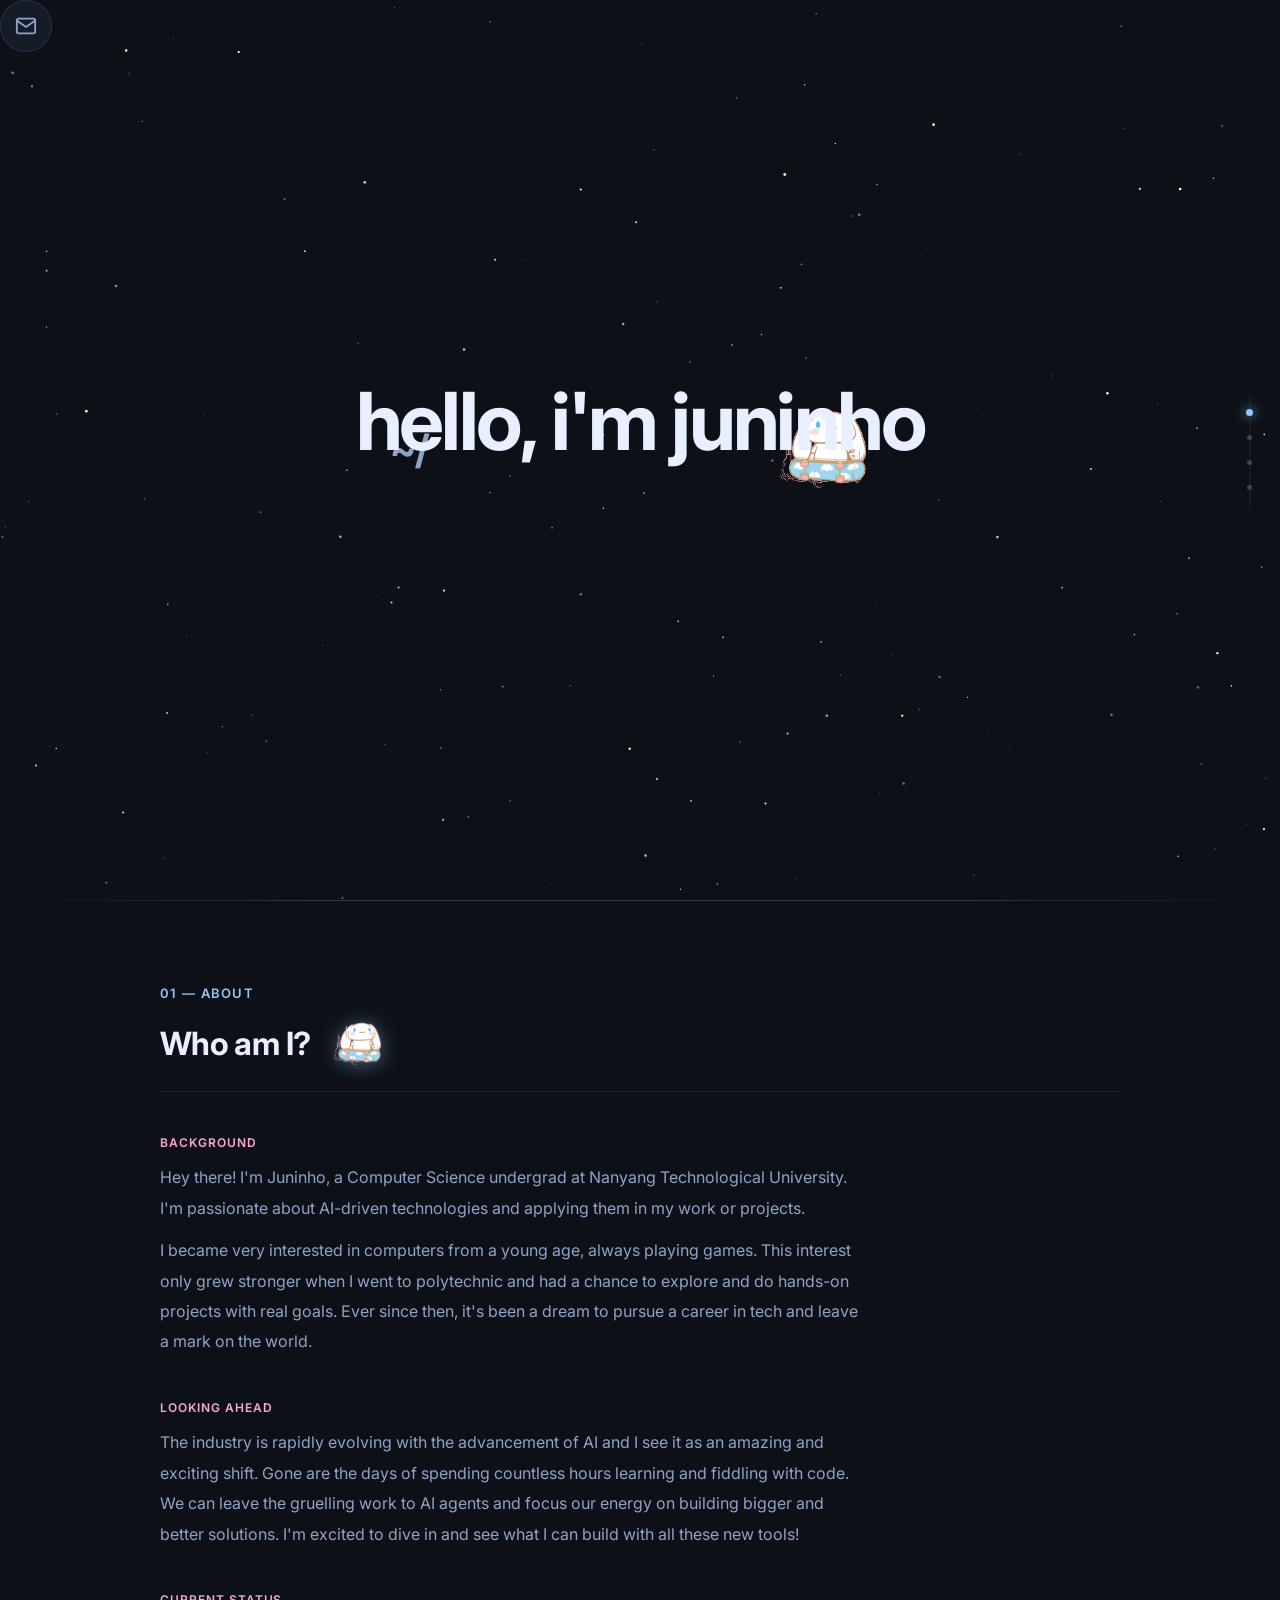
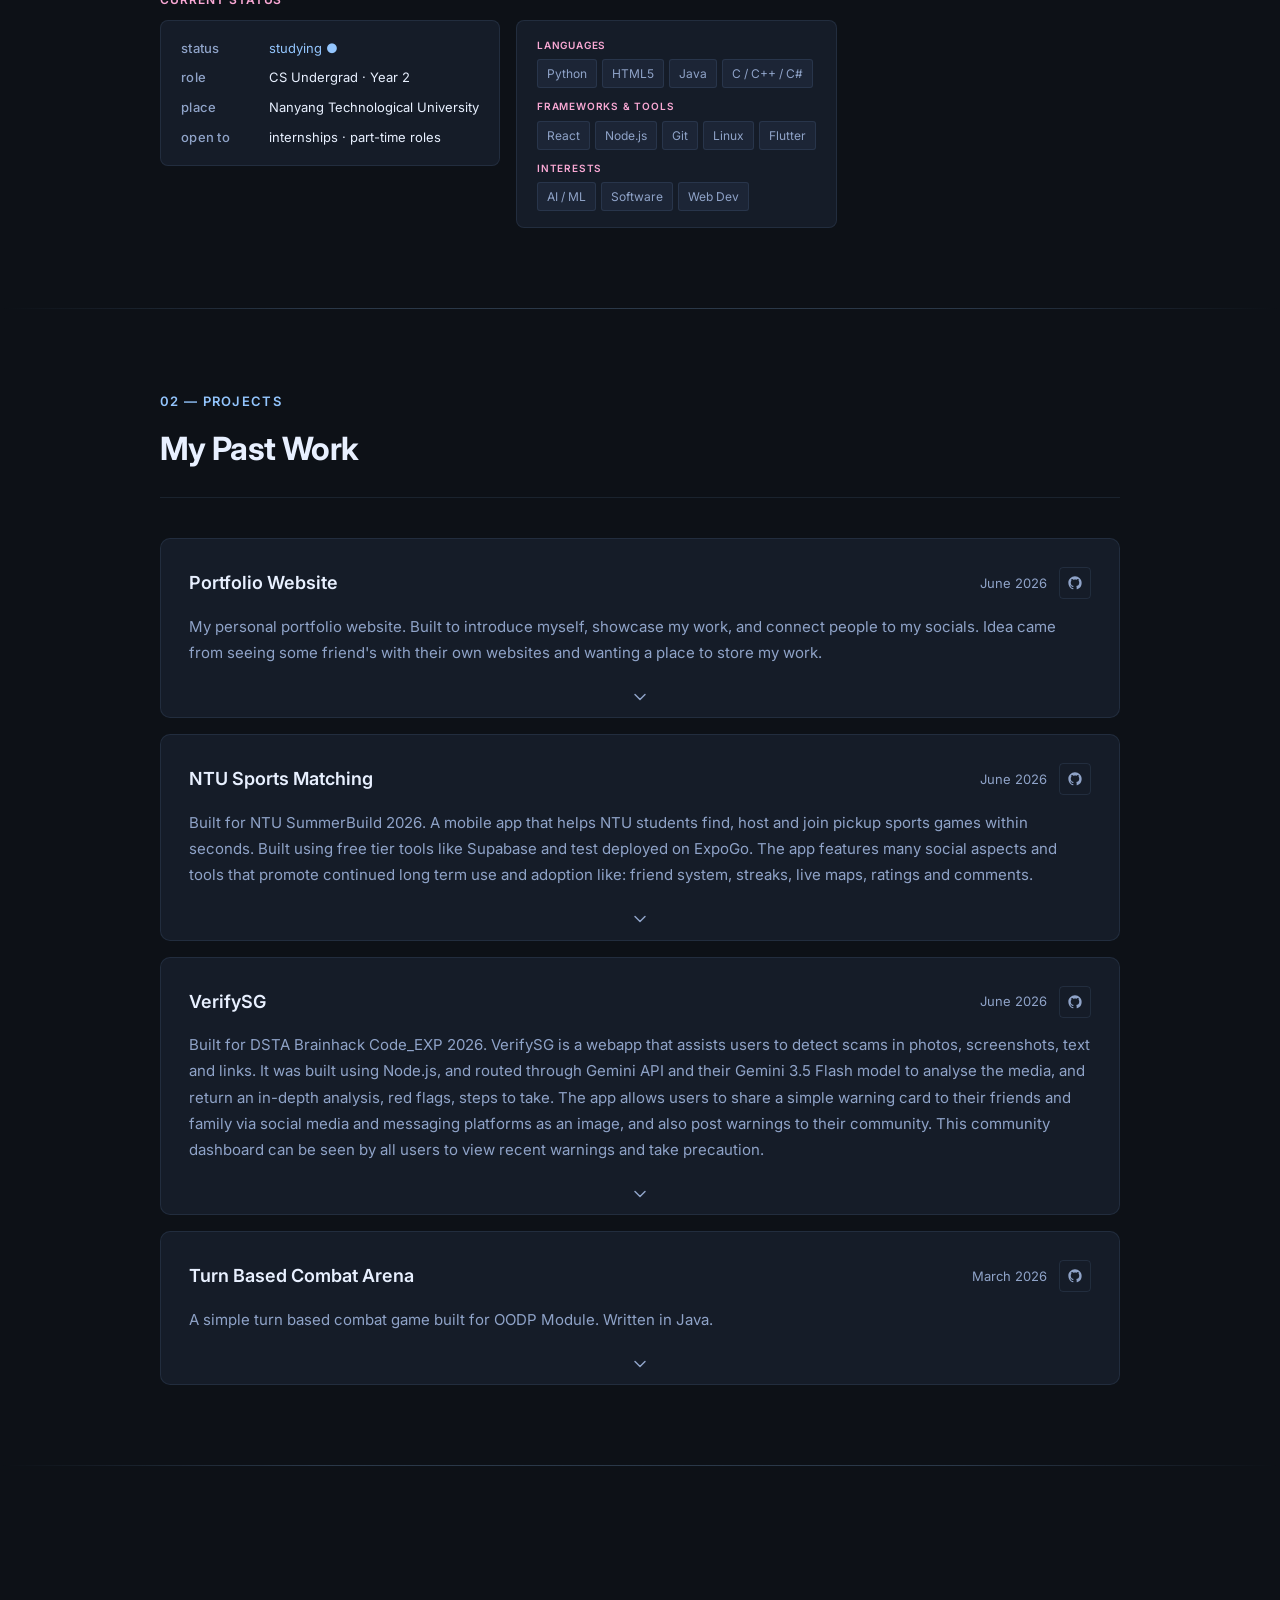
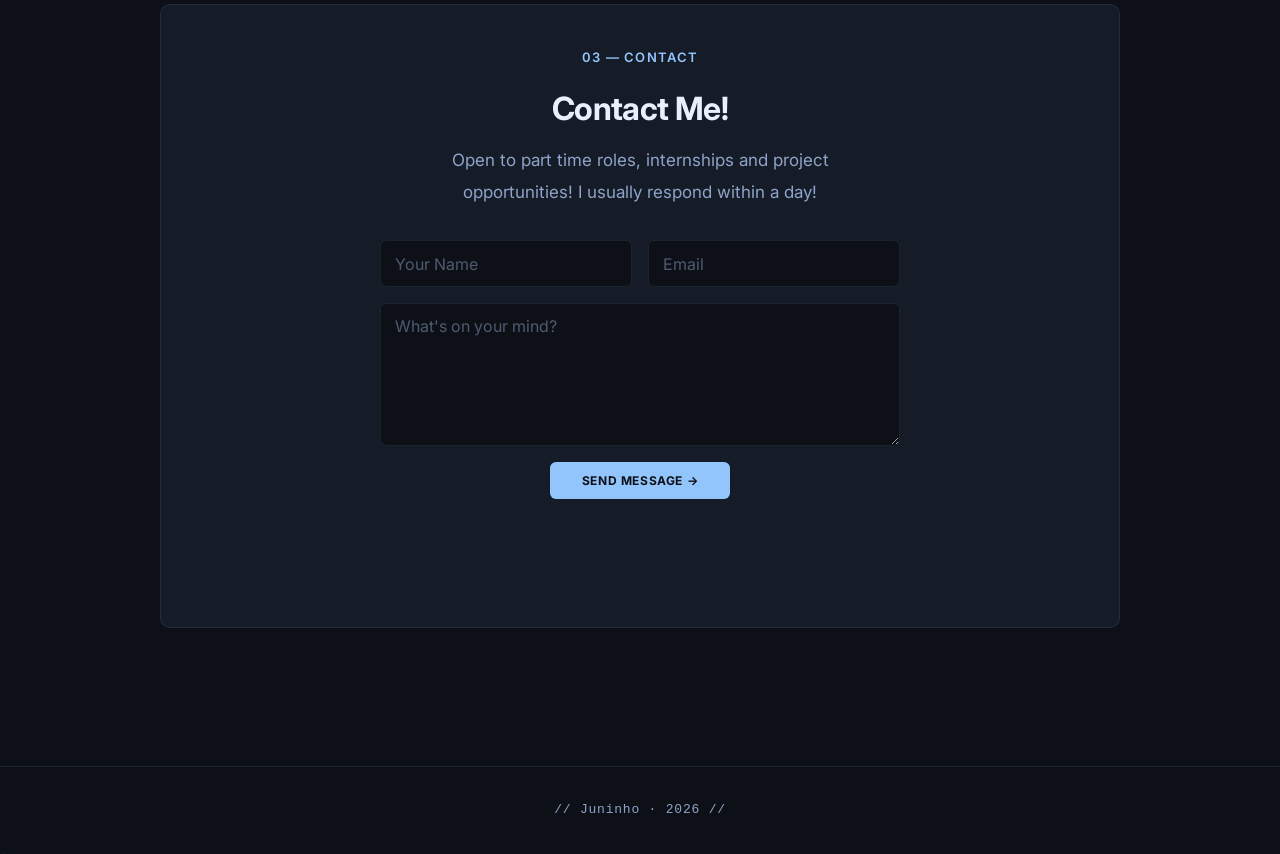
==== index.html @ 4f1ddd54 "Major theme change" ====
﻿<!DOCTYPE html>
<html lang="en">
<head>
<meta charset="UTF-8" />
<meta name="viewport" content="width=device-width, initial-scale=1.0"/>
<title>Joon's World</title>
<meta name="description" content="Hi, I'm Juninho — CS undergrad at NTU, passionate about AI and building things.">
<meta property="og:title" content="Joon's World">
<meta property="og:description" content="Hi, I'm Juninho — CS undergrad at NTU, passionate about AI and building things.">
<meta property="og:type" content="website">
<meta property="og:url" content="https://jooniee.dev">
<meta property="og:image" content="https://jooniee.dev/previewcard.png">
<meta name="twitter:card" content="summary">
<meta name="twitter:title" content="Joon's World">
<meta name="twitter:description" content="Hi, I'm Juninho — CS undergrad at NTU, passionate about AI and building things.">
<link rel="icon" type="image/png" href="cinnalogo.png">
<link rel="stylesheet" href="styles.css"/>
<style>
  html { scroll-behavior: smooth; }
  section[id] { scroll-margin-top: 80px; }

  /* ── INTRO ── */
  #intro-bg {
    position: fixed; inset: 0;
    background: var(--bg);
    z-index: 999;
    transition: opacity 0.4s ease;
    pointer-events: none;
  }

  #intro {
    position: fixed; inset: 0;
    z-index: 1000;
    display: flex; align-items: center; justify-content: center;
    pointer-events: none;
  }

  .intro-line {
    font-family: var(--sans);
    font-weight: 700;
    letter-spacing: -0.03em;
    line-height: 1.05;
    font-size: clamp(1.4rem, 4vw, 2.5rem);
    color: var(--text);
    display: flex; align-items: center; gap: 0.5em;
  }

  .intro-prompt { color: var(--muted); user-select: none; transition: opacity 0.18s ease; }
  #typed { display: inline-block; }

  .intro-cursor {
    display: inline-block;
    height: 2.8em;
    width: auto;
    vertical-align: middle;
    margin-left: 6px;
    transition: opacity 0.18s ease;
  }

  @keyframes blink { 50% { opacity: 0; } }

  .intro-skip {
    position: fixed; bottom: 2rem; right: 2rem;
    font-family: var(--mono); font-size: 13px;
    color: var(--muted); letter-spacing: 0.08em;
    cursor: pointer;
    border: 1px solid var(--border2);
    background: rgba(255,255,255,0.04);
    padding: 10px 20px;
    border-radius: 4px;
    transition: color 0.2s, border-color 0.2s, background 0.2s;
    z-index: 1001;
  }
  .intro-skip:hover {
    color: var(--text);
    border-color: var(--muted);
    background: rgba(255,255,255,0.08);
  }

  /* ── HOME HERO ── */
  .home-hero {
    height: 100vh;
    display: flex; flex-direction: column;
    align-items: center; justify-content: center;
    gap: 1.1rem; text-align: center; padding: 0 2rem;
    position: relative;
    overflow: hidden;
    isolation: isolate;
  }

  .home-hero h1 {
    font-size: clamp(2.5rem, 7vw, 5rem);
    font-weight: 700; letter-spacing: -0.03em;
    line-height: 1.05; color: var(--text); opacity: 0;
  }

  .hero-role {
    font-family: var(--mono);
    font-size: clamp(0.95rem, 2.5vw, 1.4rem);
    color: var(--muted); opacity: 0;
    transform: translateY(10px);
    display: flex; align-items: center;
  }

  .role-text { color: var(--accent2); }

  .role-cursor {
    display: inline-block;
    width: 2px; height: 1em;
    background: var(--accent2);
    vertical-align: middle; margin-left: 3px;
    animation: blink 0.75s step-end infinite;
  }

  .scroll-hint {
    position: absolute; bottom: 2.5rem; left: 50%;
    transform: translateX(-50%);
    display: flex; flex-direction: column; align-items: center; gap: 0.5rem;
    font-family: var(--mono); font-size: 12px;
    color: var(--text); letter-spacing: 0.12em; text-transform: uppercase;
    text-decoration: none; opacity: 0; transition: opacity 0.6s ease;
  }
  .scroll-hint.visible { opacity: 0.65; animation: hint-bob 2.4s ease-in-out infinite; }
  .scroll-hint svg { width: 22px; height: 22px; stroke: var(--accent); fill: none; stroke-width: 2; stroke-linecap: round; stroke-linejoin: round; }

  @keyframes hint-bob {
    0%, 100% { transform: translateX(-50%) translateY(0); }
    50%       { transform: translateX(-50%) translateY(6px); }
  }

  /* ── SHARED SECTION LAYOUT ── */
  .full-screen {
    min-height: 100vh;
    display: flex;
    align-items: center;
    justify-content: center;
  }

  /* nav: hidden until intro completes */
  nav { opacity: 0; transition: opacity 0.5s ease; }

  /* ── SECTION SEPARATOR ── */
  .section-sep {
    height: 1px;
    background: linear-gradient(90deg, transparent 0%, var(--border2) 25%, var(--border2) 75%, transparent 100%);
  }

  /* ── HERO BACKGROUND ── */
  #star-canvas {
    position: absolute;
    inset: 0;
    width: 100%;
    height: 100%;
    pointer-events: none;
    z-index: -1;
  }
  [data-theme="light"] #star-canvas { opacity: 0; }

  [data-theme="light"] .home-hero {
    background: linear-gradient(180deg, #9ec4ef 0%, #bedaf6 35%, #d6e8fb 65%, var(--bg) 100%);
  }

  .hero-clouds {
    position: absolute;
    inset: 0;
    overflow: hidden;
    pointer-events: none;
    z-index: -1;
    opacity: 0;
    transition: opacity 0.6s;
  }
  [data-theme="light"] .hero-clouds { opacity: 1; }

  .hero-cloud {
    position: absolute;
    height: auto;
    pointer-events: none;
    animation: cloud-drift linear infinite;
    filter: drop-shadow(0 4px 10px rgba(100,160,220,0.25));
  }

  .hero-cloud:nth-child(1) { width:230px; top:15%; left:-250px; animation-duration:34s; animation-delay:-12s; }
  .hero-cloud:nth-child(2) { width:340px; top:38%; left:-360px; animation-duration:28s; animation-delay:-8s; }
  .hero-cloud:nth-child(3) { width:200px; top:8%;  left:-220px; animation-duration:20s; animation-delay:-18s; }
  .hero-cloud:nth-child(4) { width:270px; top:55%; left:-290px; animation-duration:38s; animation-delay:-4s; }
  .hero-cloud:nth-child(5) { width:380px; top:70%; left:-400px; animation-duration:44s; animation-delay:-28s; }

  @keyframes cloud-drift {
    from { transform: translateX(0); }
    to   { transform: translateX(calc(100vw + 400px)); }
  }

  /* ── CINNAMOROLL STICKER ── */
  .cinna-sticker {
    width: 72px;
    height: auto;
    flex-shrink: 0;
    filter: drop-shadow(0 2px 10px rgba(147,197,253,0.45));
  }

  .main-section {
    width: 100%;
    max-width: 1040px;
    padding: 5rem 2.5rem;
  }

  .section-header {
    margin-bottom: 2.5rem;
    padding-bottom: 1rem;
    border-bottom: 1px solid var(--border);
  }
  .section-header h2 { font-size: 2rem; margin-bottom: 0.25rem; }

  /* ── SCROLL INDICATOR ── */
  .scroll-indicator {
    position: fixed;
    right: 1.75rem;
    top: 50%;
    transform: translateY(-50%);
    z-index: 50;
    display: flex;
    flex-direction: column;
    align-items: center;
    gap: 0;
  }

  .scroll-indicator-track {
    position: relative;
    display: flex;
    flex-direction: column;
    align-items: center;
    padding: 6px 0;
  }

  .scroll-indicator-track::before {
    content: '';
    position: absolute;
    left: 50%; top: 0; bottom: 0;
    width: 1px;
    background: rgba(255,255,255,0.08);
    transform: translateX(-50%);
  }

  .scroll-dot {
    width: 5px; height: 5px;
    border-radius: 50%;
    background: rgba(255,255,255,0.2);
    margin: 10px 0;
    position: relative; z-index: 1;
    transition: all 0.3s ease;
    text-decoration: none;
    display: block;
  }

  .scroll-dot.active {
    background: var(--accent);
    box-shadow: 0 0 8px var(--accent);
    transform: scale(1.4);
  }

  /* ── ABOUT ── */
  .about-rows { display: flex; flex-direction: column; gap: 2.5rem; }

  .col-label {
    font-family: var(--sans); font-size: 12px; font-weight: 600;
    color: var(--accent2); letter-spacing: 0.08em;
    text-transform: uppercase; margin-bottom: 0.6rem;
  }

  .about-row p {
    margin: 0 0 0.75rem;
    font-size: 16px; line-height: 1.9;
    color: var(--muted); max-width: 700px;
  }
  .about-row p:last-of-type { margin-bottom: 0; }

  .status-row-wrap {
    display: flex; flex-wrap: wrap; gap: 1rem;
    align-items: flex-start; margin-top: 0.25rem;
  }
  .status-box {
    display: inline-flex; flex-direction: column; gap: 0.45rem;
    background: var(--bg2); border: 1px solid var(--border);
    border-radius: 8px; padding: 1rem 1.25rem;
  }
  .status-item { display: flex; align-items: baseline; gap: 1rem; font-family: var(--sans); font-size: 13px; }
  .status-key  { color: var(--muted); letter-spacing: 0.02em; min-width: 72px; font-weight: 500; }
  .status-val  { color: var(--text); }
  .status-active { color: var(--accent); }
  .skills-box {
    display: flex; flex-direction: column; gap: 0.65rem;
    background: var(--bg2); border: 1px solid var(--border);
    border-radius: 8px; padding: 1rem 1.25rem;
  }
  .skills-box-title {
    font-family: var(--sans); font-size: 10px; font-weight: 600; color: var(--accent2);
    letter-spacing: 0.08em; text-transform: uppercase; margin-bottom: 0.3rem;
  }
  .skills-tags { display: flex; flex-wrap: wrap; gap: 5px; }
  .skill-tag {
    font-family: var(--sans); font-size: 12px; color: var(--muted);
    background: var(--bg3); border: 1px solid var(--border);
    border-radius: 3px; padding: 3px 9px;
  }

  /* ── PROJECTS ── */
  .proj-grid {
    display: flex;
    flex-direction: column;
    gap: 1rem;
  }

  .proj-card {
    background: var(--bg2);
    border: 1px solid var(--border);
    border-radius: 10px;
    padding: 1.75rem 1.75rem 0.25rem;
    display: flex;
    flex-direction: column;
    gap: 0.9rem;
    transition: border-color 0.2s;
    cursor: pointer;
  }
  .proj-card:hover { border-color: var(--border2); }

  .proj-header {
    display: flex;
    align-items: flex-start;
    justify-content: space-between;
    gap: 1rem;
  }

  .proj-name {
    font-size: 18px;
    font-weight: 600;
    color: var(--text);
    margin: 0;
  }

  .proj-meta-right {
    display: flex;
    flex-direction: row;
    align-items: center;
    gap: 12px;
    flex-shrink: 0;
  }

  .proj-date {
    font-family: var(--sans);
    font-size: 13px;
    color: var(--muted);
  }

  .proj-github {
    display: inline-flex;
    align-items: center;
    justify-content: center;
    color: var(--muted);
    text-decoration: none;
    border: 1px solid var(--border);
    padding: 7px;
    border-radius: 4px;
    transition: color 0.2s, border-color 0.2s;
  }
  .proj-github:hover { color: var(--text); border-color: var(--border2); }
  .proj-github svg { width: 16px; height: 16px; flex-shrink: 0; }

  .proj-desc {
    font-size: 15px;
    line-height: 1.75;
    color: var(--muted);
    margin: 0;
  }

  .proj-reflect-toggle {
    display: flex;
    align-items: center;
    justify-content: center;
    background: none;
    border: none;
    color: var(--muted);
    cursor: pointer;
    padding: 0.4rem 0;
    width: 100%;
    transition: color 0.2s;
  }
  .proj-reflect-toggle:hover { color: var(--text); }

  .proj-chevron {
    width: 20px; height: 20px;
    stroke: currentColor; fill: none;
    stroke-width: 1.75; stroke-linecap: round; stroke-linejoin: round;
    transition: transform 0.25s ease;
    flex-shrink: 0;
  }
  .proj-reflect-toggle[aria-expanded="true"] .proj-chevron { transform: rotate(180deg); }

  /* toggle + reflect live in one wrapper so no flex gap leaks below the button */
  .proj-more { display: flex; flex-direction: column; }

  .proj-reflect {
    max-height: 0;
    overflow: hidden;
    transition: max-height 0.4s ease, padding-top 0.4s ease;
    padding-top: 0;
    font-size: 14px;
    line-height: 1.8;
    color: var(--muted);
  }
  .proj-reflect.open {
    max-height: 600px;
    padding-top: 0.9rem;
    border-top: 1px solid var(--border);
  }
  .proj-reflect p { margin: 0 0 0.65rem; }
  .proj-reflect p:last-child { margin-bottom: 0; }

  /* ── REVEAL ── */
  .reveal { opacity: 0; transform: translateY(20px); transition: opacity 0.55s ease, transform 0.55s ease; }
  .reveal.in-view { opacity: 1; transform: translateY(0); }

  @media (max-width: 740px) {
    .about-columns { grid-template-columns: 1fr; }
    .main-section { padding: 2rem 1.25rem; }
    .scroll-indicator { display: none; }
  }

  /* ── SOCIAL BUBBLES ── */
  .social-bubble {
    position: fixed;
    left: 0; top: 0;
    width: 52px; height: 52px;
    border-radius: 50%;
    background: var(--bg2);
    border: 1px solid var(--border);
    display: flex;
    align-items: center;
    justify-content: center;
    color: var(--muted);
    text-decoration: none;
    z-index: 20;
    backdrop-filter: blur(6px);
    -webkit-backdrop-filter: blur(6px);
    transition: background 0.25s, border-color 0.25s, color 0.25s, box-shadow 0.25s;
    will-change: transform;
  }

  .social-bubble svg {
    width: 22px; height: 22px;
    pointer-events: none;
    flex-shrink: 0;
  }

  .social-bubble:hover {
    background: color-mix(in srgb, var(--accent) 12%, transparent);
    border-color: var(--accent);
    color: var(--accent);
    box-shadow: 0 0 20px color-mix(in srgb, var(--accent) 22%, transparent);
  }


  @media (max-width: 740px) { .social-bubble { width: 44px; height: 44px; } }

  /* ── CONTACT FORM ── */
  .contact-form {
    margin-top: 1.75rem;
    display: flex;
    flex-direction: column;
    gap: 1rem;
    text-align: left;
    width: 100%;
    max-width: 520px;
    margin-left: auto;
    margin-right: auto;
  }

  .form-row {
    display: grid;
    grid-template-columns: 1fr 1fr;
    gap: 1rem;
  }

  .form-group {
    display: flex;
    flex-direction: column;
    gap: 0.4rem;
  }

  .form-group label {
    font-family: var(--mono);
    font-size: 11px;
    color: var(--muted);
    letter-spacing: 0.1em;
    text-transform: uppercase;
  }

  .form-group input,
  .form-group textarea {
    background: var(--bg);
    border: 1px solid var(--border);
    border-radius: 6px;
    padding: 0.65rem 0.85rem;
    color: var(--text);
    font-family: var(--sans);
    font-size: 16px;
    line-height: 1.5;
    resize: vertical;
    transition: border-color 0.2s;
    outline: none;
    width: 100%;
  }

  .form-group input:focus,
  .form-group textarea:focus { border-color: var(--accent); }

  .form-group input.input-error,
  .form-group textarea.input-error { border-color: #f87171; }

  .form-error {
    display: none;
    color: #f87171;
    font-family: var(--mono);
    font-size: 11px;
    letter-spacing: 0.04em;
    margin-top: 0.3rem;
  }
  .form-error.visible { display: block; }

  .form-group input::placeholder,
  .form-group textarea::placeholder { color: var(--muted); opacity: 0.5; }

  .form-submit {
    align-self: center;
    font-family: var(--sans);
    font-size: 12px;
    font-weight: 600;
    letter-spacing: 0.05em;
    text-transform: uppercase;
    color: var(--bg);
    background: var(--accent);
    border: none;
    border-radius: 6px;
    padding: 0.7rem 2rem;
    cursor: pointer;
    font-weight: 700;
    transition: opacity 0.2s, box-shadow 0.2s;
  }
  .form-submit:hover {
    opacity: 0.88;
    box-shadow: 0 0 18px color-mix(in srgb, var(--accent) 30%, transparent);
  }

  @media (max-width: 640px) { .form-row { grid-template-columns: 1fr; } }

  /* extra bottom space for the snapped bubbles */
  #contact .contact-inner { padding-bottom: calc(2.5rem + 88px); }

  [data-theme="light"] #bg-canvas { opacity: 0.35; }
</style>
</head>
<body>

<canvas id="bg-canvas" style="position:fixed;inset:0;z-index:-1;pointer-events:none;"></canvas>

<!-- Floating social bubbles -->
<a class="social-bubble" href="https://github.com/juninhoycj-sudo" target="_blank" aria-label="GitHub">
  <svg viewBox="0 0 24 24" fill="currentColor">
    <path d="M12 2C6.477 2 2 6.484 2 12.017c0 4.425 2.865 8.18 6.839 9.504.5.092.682-.217.682-.483 0-.237-.008-.868-.013-1.703-2.782.605-3.369-1.343-3.369-1.343-.454-1.158-1.11-1.466-1.11-1.466-.908-.62.069-.608.069-.608 1.003.07 1.531 1.032 1.531 1.032.892 1.53 2.341 1.088 2.91.832.092-.647.35-1.088.636-1.338-2.22-.253-4.555-1.113-4.555-4.951 0-1.093.39-1.988 1.029-2.688-.103-.253-.446-1.272.098-2.65 0 0 .84-.27 2.75 1.026A9.564 9.564 0 0112 6.844c.85.004 1.705.115 2.504.337 1.909-1.296 2.747-1.027 2.747-1.027.546 1.379.202 2.398.1 2.651.64.7 1.028 1.595 1.028 2.688 0 3.848-2.339 4.695-4.566 4.943.359.309.678.92.678 1.855 0 1.338-.012 2.419-.012 2.747 0 .268.18.58.688.482A10.019 10.019 0 0022 12.017C22 6.484 17.522 2 12 2z"/>
  </svg>
</a>
<a class="social-bubble" href="https://linkedin.com/in/juninho-yeu" target="_blank" aria-label="LinkedIn">
  <svg viewBox="0 0 24 24" fill="currentColor">
    <path d="M20.447 20.452h-3.554v-5.569c0-1.328-.027-3.037-1.852-3.037-1.853 0-2.136 1.445-2.136 2.939v5.667H9.351V9h3.414v1.561h.046c.477-.9 1.637-1.85 3.37-1.85 3.601 0 4.267 2.37 4.267 5.455v6.286zM5.337 7.433c-1.144 0-2.063-.926-2.063-2.065 0-1.138.92-2.063 2.063-2.063 1.14 0 2.064.925 2.064 2.063 0 1.139-.925 2.065-2.064 2.065zm1.782 13.019H3.555V9h3.564v11.452zM22.225 0H1.771C.792 0 0 .774 0 1.729v20.542C0 23.227.792 24 1.771 24h20.451C23.2 24 24 23.227 24 22.271V1.729C24 .774 23.2 0 22.222 0h.003z"/>
  </svg>
</a>
<a class="social-bubble" href="mailto:juninhoycj@gmail.com" aria-label="Email">
  <svg viewBox="0 0 24 24" fill="none" stroke="currentColor" stroke-width="2" stroke-linecap="round" stroke-linejoin="round">
    <path d="M4 4h16c1.1 0 2 .9 2 2v12c0 1.1-.9 2-2 2H4c-1.1 0-2-.9-2-2V6c0-1.1.9-2 2-2z"/>
    <polyline points="22,6 12,13 2,6"/>
  </svg>
</a>

<div id="intro-bg"></div>
<div id="intro">
  <div class="intro-line">
    <span class="intro-prompt">~/</span>
    <span id="typed"></span><img class="intro-cursor" id="cursor" src="cinna1.gif" alt="">
  </div>
</div>
<button class="intro-skip" id="skip-btn">skip →</button>

<nav>
  <a class="nav-logo" href="#hero">jooniee.dev</a>
  <ul class="nav-links">
    <li><a href="#about">about</a></li>
    <li><a href="#projects">projects</a></li>
    <li><a href="#contact">contact</a></li>
    <li><a href="test.html">playground</a></li>
  </ul>
  <div class="nav-right">
    <button class="theme-toggle" id="theme-toggle" aria-label="Toggle theme">🌙</button>
    <button class="hamburger" id="hamburger" aria-label="Open menu">
      <span></span><span></span><span></span>
    </button>
  </div>
</nav>

<div class="mobile-menu" id="mobile-menu">
  <button class="mobile-close" id="mobile-close" aria-label="Close menu">✕</button>
  <nav class="mobile-nav">
    <a href="#about">about</a>
    <a href="#projects">projects</a>
    <a href="#contact">contact</a>
    <a href="test.html">playground</a>
  </nav>
</div>

<div class="scroll-indicator">
  <div class="scroll-indicator-track">
    <a href="#hero"     class="scroll-dot active" data-section="hero"></a>
    <a href="#about"    class="scroll-dot"         data-section="about"></a>
    <a href="#projects" class="scroll-dot"         data-section="projects"></a>
    <a href="#contact"  class="scroll-dot"         data-section="contact"></a>
  </div>
</div>

<!-- ── HOME HERO ── -->
<section class="home-hero" id="hero">
  <canvas id="star-canvas" aria-hidden="true"></canvas>
  <div class="hero-clouds" aria-hidden="true">
    <img class="hero-cloud" src="cloud-a.svg" alt="" draggable="false">
    <img class="hero-cloud" src="cloud-b.svg" alt="" draggable="false">
    <img class="hero-cloud" src="cloud-c.svg" alt="" draggable="false">
    <img class="hero-cloud" src="cloud-d.svg" alt="" draggable="false">
    <img class="hero-cloud" src="cloud-e.svg" alt="" draggable="false">
  </div>
  <h1 id="hero-name">hello, i'm juninho</h1>
  <div class="hero-role" id="hero-role">
    i'm a&nbsp;<span class="role-text" id="role"></span><span class="role-cursor"></span>
  </div>
  <a class="scroll-hint" id="scroll-hint" href="#about">
    <svg viewBox="0 0 24 24"><polyline points="6 9 12 15 18 9"/></svg>
    scroll
  </a>
</section>

<div class="section-sep" aria-hidden="true"></div>

<!-- ── ABOUT ── -->
<section class="full-screen" id="about">
<div class="main-section about-section">
  <div class="section-header reveal">
    <p class="section-label">01 — about</p>
    <div style="display:flex; align-items:center; gap:0.75rem;">
      <h2 style="margin-bottom:0">Who am I?</h2>
      <img class="cinna-sticker" src="cinna1.gif" alt="" aria-hidden="true">
    </div>
  </div>

  <div class="about-rows">

    <div class="about-row reveal" style="transition-delay:0.05s">
      <div class="col-label">Background</div>
      <p>
        Hey there! I'm Juninho, a Computer Science undergrad at Nanyang Technological University.
        I'm passionate about AI-driven technologies and applying them in my work or projects.
      </p>
      <p>
        I became very interested in computers from a young age, always playing games. This interest only grew stronger when I went to polytechnic
        and had a chance to explore and do hands-on projects with real goals. Ever since then, it's been a dream to pursue a career in tech and leave a mark on the world.
      </p>
    </div>

    <div class="about-row reveal" style="transition-delay:0.1s">
      <div class="col-label">Looking Ahead</div>
      <p>
        The industry is rapidly evolving with the advancement of AI and I see it as an amazing and exciting shift. Gone are the days of spending countless
        hours learning and fiddling with code. We can leave the gruelling work to AI agents and focus our energy on building bigger and better solutions.
        I'm excited to dive in and see what I can build with all these new tools!
      </p>
    </div>

    <div class="about-row reveal" style="transition-delay:0.15s">
      <div class="col-label">Current Status</div>
      <div class="status-row-wrap">
        <div class="status-box">
          <div class="status-item">
            <span class="status-key">status</span>
            <span class="status-val status-active">studying ●</span>
          </div>
          <div class="status-item">
            <span class="status-key">role</span>
            <span class="status-val">CS Undergrad · Year 2</span>
          </div>
          <div class="status-item">
            <span class="status-key">place</span>
            <span class="status-val">Nanyang Technological University</span>
          </div>
          <div class="status-item">
            <span class="status-key">open to</span>
            <span class="status-val">internships · part-time roles</span>
          </div>
        </div>
        <div class="skills-box">
          <div>
            <div class="skills-box-title">languages</div>
            <div class="skills-tags">
              <span class="skill-tag">Python</span>
              <span class="skill-tag">HTML5</span>
              <span class="skill-tag">Java</span>
              <span class="skill-tag">C / C++ / C#</span>
            </div>
          </div>
          <div>
            <div class="skills-box-title">frameworks & tools</div>
            <div class="skills-tags">
              <span class="skill-tag">React</span>
              <span class="skill-tag">Node.js</span>
              <span class="skill-tag">Git</span>
              <span class="skill-tag">Linux</span>
              <span class="skill-tag">Flutter</span>
            </div>
          </div>
          <div>
            <div class="skills-box-title">interests</div>
            <div class="skills-tags">
              <span class="skill-tag">AI / ML</span>
              <span class="skill-tag">Software</span>
              <span class="skill-tag">Web Dev</span>
            </div>
          </div>
        </div>
      </div>
    </div>

  </div>
</div>
</section>

<div class="section-sep" aria-hidden="true"></div>

<!-- ── PROJECTS ── -->
<section class="full-screen" id="projects">
<div class="main-section">
  <div class="section-header reveal">
    <p class="section-label">02 — projects</p>
    <h2>My Past Work</h2>
  </div>

  <div class="proj-grid">
    <div class="proj-card reveal" style="transition-delay:0.05s">
      <div class="proj-header">
        <h3 class="proj-name">Portfolio Website</h3>
        <div class="proj-meta-right">
          <span class="proj-date">June 2026</span>
          <a class="proj-github" href="https://github.com/juninhoycj-sudo/Portfolio-Website" target="_blank">
            <svg viewBox="0 0 24 24" fill="currentColor"><path d="M12 2C6.477 2 2 6.484 2 12.017c0 4.425 2.865 8.18 6.839 9.504.5.092.682-.217.682-.483 0-.237-.008-.868-.013-1.703-2.782.605-3.369-1.343-3.369-1.343-.454-1.158-1.11-1.466-1.11-1.466-.908-.62.069-.608.069-.608 1.003.07 1.531 1.032 1.531 1.032.892 1.53 2.341 1.088 2.91.832.092-.647.35-1.088.636-1.338-2.22-.253-4.555-1.113-4.555-4.951 0-1.093.39-1.988 1.029-2.688-.103-.253-.446-1.272.098-2.65 0 0 .84-.27 2.75 1.026A9.564 9.564 0 0112 6.844c.85.004 1.705.115 2.504.337 1.909-1.296 2.747-1.027 2.747-1.027.546 1.379.202 2.398.1 2.651.64.7 1.028 1.595 1.028 2.688 0 3.848-2.339 4.695-4.566 4.943.359.309.678.92.678 1.855 0 1.338-.012 2.419-.012 2.747 0 .268.18.58.688.482A10.019 10.019 0 0022 12.017C22 6.484 17.522 2 12 2z"/></svg>
          </a>
        </div>
      </div>
      <p class="proj-desc">
        My personal portfolio website. Built to introduce myself, showcase my work, and connect people to my socials. Idea came from seeing some friend's with their own websites and wanting a place to store my work.

      </p>
      <div class="proj-more">
        <button class="proj-reflect-toggle" aria-expanded="false">
          <svg class="proj-chevron" viewBox="0 0 24 24"><polyline points="6 9 12 15 18 9"/></svg>
        </button>
        <div class="proj-reflect">
          <p>
            After experiencing two hackathons, I really wanted a place to store my projects, showcase myself and some personality. I applied some GenAI techniques I learnt from the hackathons to slowly build this site.
            I took alot of inspiration from others though but I hope you all can feel my personal touches! It was a great learning experience and refresher as I have built websites before in Polytechnic but definitely not on this scale.
            Going through every edit, prompting the AI and learning through inspection and testing. The playground section of my code is 100% handwritten and yeah... you can see how much difference in the amount of work you can do in a day
            vs GenAI. More to come on this website so stay tuned!
          </p>
        </div>
      </div>
    </div>


    <div class="proj-card reveal" style="transition-delay:0.05s">
      <div class="proj-header">
        <h3 class="proj-name">NTU Sports Matching</h3>
        <div class="proj-meta-right">
          <span class="proj-date">June 2026</span>
          <a class="proj-github" href="https://github.com/tensixn/SummerBuild" target="_blank">
            <svg viewBox="0 0 24 24" fill="currentColor"><path d="M12 2C6.477 2 2 6.484 2 12.017c0 4.425 2.865 8.18 6.839 9.504.5.092.682-.217.682-.483 0-.237-.008-.868-.013-1.703-2.782.605-3.369-1.343-3.369-1.343-.454-1.158-1.11-1.466-1.11-1.466-.908-.62.069-.608.069-.608 1.003.07 1.531 1.032 1.531 1.032.892 1.53 2.341 1.088 2.91.832.092-.647.35-1.088.636-1.338-2.22-.253-4.555-1.113-4.555-4.951 0-1.093.39-1.988 1.029-2.688-.103-.253-.446-1.272.098-2.65 0 0 .84-.27 2.75 1.026A9.564 9.564 0 0112 6.844c.85.004 1.705.115 2.504.337 1.909-1.296 2.747-1.027 2.747-1.027.546 1.379.202 2.398.1 2.651.64.7 1.028 1.595 1.028 2.688 0 3.848-2.339 4.695-4.566 4.943.359.309.678.92.678 1.855 0 1.338-.012 2.419-.012 2.747 0 .268.18.58.688.482A10.019 10.019 0 0022 12.017C22 6.484 17.522 2 12 2z"/></svg>
          </a>
        </div>
      </div>
      <p class="proj-desc">
        Built for NTU SummerBuild 2026. A mobile app that helps NTU students find, host and join pickup sports games within seconds. Built using free tier tools like Supabase and test deployed on ExpoGo.
        The app features many social aspects and tools that promote continued long term use and adoption like: friend system, streaks, live maps, ratings and comments.
      </p>
      <div class="proj-more">
        <button class="proj-reflect-toggle" aria-expanded="false">
          <svg class="proj-chevron" viewBox="0 0 24 24"><polyline points="6 9 12 15 18 9"/></svg>
        </button>
        <div class="proj-reflect">
          <p>
            This was my second hackathon, atlhough a week apart from my first, it was a great learning experience. I reinforced my understanding that hackathons are not all about great ideas and execution
            but also about having a great presentation pitch, a compelling story and clear explanations. We built too much and tried to make it too polished and functional instead of building a more novel
            and unique solution, which in hindsight was the whole purpose of hackathons... Great ideas.
          </p>
          <p>
            In future, I should be looking into spending more time on the ideation phase and crafting up an idea that is flexible and unique before diving into the build. We should have also maybe looked into using the AI model from
            the partnering company REKA AI, or even integrating AI in our build.
          </p>
          <p>
            Although we didn't win any awards, we were proud of our project as it addressed a reccuring problem in our student lives.
          </p>
        </div>
      </div>
    </div>

    <div class="proj-card reveal" style="transition-delay:0.1s">
      <div class="proj-header">
        <h3 class="proj-name">VerifySG</h3>
        <div class="proj-meta-right">
          <span class="proj-date">June 2026</span>
          <a class="proj-github" href="https://github.com/juninhoycj-sudo/VerifySG" target="_blank">
            <svg viewBox="0 0 24 24" fill="currentColor"><path d="M12 2C6.477 2 2 6.484 2 12.017c0 4.425 2.865 8.18 6.839 9.504.5.092.682-.217.682-.483 0-.237-.008-.868-.013-1.703-2.782.605-3.369-1.343-3.369-1.343-.454-1.158-1.11-1.466-1.11-1.466-.908-.62.069-.608.069-.608 1.003.07 1.531 1.032 1.531 1.032.892 1.53 2.341 1.088 2.91.832.092-.647.35-1.088.636-1.338-2.22-.253-4.555-1.113-4.555-4.951 0-1.093.39-1.988 1.029-2.688-.103-.253-.446-1.272.098-2.65 0 0 .84-.27 2.75 1.026A9.564 9.564 0 0112 6.844c.85.004 1.705.115 2.504.337 1.909-1.296 2.747-1.027 2.747-1.027.546 1.379.202 2.398.1 2.651.64.7 1.028 1.595 1.028 2.688 0 3.848-2.339 4.695-4.566 4.943.359.309.678.92.678 1.855 0 1.338-.012 2.419-.012 2.747 0 .268.18.58.688.482A10.019 10.019 0 0022 12.017C22 6.484 17.522 2 12 2z"/></svg>
          </a>
        </div>
      </div>
      <p class="proj-desc">
        Built for DSTA Brainhack Code_EXP 2026. VerifySG is a webapp that assists users to detect scams in photos, screenshots, text and links. It was built
        using Node.js, and routed through Gemini API and their Gemini 3.5 Flash model to analyse the media, and return an in-depth analysis, red flags, steps to take.
        The app allows users to share a simple warning card to their friends and family via social media and messaging platforms as an image, and also post warnings to
        their community. This community dashboard can be seen by all users to view recent warnings and take precaution.
      </p>
      <div class="proj-more">
        <button class="proj-reflect-toggle" aria-expanded="false">
          <svg class="proj-chevron" viewBox="0 0 24 24"><polyline points="6 9 12 15 18 9"/></svg>
        </button>
        <div class="proj-reflect">
          <p>
            This was my first hackathon experience, we made it through qualifiers and placed top 25 as finalists, and although it isn't a traditional overnight hackathon, it was an extremely great experience. 
            Our team was highly inexperienced and rusty, having not done much since graduating from polytechnic and we took this as an opportunity to refresh and learn. Aaaaand we realised we were out of our depth. HAHAHAHAHA.
          </p>
          <p>
            There were a lot of learning points, first was coming up with a unique solution that addresses the topics set by the organisers. With very specific target demographics and issues, it was hard to come up
            with very novel ideas, and this led me to realise that I don't just need to have great technical ability, but also think more about problems and ideas on the daily. Having a more inquisitve outlook on my
            surroundings and jotting them down will be key to coming up with newer ideas in future.
          </p>
          <p>
            Second was the role of AI in today's field. Agentic AI has leveled the field and is revolutionary. Builds that would take weeks or months can be completed in days. Everyone can build apps and websites, but
            the key is in the human aspects of your build. The UI design, user experience, the idea and problem it solves, these are all key things that AI cannot replicate. Sure it is easy to just tell Claude to make
            me an app, but there is also skill in prompt engineering, slowly building a website from scratch with a vision in mind, sets you apart from the hundreds and thousands of generated websites popping up everyday
            by students.
          </p>
          <p>
            Lastly is the art of presentation. I can't just have a great idea, I need to sell it. Every team I saw and interacted with had a compelling story, great visuals and well rehearsed lines. It made me truly believe
            in their product and its impact. Whereas our team sort of winged the presentation, kinda just diving into the app and showing it to the judges. We didn't really see the importance of the presentation and it showed.
            The judges were disengaged and questioned the effectiveness of our solution and the target demographic it will serve. I think it will be beneficial to learn more from my peers in school about their presentation techniques
            and tools they use to draw interest.
          </p>
        </div>
      </div>
    </div>

    <div class="proj-card reveal" style="transition-delay:0.15s">
      <div class="proj-header">
        <h3 class="proj-name">Turn Based Combat Arena</h3>
        <div class="proj-meta-right">
          <span class="proj-date">March 2026</span>
          <a class="proj-github" href="https://github.com/wangsengg/SC2002_FDAE_Group6_Turn-Based-Combat-Arena" target="_blank">
            <svg viewBox="0 0 24 24" fill="currentColor"><path d="M12 2C6.477 2 2 6.484 2 12.017c0 4.425 2.865 8.18 6.839 9.504.5.092.682-.217.682-.483 0-.237-.008-.868-.013-1.703-2.782.605-3.369-1.343-3.369-1.343-.454-1.158-1.11-1.466-1.11-1.466-.908-.62.069-.608.069-.608 1.003.07 1.531 1.032 1.531 1.032.892 1.53 2.341 1.088 2.91.832.092-.647.35-1.088.636-1.338-2.22-.253-4.555-1.113-4.555-4.951 0-1.093.39-1.988 1.029-2.688-.103-.253-.446-1.272.098-2.65 0 0 .84-.27 2.75 1.026A9.564 9.564 0 0112 6.844c.85.004 1.705.115 2.504.337 1.909-1.296 2.747-1.027 2.747-1.027.546 1.379.202 2.398.1 2.651.64.7 1.028 1.595 1.028 2.688 0 3.848-2.339 4.695-4.566 4.943.359.309.678.92.678 1.855 0 1.338-.012 2.419-.012 2.747 0 .268.18.58.688.482A10.019 10.019 0 0022 12.017C22 6.484 17.522 2 12 2z"/></svg>
          </a>
        </div>
      </div>
      <p class="proj-desc">A simple turn based combat game built for OODP Module. Written in Java.</p>
      <div class="proj-more">
        <button class="proj-reflect-toggle" aria-expanded="false">
          <svg class="proj-chevron" viewBox="0 0 24 24"><polyline points="6 9 12 15 18 9"/></svg>
        </button>
        <div class="proj-reflect">
          <p>
            First Github documented project in NTU, it was definitely a learning curve, documenting, committing and logging code onto Github. It wasn't particularly difficult or challenging, large thanks to
            GenAI tools to build a great skeleton, and us filling out the code content along the way.
          </p>
        </div>
      </div>
    </div>

  </div>
</div>
</section>

<div class="section-sep" aria-hidden="true"></div>

<!-- ── CONTACT ── -->
<section class="full-screen" id="contact">
<div class="main-section">
  <div class="reveal">
    <div class="contact-inner">
      <p class="section-label" style="margin-bottom:0.75rem">03 — contact</p>
      <h2>Contact Me!</h2>
      <p>Open to part time roles, internships and project opportunities! I usually respond within a day!</p>

      <form class="contact-form" action="https://api.web3forms.com/submit" method="POST" novalidate>
        <input type="hidden" name="access_key" value="faa990af-2602-42e0-88a7-a183fe294e7b">
        <input type="hidden" name="subject" value="New message from jooniee.dev">
        <input type="checkbox" name="botcheck" style="display:none">
        <div class="form-row">
          <div class="form-group">
            <input type="text" name="name" placeholder="Your Name">
            <span class="form-error" data-field="name"></span>
          </div>
          <div class="form-group">
            <input type="email" name="email" placeholder="Email">
            <span class="form-error" data-field="email"></span>
          </div>
        </div>
        <div class="form-group">
          <textarea name="message" rows="5" placeholder="What's on your mind?"></textarea>
          <span class="form-error" data-field="message"></span>
        </div>
        <button type="submit" class="form-submit">Send Message →</button>
      </form>
    </div>
  </div>
</div>
</section>

<footer>// Juninho · 2026 //</footer>

<button class="back-top" id="back-top" aria-label="Back to top">
  <svg viewBox="0 0 24 24"><polyline points="18 15 12 9 6 15"/></svg>
</button>

<script>
/* ── Theme toggle ── */
(function () {
  const root    = document.documentElement;
  const btn     = document.getElementById('theme-toggle');
  const saved   = localStorage.getItem('theme') || 'dark';
  root.setAttribute('data-theme', saved);
  btn.textContent = saved === 'dark' ? '🌙' : '☀️';

  btn.addEventListener('click', () => {
    const next = root.getAttribute('data-theme') === 'dark' ? 'light' : 'dark';
    root.setAttribute('data-theme', next);
    localStorage.setItem('theme', next);
    btn.textContent = next === 'dark' ? '🌙' : '☀️';
  });
})();
</script>

<script>
(function () {
  history.scrollRestoration = 'manual';
  window.scrollTo(0, 0);
  document.documentElement.style.overflow = 'hidden';

  const phrase     = "hello, i'm juninho";
  const typed      = document.getElementById('typed');
  const cursor     = document.getElementById('cursor');
  const prompt     = document.querySelector('.intro-prompt');
  const introBg    = document.getElementById('intro-bg');
  const intro      = document.getElementById('intro');
  const skipBtn    = document.getElementById('skip-btn');
  const heroName   = document.getElementById('hero-name');
  const heroRole   = document.getElementById('hero-role');
  const roleEl     = document.getElementById('role');
  const roleCursor = document.querySelector('.role-cursor');
  const scrollHint = document.getElementById('scroll-hint');

  const roles = [
    "software engineer",
    "avid gamer",
    "full stack developer",
    "mahjong addict",
    "hungry boy",
    "heavy snoozer",
  ];

  const roleColors = ['#4ade80','#22d3ee','#f472b6','#fb923c','#a78bfa','#facc15'];

  let rIdx = 0, cIdx = 0, deleting = false;

  function typeRole() {
    const word = roles[rIdx];
    if (!deleting) {
      roleEl.textContent = word.slice(0, ++cIdx);
      if (cIdx === word.length) {
        deleting = true;
        setTimeout(typeRole, 2800);
        return;
      }
    } else {
      roleEl.textContent = word.slice(0, --cIdx);
      if (cIdx === 0) {
        deleting = false;
        rIdx = (rIdx + 1) % roles.length;
        const nextColor = roleColors[Math.floor(Math.random() * roleColors.length)];
        roleEl.style.color = nextColor;
        roleCursor.style.background = nextColor;
        setTimeout(typeRole, 380);
        return;
      }
    }
    setTimeout(typeRole, deleting ? 40 : 70 + Math.random() * 30);
  }

  function revealRole() {
    heroRole.style.transition = 'opacity 0.5s ease, transform 0.5s ease';
    heroRole.style.opacity    = '1';
    heroRole.style.transform  = 'translateY(0)';
    const initColor = roleColors[Math.floor(Math.random() * roleColors.length)];
    roleEl.style.color = initColor;
    roleCursor.style.background = initColor;
    setTimeout(typeRole, 200);
    setTimeout(() => scrollHint.classList.add('visible'), 1200);
  }

  function dismiss() {
    skipBtn.remove();
    cursor.style.opacity = '0';
    prompt.style.opacity = '0';

    setTimeout(() => {
      const fromRect = typed.getBoundingClientRect();
      const toRect   = heroName.getBoundingClientRect();

      const dx    = (toRect.left + toRect.width  / 2) - (fromRect.left + fromRect.width  / 2);
      const dy    = (toRect.top  + toRect.height / 2) - (fromRect.top  + fromRect.height / 2);
      const scale = toRect.height / fromRect.height;

      introBg.style.opacity       = '0';
      typed.style.transition      = 'transform 0.4s cubic-bezier(0.4, 0, 0.2, 1)';
      typed.style.transformOrigin = '50% 50%';
      typed.style.transform       = `translate(${dx}px, ${dy}px) scale(${scale})`;

      setTimeout(() => {
        heroName.style.opacity = '1';
        requestAnimationFrame(() => {
          introBg.remove();
          intro.remove();
          document.documentElement.style.overflow = '';
          document.querySelector('nav').style.opacity = '1';
          setTimeout(revealRole, 80);
        });
      }, 420);
    }, 100);
  }

  function skipAll() {
    skipBtn.remove();
    introBg.remove();
    intro.remove();
    document.documentElement.style.overflow = '';
    document.querySelector('nav').style.opacity = '1';
    heroName.style.opacity   = '1';
    heroRole.style.opacity   = '1';
    heroRole.style.transform = 'translateY(0)';
    typeRole();
    setTimeout(() => scrollHint.classList.add('visible'), 1200);
  }

  skipBtn.addEventListener('click', skipAll);

  let i = 0;
  function type() {
    if (i < phrase.length) {
      typed.textContent += phrase[i++];
      setTimeout(type, 35 + Math.random() * 30);
    } else {
      setTimeout(dismiss, 500);
    }
  }

  setTimeout(type, 200);

  /* ── Scroll reveal ── */
  const observer = new IntersectionObserver(entries => {
    entries.forEach(entry => {
      if (entry.isIntersecting) {
        entry.target.classList.add('in-view');
        observer.unobserve(entry.target);
      }
    });
  }, { threshold: 0.12 });

  document.querySelectorAll('.reveal').forEach(el => observer.observe(el));

  /* ── Scroll indicator ── */
  const dots = document.querySelectorAll('.scroll-dot');
  const sectionObserver = new IntersectionObserver(entries => {
    entries.forEach(entry => {
      if (entry.isIntersecting) {
        dots.forEach(d => d.classList.remove('active'));
        const dot = document.querySelector(`.scroll-dot[data-section="${entry.target.id}"]`);
        if (dot) dot.classList.add('active');
      }
    });
  }, { threshold: 0.5 });

  ['hero', 'about', 'projects', 'contact'].forEach(id => {
    const el = document.getElementById(id);
    if (el) sectionObserver.observe(el);
  });

  /* ── Hamburger menu ── */
  const hamburger  = document.getElementById('hamburger');
  const mobileMenu = document.getElementById('mobile-menu');
  const mobileClose = document.getElementById('mobile-close');

  function openMenu() {
    mobileMenu.classList.add('open');
    hamburger.classList.add('open');
    document.documentElement.style.overflow = 'hidden';
  }

  function closeMenu() {
    mobileMenu.classList.remove('open');
    hamburger.classList.remove('open');
    document.documentElement.style.overflow = '';
  }

  hamburger.addEventListener('click', openMenu);
  mobileClose.addEventListener('click', closeMenu);
  document.querySelectorAll('.mobile-nav a').forEach(a => a.addEventListener('click', closeMenu));
})();
</script>
<script src="transitions.js"></script>
<script>
/* ── Contact form — custom validation + async submit ── */
(function () {
  const form = document.querySelector('.contact-form');
  if (!form) return;
  const btn = form.querySelector('.form-submit');

  function showError(name, msg) {
    const input = form.querySelector(`[name="${name}"]`);
    const span  = form.querySelector(`.form-error[data-field="${name}"]`);
    if (input) input.classList.add('input-error');
    if (span)  { span.textContent = msg; span.classList.add('visible'); }
  }

  function clearError(name) {
    const input = form.querySelector(`[name="${name}"]`);
    const span  = form.querySelector(`.form-error[data-field="${name}"]`);
    if (input) input.classList.remove('input-error');
    if (span)  { span.textContent = ''; span.classList.remove('visible'); }
  }

  // Clear error as soon as the user starts typing
  form.querySelectorAll('input, textarea').forEach(el => {
    el.addEventListener('input', () => clearError(el.name));
  });

  form.addEventListener('submit', async function (e) {
    e.preventDefault();

    // Validate
    const name    = form.querySelector('[name="name"]');
    const email   = form.querySelector('[name="email"]');
    const message = form.querySelector('[name="message"]');
    let valid = true;

    clearError('name'); clearError('email'); clearError('message');

    if (!name.value.trim())    { showError('name', 'Name is required'); valid = false; }
    if (!email.value.trim())   { showError('email', 'Email is required'); valid = false; }
    else if (!/^[^\s@]+@[^\s@]+\.[^\s@]+$/.test(email.value)) {
      showError('email', 'Enter a valid email'); valid = false;
    }
    if (!message.value.trim()) { showError('message', 'Message is required'); valid = false; }

    if (!valid) return;

    const original = btn.textContent;
    btn.textContent = 'Sending…;
    btn.disabled = true;

    try {
      const res  = await fetch('https://api.web3forms.com/submit', {
        method: 'POST',
        body: new FormData(form),
      });
      const data = await res.json();

      if (data.success) {
        btn.textContent = 'yay! message sent!';
        form.reset();
        setTimeout(() => { btn.textContent = original; btn.disabled = false; }, 3500);
      } else {
        btn.textContent = 'Failed — try again';
        btn.disabled = false;
      }
    } catch {
      btn.textContent = 'Failed — try again';
      btn.disabled = false;
    }
  });
})();

/* ── Back to top ── */
(function () {
  const btn = document.getElementById('back-top');
  window.addEventListener('scroll', () => {
    btn.classList.toggle('visible', window.scrollY > window.innerHeight * 0.5);
  }, { passive: true });
  btn.addEventListener('click', () => window.scrollTo({ top: 0, behavior: 'smooth' }));
})();
</script>
<script>
document.querySelectorAll('.proj-card').forEach(card => {
  const toggle = card.querySelector('.proj-reflect-toggle');
  const panel  = card.querySelector('.proj-reflect');

  function flipCard() {
    const expanded = toggle.getAttribute('aria-expanded') === 'true';
    toggle.setAttribute('aria-expanded', String(!expanded));
    panel.classList.toggle('open', !expanded);
  }

  card.addEventListener('click', flipCard);
  card.querySelectorAll('.proj-github').forEach(link => {
    link.addEventListener('click', e => e.stopPropagation());
  });
});
</script>
<script>
(function () {
  const SIZE  = 52;
  const SPEED = 0.55;
  const bubbles = document.querySelectorAll('.social-bubble');

  const starts = [
    { x: 0.12, y: 0.25, angle: 0.8 },
    { x: 0.78, y: 0.55, angle: 2.5 },
    { x: 0.45, y: 0.75, angle: 4.2 },
  ];

  const states = Array.from(bubbles).map((bubble, i) => {
    const sp = starts[i];
    const ix = sp.x * (window.innerWidth  - SIZE);
    const iy = sp.y * (window.innerHeight - SIZE);
    const s = {
      x: ix, y: iy,
      vx: Math.cos(sp.angle) * SPEED,
      vy: Math.sin(sp.angle) * SPEED,
      phase: i * 2.1,
      paused: false,
      targetX: ix, targetY: iy,
    };
    bubble.addEventListener('mouseenter', () => s.paused = true);
    bubble.addEventListener('mouseleave', () => s.paused = false);
    bubble.style.transform = `translate(${s.x}px,${s.y}px)`;
    return s;
  });

  let mode = 'floating';

  function getDockPositions() {
    const mid    = window.innerHeight / 2;
    const mobile = window.innerWidth <= 740;
    // On mobile, tuck fully off the left edge so they don't block content
    const x = mobile ? -(SIZE + 4) : 20;
    return [
      { x, y: mid - 62 },
      { x, y: mid      },
      { x, y: mid + 62 },
    ];
  }

  // Bubble order: [0]=GitHub  [1]=LinkedIn  [2]=Email
  // Snap into the extended bottom padding zone of the contact-inner box
  function getSnapPositions() {
    const inner = document.querySelector('.contact-inner');
    if (!inner) return getDockPositions();
    const r   = inner.getBoundingClientRect();
    const cx  = r.left + r.width  / 2;
    const y   = r.bottom - SIZE - 36;
    const gap = SIZE + 16;
    return [
      { x: cx - gap - SIZE / 2, y },
      { x: cx        - SIZE / 2, y },
      { x: cx + gap  - SIZE / 2, y },
    ];
  }

  function applyTargets(positions) {
    positions.forEach((pos, i) => {
      states[i].targetX = pos.x;
      states[i].targetY = pos.y;
    });
  }

  function setMode(newMode) {
    if (newMode === mode) return;
    mode = newMode;
    if (newMode === 'docked') {
      applyTargets(getDockPositions());
    } else if (newMode === 'snapped') {
      applyTargets(getSnapPositions());
    } else {
      // Resuming float — sync targets to current position and give fresh velocities
      states.forEach(s => {
        s.targetX = s.x;
        s.targetY = s.y;
        const angle = Math.random() * Math.PI * 2;
        s.vx = Math.cos(angle) * SPEED;
        s.vy = Math.sin(angle) * SPEED;
      });
    }
  }

  function updateMode() {
    const sy         = window.scrollY;
    const H          = window.innerHeight;
    const contactEl  = document.getElementById('contact');
    const contactTop = contactEl ? contactEl.offsetTop : Infinity;

    let next;
    if (sy < H * 0.5)                    next = 'floating';
    else if (sy >= contactTop - H * 0.35) next = 'snapped';
    else                                   next = 'docked';
    setMode(next);
  }

  window.addEventListener('scroll', updateMode, { passive: true });

  (function tick() {
    const t = Date.now() * 0.001;
    const W = window.innerWidth, H = window.innerHeight;

    // Recompute snap targets every frame so bubbles track the box as it scrolls
    if (mode === 'snapped') applyTargets(getSnapPositions());

    states.forEach((s, i) => {
      if (mode === 'floating' && !s.paused) {
        const wobble = 1 + Math.sin(t * 0.4 + s.phase) * 0.18;
        s.x += s.vx * wobble;
        s.y += s.vy * wobble;

        if (s.x <= 0)        { s.x = 0;        s.vx =  Math.abs(s.vx); }
        if (s.x >= W - SIZE) { s.x = W - SIZE; s.vx = -Math.abs(s.vx); }
        if (s.y <= 0)        { s.y = 0;        s.vy =  Math.abs(s.vy); }
        if (s.y >= H - SIZE) { s.y = H - SIZE; s.vy = -Math.abs(s.vy); }

        s.targetX = s.x;
        s.targetY = s.y;
        bubbles[i].style.transform = `translate(${s.x}px,${s.y}px)`;
      } else {
        s.x += (s.targetX - s.x) * 0.065;
        s.y += (s.targetY - s.y) * 0.065;
        bubbles[i].style.transform = `translate(${s.x}px,${s.y}px)`;
      }
    });

    requestAnimationFrame(tick);
  })();
})();
</script>
<script>
(function () {
  const canvas = document.getElementById('bg-canvas');
  const ctx    = canvas.getContext('2d');

  function resize() {
    canvas.width  = window.innerWidth;
    canvas.height = window.innerHeight;
  }
  resize();
  window.addEventListener('resize', resize);

  const COLORS = ['#93c5fd','#f9a8d4','#c4b5fd','#7dd3fc','#fda4af'];
  const mouse  = { x: -9999, y: -9999 };
  window.addEventListener('mousemove', e => { mouse.x = e.clientX; mouse.y = e.clientY; });

  const orbs = Array.from({ length: 15 }, () => {
    const baseR = 35 + Math.random() * 55;
    return {
      x: Math.random() * window.innerWidth,
      y: Math.random() * window.innerHeight,
      vx: (Math.random() - 0.5) * 0.35,
      vy: (Math.random() - 0.5) * 0.35,
      baseR, r: baseR,
      color: COLORS[Math.floor(Math.random() * COLORS.length)],
      baseOpacity: 0.055 + Math.random() * 0.07,
      opacity:     0.055 + Math.random() * 0.07,
      phase: Math.random() * Math.PI * 2,
    };
  });

  window.addEventListener('scroll', () => {
    canvas.style.opacity = Math.max(0, 1 - window.scrollY / window.innerHeight);
  });

  function draw() {
    requestAnimationFrame(draw);
    ctx.clearRect(0, 0, canvas.width, canvas.height);
    if (document.documentElement.getAttribute('data-theme') !== 'light') return;
    const t = Date.now() * 0.001;

    for (const orb of orbs) {
      orb.x += orb.vx;
      orb.y += orb.vy;

      if (orb.x < -orb.baseR)                 orb.x = canvas.width  + orb.baseR;
      if (orb.x >  canvas.width  + orb.baseR) orb.x = -orb.baseR;
      if (orb.y < -orb.baseR)                 orb.y = canvas.height + orb.baseR;
      if (orb.y >  canvas.height + orb.baseR) orb.y = -orb.baseR;

      const prox = Math.max(0, 1 - Math.hypot(mouse.x - orb.x, mouse.y - orb.y) / 160);

      const targetR       = orb.baseR * (1 + prox * 1.6 + Math.sin(t + orb.phase) * 0.04);
      const targetOpacity = orb.baseOpacity * (1 + Math.sin(t * 0.7 + orb.phase) * 0.2) + prox * 0.28;

      orb.r       += (targetR       - orb.r)       * 0.06;
      orb.opacity += (targetOpacity - orb.opacity) * 0.06;

      const r = orb.r;
      ctx.save();
      ctx.globalAlpha = orb.opacity * 0.75;
      ctx.shadowBlur  = 55;
      ctx.shadowColor = orb.color;
      ctx.fillStyle   = orb.color;
      // cloud shape: 3 overlapping puffs
      [[orb.x, orb.y - r*0.18, r*0.58],
       [orb.x - r*0.38, orb.y + r*0.14, r*0.48],
       [orb.x + r*0.38, orb.y + r*0.14, r*0.46]
      ].forEach(([cx, cy, cr]) => {
        ctx.beginPath();
        ctx.arc(cx, cy, cr, 0, Math.PI * 2);
        ctx.fill();
      });
      ctx.restore();
    }
  }

  draw();
})();

/* ── STAR CANVAS ── */
(function () {
  const canvas = document.getElementById('star-canvas');
  if (!canvas) return;
  const ctx = canvas.getContext('2d');
  let stars = [];
  let shooters = [];
  let lastSpawn = Date.now();
  let nextSpawn = 3000 + Math.random() * 4000;

  function resize() {
    canvas.width  = canvas.offsetWidth;
    canvas.height = canvas.offsetHeight;
    stars = Array.from({ length: 220 }, () => ({
      x:  Math.random() * canvas.width,
      y:  Math.random() * canvas.height,
      r:  Math.random() * 1.3 + 0.15,
      a:  Math.random(),
      da: (Math.random() * 0.007 + 0.002) * (Math.random() > 0.5 ? 1 : -1),
    }));
  }

  function spawnShooter() {
    const angle = Math.PI / 4 + (Math.random() - 0.5) * 0.45;
    const speed = 10 + Math.random() * 9;
    const dx = Math.cos(angle), dy = Math.sin(angle);
    shooters.push({
      x:     Math.random() * canvas.width  * 0.7,
      y:     Math.random() * canvas.height * 0.45,
      vx:    dx * speed,
      vy:    dy * speed,
      dx, dy,
      alpha: 1.0,
      tail:  80 + Math.random() * 60,
    });
  }

  function draw() {
    requestAnimationFrame(draw);
    ctx.clearRect(0, 0, canvas.width, canvas.height);
    if (document.documentElement.getAttribute('data-theme') === 'light') return;

    stars.forEach(s => {
      s.a += s.da;
      if (s.a >= 1 || s.a <= 0.05) s.da *= -1;
      ctx.beginPath();
      ctx.arc(s.x, s.y, s.r, 0, Math.PI * 2);
      ctx.fillStyle = `rgba(255,255,255,${s.a.toFixed(3)})`;
      ctx.fill();
    });

    const now = Date.now();
    if (now - lastSpawn > nextSpawn) {
      lastSpawn = now;
      nextSpawn = 3000 + Math.random() * 5000;
      spawnShooter();
    }

    ctx.save();
    ctx.lineWidth = 1.5;
    shooters = shooters.filter(s => s.alpha > 0);
    shooters.forEach(s => {
      s.x += s.vx;
      s.y += s.vy;
      s.alpha -= 0.016;
      if (s.alpha <= 0) return;
      const tx = s.x - s.dx * s.tail;
      const ty = s.y - s.dy * s.tail;
      const grad = ctx.createLinearGradient(tx, ty, s.x, s.y);
      grad.addColorStop(0, 'rgba(255,255,255,0)');
      grad.addColorStop(1, `rgba(255,255,255,${Math.min(s.alpha, 0.9).toFixed(3)})`);
      ctx.beginPath();
      ctx.moveTo(tx, ty);
      ctx.lineTo(s.x, s.y);
      ctx.strokeStyle = grad;
      ctx.stroke();
    });
    ctx.restore();
  }

  resize();
  draw();
  window.addEventListener('resize', resize);
})();
</script>
</body>
</html>
---- styles.css ----
@import url('https://fonts.googleapis.com/css2?family=Inter:wght@400;500;600;700&display=swap');

*, *::before, *::after { box-sizing: border-box; margin: 0; padding: 0; }

/* ── DARK (default) ── */
:root {
  --bg:      #0d1117;
  --bg2:     #151c28;
  --bg3:     #1c2536;
  --border:  rgba(147,197,253,0.1);
  --border2: rgba(147,197,253,0.22);
  --text:    #e8f0ff;
  --muted:   #8fa3c8;
  --accent:  #93c5fd;
  --accent2: #f9a8d4;
  --mono: 'JetBrains Mono', 'Fira Mono', 'Courier New', monospace;
  --sans: 'Inter', -apple-system, BlinkMacSystemFont, 'Segoe UI', sans-serif;
}

/* ── LIGHT ── */
[data-theme="light"] {
  --bg:      #f0f5ff;
  --bg2:     #ddeaff;
  --bg3:     #c6d8ff;
  --border:  rgba(59,130,246,0.28);
  --border2: rgba(59,130,246,0.5);
  --text:    #0d1f38;
  --muted:   #2e4a6e;
  --accent:  #1d4ed8;
  --accent2: #be185d;
}

body {
  background: var(--bg);
  color: var(--text);
  font-family: var(--sans);
  font-size: 17px;
  line-height: 1.75;
  min-height: 100vh;
  transition: background 0.3s ease, color 0.3s ease, opacity 0.25s ease;
}

body.leaving {
  opacity: 0;
  pointer-events: none;
}

/* NAV */
nav {
  position: fixed;
  top: 0; left: 0; right: 0;
  z-index: 100;
  background: color-mix(in srgb, var(--bg) 85%, transparent);
  backdrop-filter: blur(12px);
  border-bottom: 1px solid var(--border);
  display: grid;
  grid-template-columns: 1fr auto 1fr;
  align-items: center;
  justify-content: space-between;
  padding: 0 2.5rem;
  height: 68px;
}

.nav-logo {
  font-family: var(--sans);
  font-weight: 700;
  font-size: 16px;
  color: var(--accent);
  letter-spacing: 0.04em;
  text-decoration: none;
}

.nav-links {
  display: flex;
  gap: 2rem;
  list-style: none;
}

.nav-links a {
  font-family: var(--sans);
  font-size: 14px;
  color: var(--muted);
  text-decoration: none;
  letter-spacing: 0.06em;
  text-transform: uppercase;
  transition: color 0.2s, transform 0.2s, text-shadow 0.2s;
  display: inline-block;
}

.nav-links a:hover,
.nav-links a.active { color: var(--text); }

.nav-links a:hover {
  transform: scale(1.1);
  text-shadow: 0 0 12px rgba(232, 234, 240, 0.5);
}


/* BUTTONS */
.btn {
  display: inline-flex;
  align-items: center;
  gap: 8px;
  font-family: var(--sans);
  font-size: 12px;
  font-weight: 600;
  letter-spacing: 0.05em;
  text-transform: uppercase;
  padding: 10px 22px;
  border-radius: 4px;
  text-decoration: none;
  cursor: pointer;
  transition: all 0.2s;
  border: none;
}
.btn-primary { background: var(--accent); color: var(--bg); font-weight: 700; }
.btn-primary:hover { opacity: 0.88; transform: scale(1.06); box-shadow: 0 0 22px color-mix(in srgb, var(--accent) 45%, transparent); }
.btn-secondary { background: transparent; color: var(--text); border: 1px solid var(--border2); }
.btn-secondary:hover { border-color: var(--muted); transform: scale(1.06); box-shadow: 0 0 22px rgba(255, 255, 255, 0.08); }

/* CONTENT PAGES */
.page-content {
  max-width: 860px;
  margin: 0 auto;
  padding: calc(68px + 4rem) 2rem 5rem;
  animation: page-enter 0.45s cubic-bezier(0.4, 0, 0.2, 1) both;
  animation-delay: 0.05s;
}

.section-label {
  font-family: var(--sans);
  font-size: 13px;
  font-weight: 600;
  color: var(--accent);
  letter-spacing: 0.1em;
  text-transform: uppercase;
  margin-bottom: 0.5rem;
}

h2 { font-size: 2rem; font-weight: 700; letter-spacing: -0.02em; margin-bottom: 1.2rem; color: var(--text); }
p { color: var(--muted); line-height: 1.85; margin-bottom: 1rem; }

.tags { display: flex; flex-wrap: wrap; gap: 6px; }
.tag { background: var(--bg3); border: 1px solid var(--border); color: var(--muted); font-family: var(--sans); font-size: 13px; padding: 4px 12px; border-radius: 3px; }

.divider { border: none; border-top: 1px solid var(--border); margin: 3.5rem 0; }

footer { text-align: center; padding: 2rem; font-family: var(--mono); font-size: 13px; color: var(--muted); border-top: 1px solid var(--border); letter-spacing: 0.06em; }

/* ABOUT */
.about-grid { display: grid; grid-template-columns: 1fr 1fr; gap: 3rem; align-items: start; margin-bottom: 3rem; }

.stat-grid {
  display: grid; grid-template-columns: 1fr 1fr; gap: 1px;
  background: var(--border); border: 1px solid var(--border); border-radius: 8px; overflow: hidden;
}
.stat { background: var(--bg2); padding: 1.2rem; }
.stat-num { font-size: 1.8rem; font-weight: 700; color: var(--accent); font-family: var(--mono); letter-spacing: -0.03em; line-height: 1; }
.stat-label { font-size: 12px; color: var(--muted); margin-top: 4px; }

/* SKILLS */
.skills-grid { display: grid; grid-template-columns: repeat(auto-fit, minmax(200px, 1fr)); gap: 1rem; }
.skill-group { background: var(--bg2); border: 1px solid var(--border); border-radius: 8px; padding: 1.2rem; }
.skill-group-title { font-family: var(--sans); font-size: 12px; font-weight: 600; color: var(--accent2); letter-spacing: 0.08em; text-transform: uppercase; margin-bottom: 0.75rem; }

/* TERMINAL */
.terminal {
  background: var(--bg2); border: 1px solid var(--border); border-radius: 8px;
  padding: 1.25rem 1.5rem; font-family: var(--sans); font-size: 13px; margin-top: 3rem; max-width: 520px;
}
.terminal-bar { display: flex; gap: 6px; margin-bottom: 1rem; }
.dot { width: 10px; height: 10px; border-radius: 50%; }
.dot-r { background: #ff5f57; }
.dot-y { background: #febc2e; }
.dot-g { background: #28c840; }
.terminal-line { color: var(--muted); }
.terminal-line .prompt { color: var(--accent); }
.terminal-line .cmd { color: var(--text); }
.terminal-line .out { color: var(--accent2); }
.terminal-line.gap { margin-top: 0.5rem; }

/* PROJECTS */
.project-list { display: flex; flex-direction: column; gap: 1px; background: var(--border); border: 1px solid var(--border); border-radius: 10px; overflow: hidden; }
.project-card { background: var(--bg2); padding: 1.5rem 1.75rem; display: grid; grid-template-columns: 1fr auto; gap: 1rem; align-items: start; transition: background 0.15s; text-decoration: none; }
.project-card:hover { background: var(--bg3); }
.project-name { font-size: 17px; font-weight: 600; color: var(--text); margin-bottom: 4px; }
.project-desc { font-size: 15px; color: var(--muted); margin: 0; line-height: 1.65; }
.project-meta { display: flex; flex-direction: column; align-items: flex-end; gap: 8px; }
.lang-dot { display: inline-block; width: 8px; height: 8px; border-radius: 50%; margin-right: 5px; }
.project-lang { font-family: var(--mono); font-size: 11px; color: var(--muted); white-space: nowrap; }
.project-arrow { color: var(--border2); font-size: 18px; transition: color 0.15s, transform 0.15s; }
.project-card:hover .project-arrow { color: var(--accent); transform: translateX(3px); }

/* CONTACT */
.contact-inner { background: var(--bg2); border: 1px solid var(--border); border-radius: 10px; padding: 2.5rem; text-align: center; }
.contact-inner h2 { margin-bottom: 0.5rem; }
.contact-inner p { max-width: 420px; margin: 0 auto 2rem; }
.contact-links { display: flex; justify-content: center; gap: 1rem; flex-wrap: wrap; }
.contact-link { display: inline-flex; align-items: center; gap: 8px; font-family: var(--mono); font-size: 12px; color: var(--muted); text-decoration: none; border: 1px solid var(--border); padding: 9px 18px; border-radius: 4px; letter-spacing: 0.06em; text-transform: uppercase; transition: all 0.2s; }
.contact-link:hover { color: var(--text); border-color: var(--border2); }

/* HAMBURGER */
.hamburger {
  display: none;
  flex-direction: column;
  justify-content: center;
  gap: 5px;
  background: none;
  border: none;
  cursor: pointer;
  padding: 4px;
  z-index: 101;
}

.hamburger span {
  display: block;
  width: 22px;
  height: 1.5px;
  background: var(--text);
  border-radius: 2px;
  transition: all 0.25s ease;
}

.hamburger.open span:nth-child(1) { transform: translateY(6.5px) rotate(45deg); }
.hamburger.open span:nth-child(2) { opacity: 0; }
.hamburger.open span:nth-child(3) { transform: translateY(-6.5px) rotate(-45deg); }

/* MOBILE MENU */
.mobile-menu {
  position: fixed;
  inset: 0;
  background: var(--bg);
  z-index: 200;
  display: flex;
  flex-direction: column;
  align-items: center;
  justify-content: center;
  opacity: 0;
  pointer-events: none;
  transition: opacity 0.3s ease;
}

.mobile-menu.open {
  opacity: 1;
  pointer-events: all;
}

.mobile-nav {
  display: flex;
  flex-direction: column;
  align-items: center;
  gap: 2.5rem;
}

.mobile-nav a {
  font-family: var(--sans);
  font-size: 1.8rem;
  font-weight: 700;
  color: var(--muted);
  text-decoration: none;
  letter-spacing: -0.02em;
  transition: color 0.2s;
}

.mobile-nav a:hover { color: var(--text); }

.mobile-close {
  position: absolute;
  top: 1.4rem; right: 1.5rem;
  background: none; border: none;
  color: var(--muted); font-size: 1.4rem;
  cursor: pointer; line-height: 1;
  transition: color 0.2s;
}
.mobile-close:hover { color: var(--text); }

/* THEME TOGGLE */
.nav-right {
  display: flex;
  align-items: center;
  justify-content: flex-end;
  gap: 0.6rem;
}

.theme-toggle {
  background: none;
  border: 1px solid var(--border);
  border-radius: 50%;
  width: 34px; height: 34px;
  display: flex;
  align-items: center;
  justify-content: center;
  cursor: pointer;
  font-size: 15px;
  color: var(--muted);
  transition: border-color 0.2s, color 0.2s;
  line-height: 1;
}
.theme-toggle:hover { border-color: var(--accent); color: var(--accent); }

@media (max-width: 640px) {
  nav { padding: 0 1rem; }
  .nav-links { display: none; }
  .hamburger { display: flex; }
  .about-grid { grid-template-columns: 1fr; }
}

/* ── BACK TO TOP ── */
.back-top {
  position: fixed;
  bottom: 2rem;
  right: 2rem;
  width: 42px; height: 42px;
  border-radius: 50%;
  background: var(--bg2);
  border: 1px solid var(--border);
  color: var(--muted);
  display: flex;
  align-items: center;
  justify-content: center;
  cursor: pointer;
  opacity: 0;
  transform: translateY(8px);
  transition: opacity 0.3s, transform 0.3s, color 0.2s, border-color 0.2s, box-shadow 0.2s;
  z-index: 40;
  pointer-events: none;
}
.back-top.visible {
  opacity: 1;
  transform: translateY(0);
  pointer-events: auto;
}
.back-top:hover {
  color: var(--accent);
  border-color: var(--accent);
  box-shadow: 0 0 14px color-mix(in srgb, var(--accent) 25%, transparent);
}
.back-top svg { width: 18px; height: 18px; stroke: currentColor; fill: none; stroke-width: 2; stroke-linecap: round; stroke-linejoin: round; }

/* CUSTOM CURSOR */
@media (pointer: fine) {
  * { cursor: none !important; }

  .cursor-cat {
    position: fixed;
    width: 28px;
    height: 28px;
    pointer-events: none;
    z-index: 9999;
    transform-origin: top left;
    transition: transform 0.1s;
  }

  .cursor-cat img {
    width: 100%;
    height: 100%;
    object-fit: contain;
    display: block;
  }

  .cursor-cat.expanded {
    transform: scale(1.25);
  }
}

/* PAGE TRANSITIONS */
@keyframes page-enter {
  from { opacity: 0; transform: translateY(22px); }
  to   { opacity: 1; transform: translateY(0); }
}
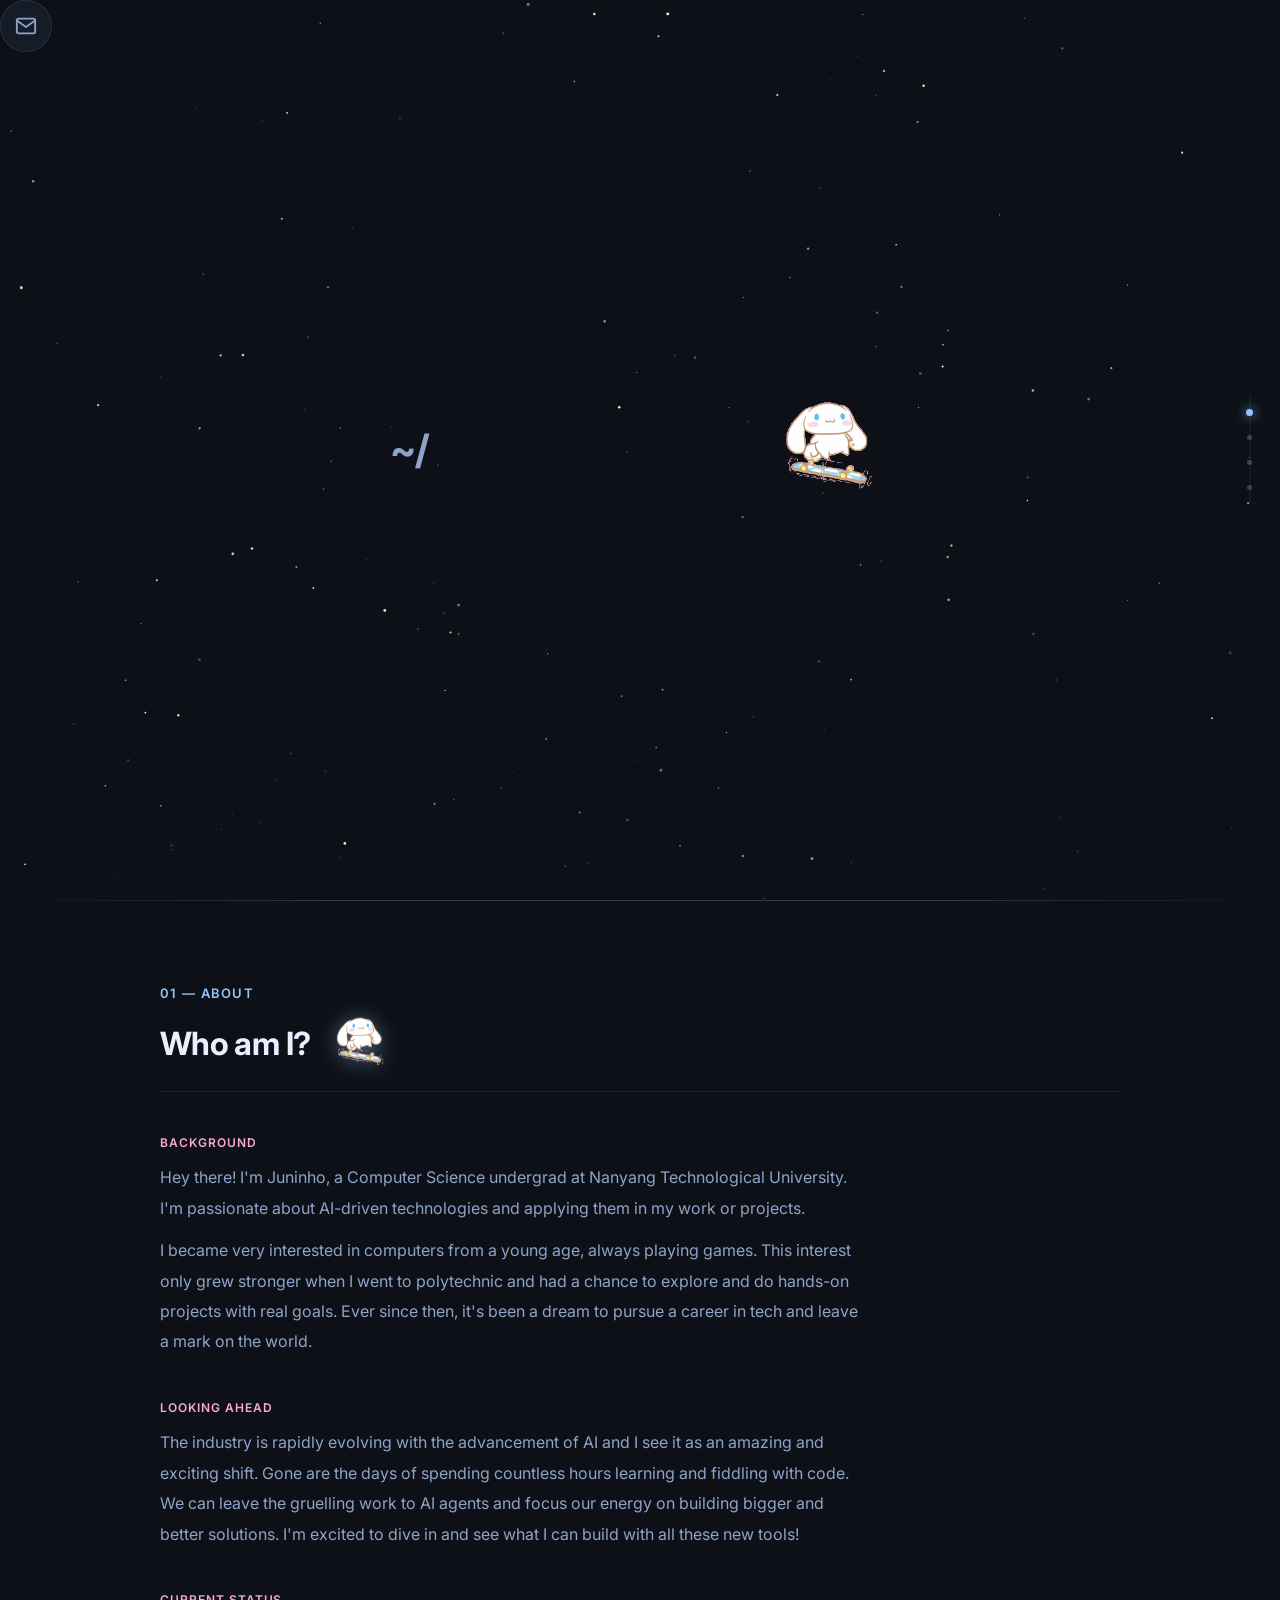
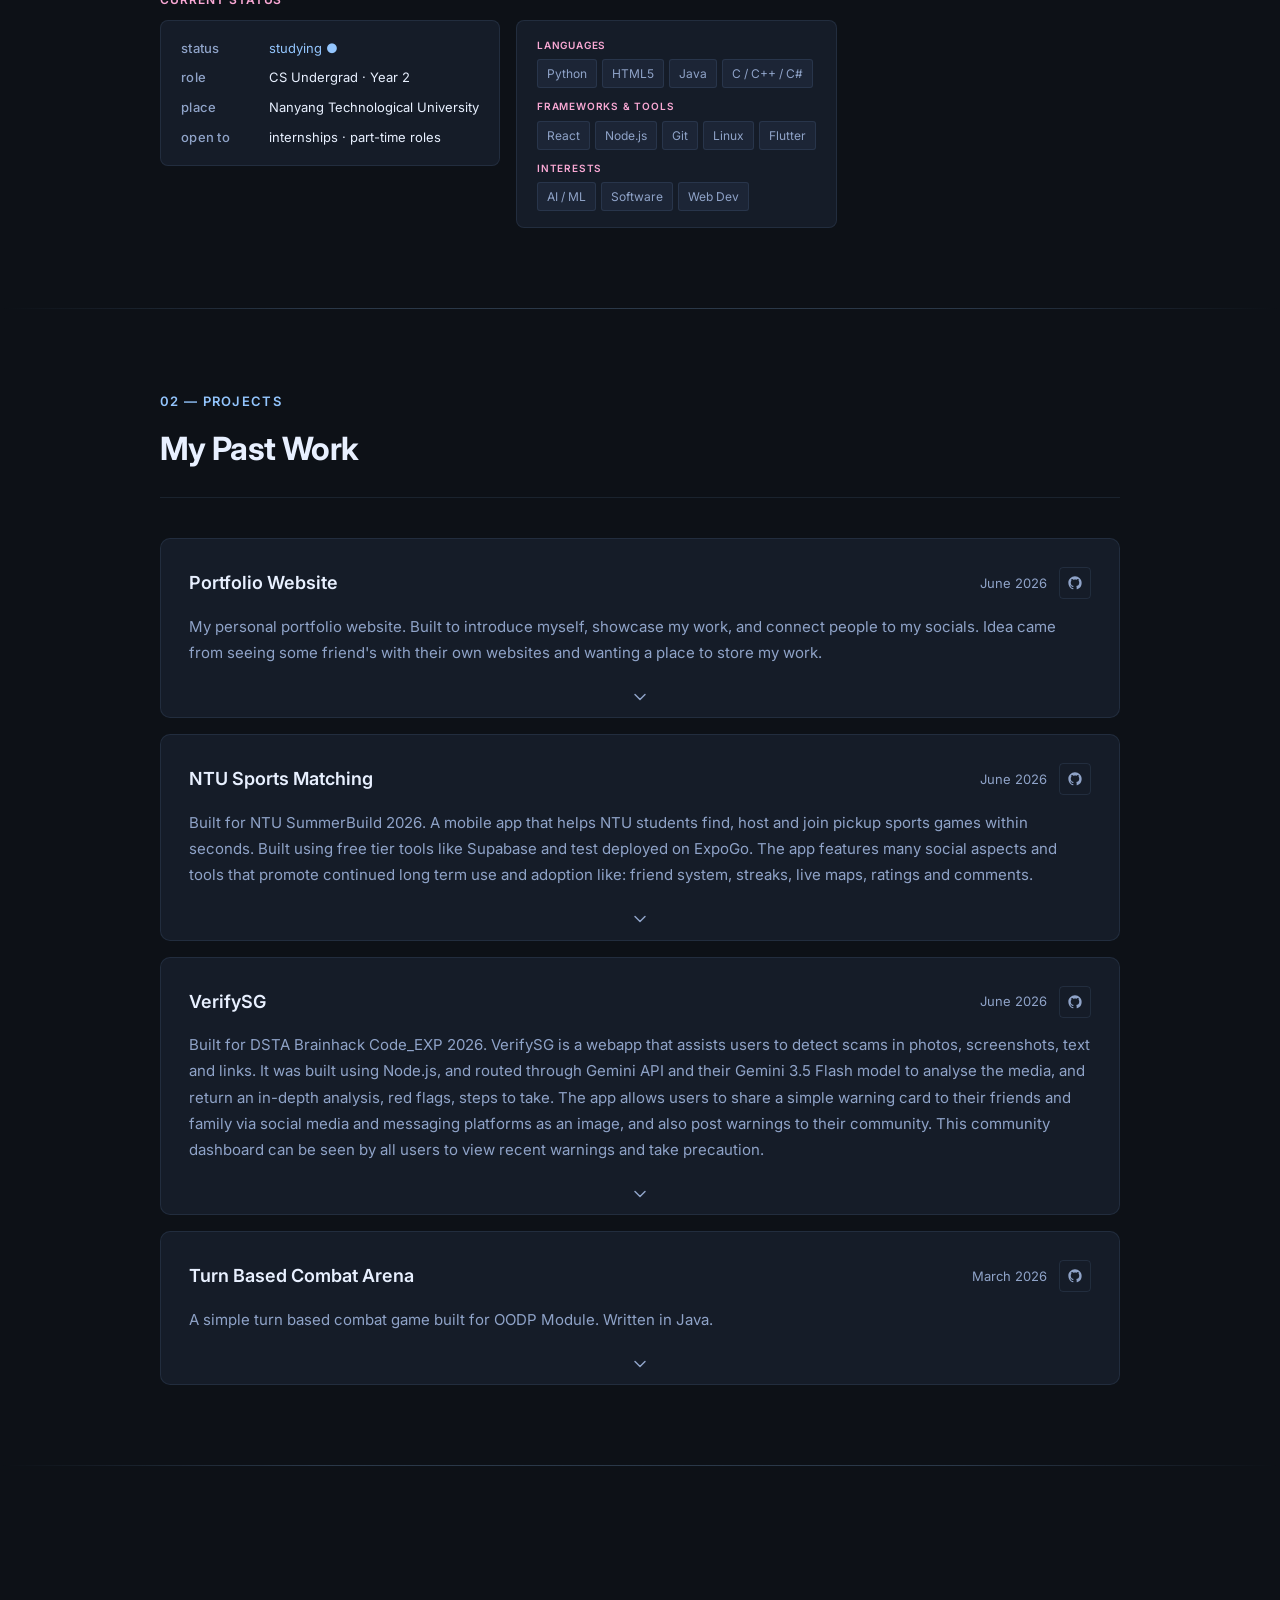
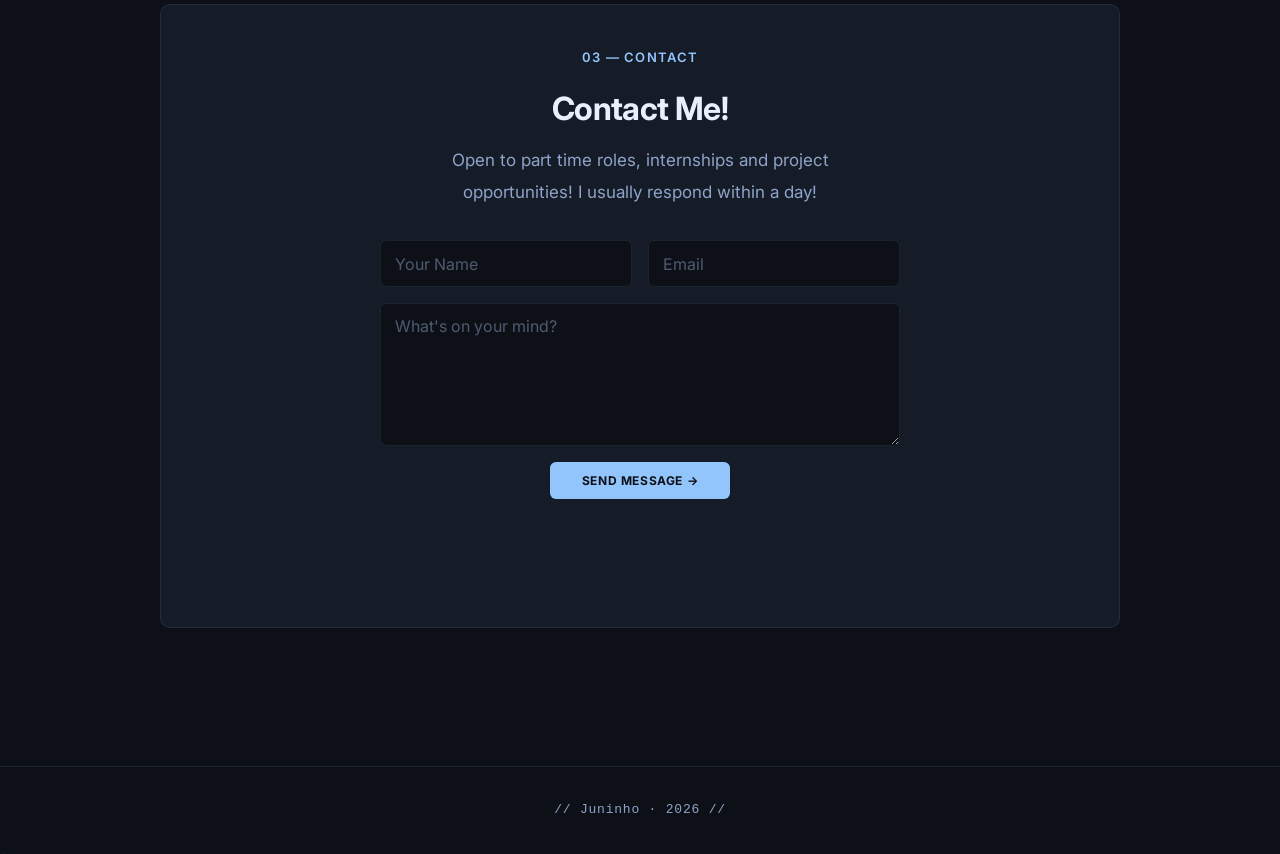
==== commit dfc254db: "minor font change" ====
--- a/index.html
+++ b/index.html
@@ -116,8 +116,8 @@
     position: absolute; bottom: 2.5rem; left: 50%;
     transform: translateX(-50%);
     display: flex; flex-direction: column; align-items: center; gap: 0.5rem;
-    font-family: var(--mono); font-size: 12px;
-    color: var(--text); letter-spacing: 0.12em; text-transform: uppercase;
+    font-family: var(--sans); font-size: 12px;
+    color: var(--text); letter-spacing: 0.08em; text-transform: uppercase;
     text-decoration: none; opacity: 0; transition: opacity 0.6s ease;
   }
   .scroll-hint.visible { opacity: 0.65; animation: hint-bob 2.4s ease-in-out infinite; }
@@ -598,7 +598,7 @@
     <li><a href="test.html">playground</a></li>
   </ul>
   <div class="nav-right">
-    <button class="theme-toggle" id="theme-toggle" aria-label="Toggle theme">🌙</button>
+    <button class="theme-toggle" id="theme-toggle" aria-label="Toggle theme"></button>
     <button class="hamburger" id="hamburger" aria-label="Open menu">
       <span></span><span></span><span></span>
     </button>
@@ -932,17 +932,20 @@
 <script>
 /* ── Theme toggle ── */
 (function () {
-  const root    = document.documentElement;
-  const btn     = document.getElementById('theme-toggle');
-  const saved   = localStorage.getItem('theme') || 'dark';
+  const MOON = '<svg viewBox="0 0 24 24" fill="none" stroke="currentColor" stroke-width="2" stroke-linecap="round" stroke-linejoin="round"><path d="M21 12.79A9 9 0 1 1 11.21 3 7 7 0 0 0 21 12.79z"/></svg>';
+  const SUN  = '<svg viewBox="0 0 24 24" fill="none" stroke="currentColor" stroke-width="2" stroke-linecap="round" stroke-linejoin="round"><circle cx="12" cy="12" r="5"/><line x1="12" y1="1" x2="12" y2="3"/><line x1="12" y1="21" x2="12" y2="23"/><line x1="4.22" y1="4.22" x2="5.64" y2="5.64"/><line x1="18.36" y1="18.36" x2="19.78" y2="19.78"/><line x1="1" y1="12" x2="3" y2="12"/><line x1="21" y1="12" x2="23" y2="12"/><line x1="4.22" y1="19.78" x2="5.64" y2="18.36"/><line x1="18.36" y1="5.64" x2="19.78" y2="4.22"/></svg>';
+
+  const root = document.documentElement;
+  const btn  = document.getElementById('theme-toggle');
+  const saved = localStorage.getItem('theme') || 'dark';
   root.setAttribute('data-theme', saved);
-  btn.textContent = saved === 'dark' ? '🌙' : '☀️';
+  btn.innerHTML = saved === 'dark' ? MOON : SUN;
 
   btn.addEventListener('click', () => {
     const next = root.getAttribute('data-theme') === 'dark' ? 'light' : 'dark';
     root.setAttribute('data-theme', next);
     localStorage.setItem('theme', next);
-    btn.textContent = next === 'dark' ? '🌙' : '☀️';
+    btn.innerHTML = next === 'dark' ? MOON : SUN;
   });
 })();
 </script>
--- a/styles.css
+++ b/styles.css
@@ -291,15 +291,14 @@
   align-items: center;
   justify-content: center;
   cursor: pointer;
-  font-size: 15px;
   color: var(--muted);
   transition: border-color 0.2s, color 0.2s;
-  line-height: 1;
-}
+}
+.theme-toggle svg { width: 15px; height: 15px; display: block; }
 .theme-toggle:hover { border-color: var(--accent); color: var(--accent); }
 
 @media (max-width: 640px) {
-  nav { padding: 0 1rem; }
+  nav { padding: 0 1rem; display: flex; justify-content: space-between; align-items: center; }
   .nav-links { display: none; }
   .hamburger { display: flex; }
   .about-grid { grid-template-columns: 1fr; }
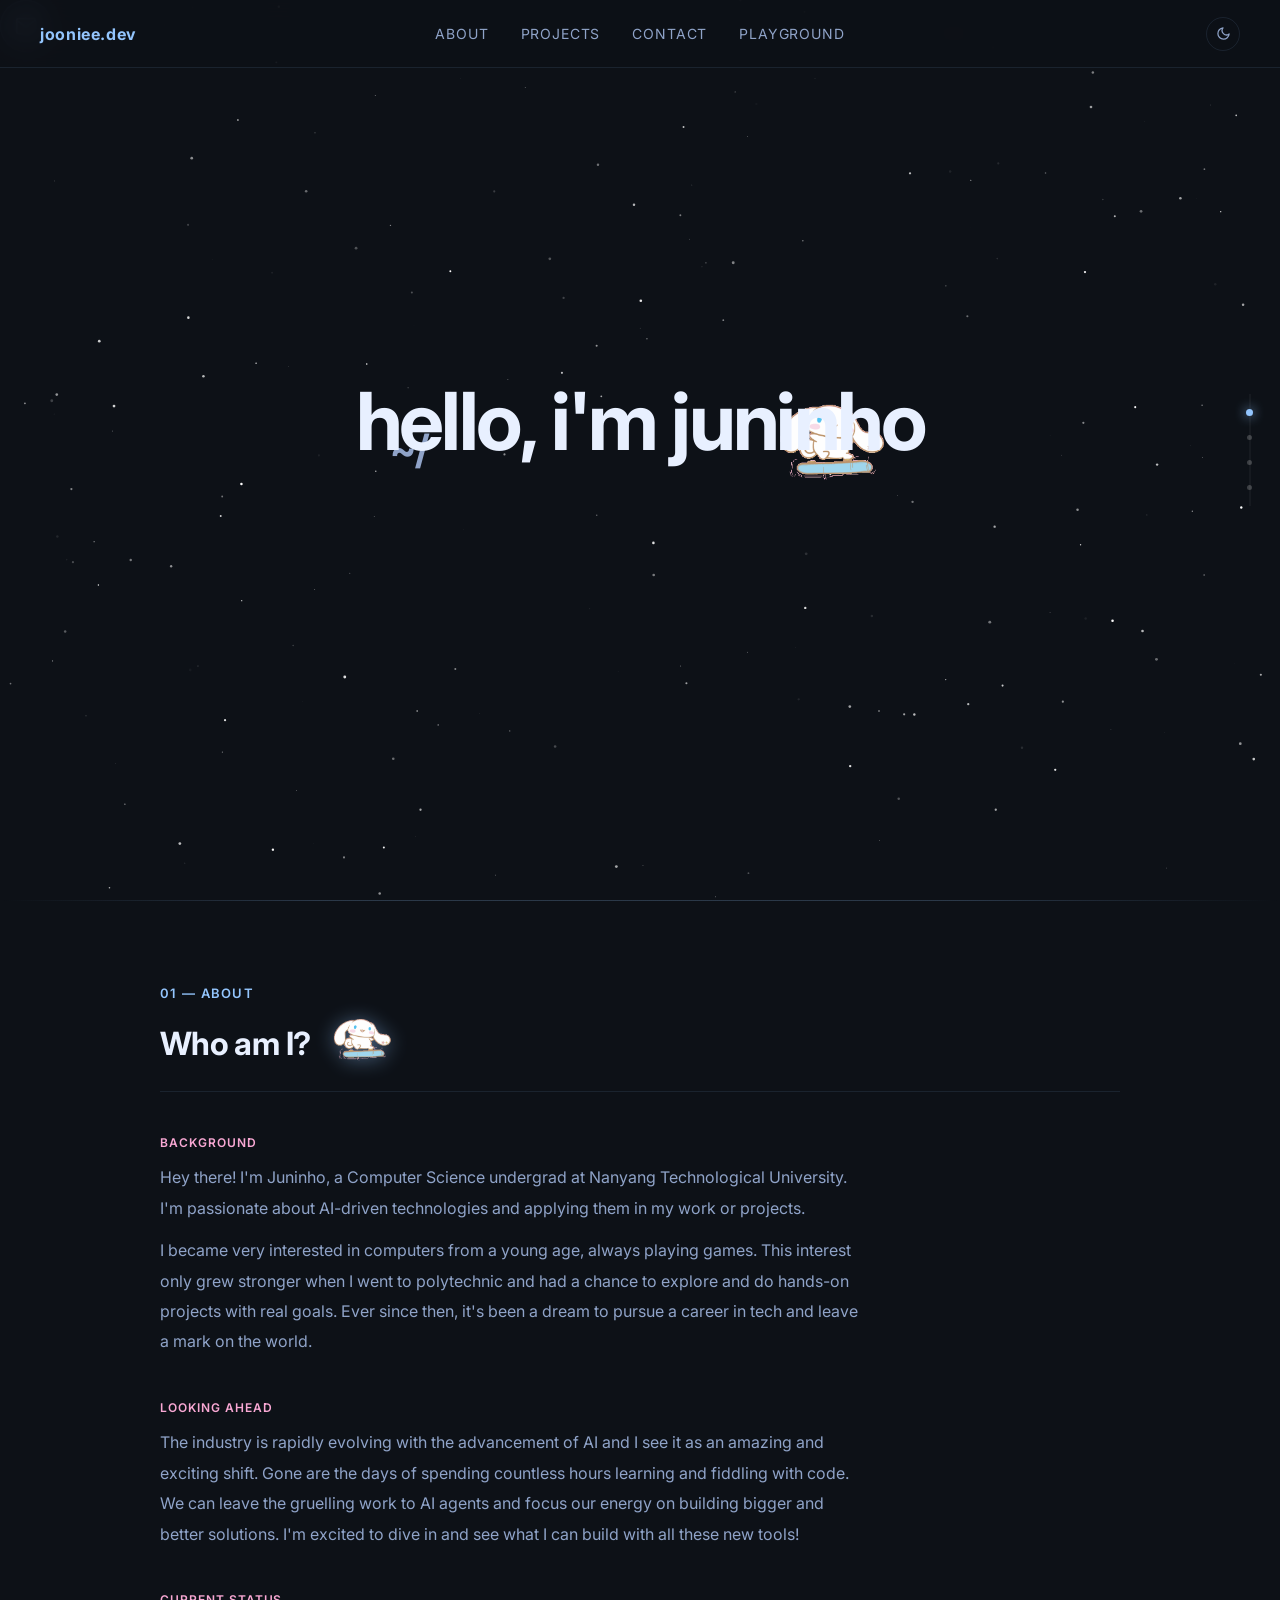
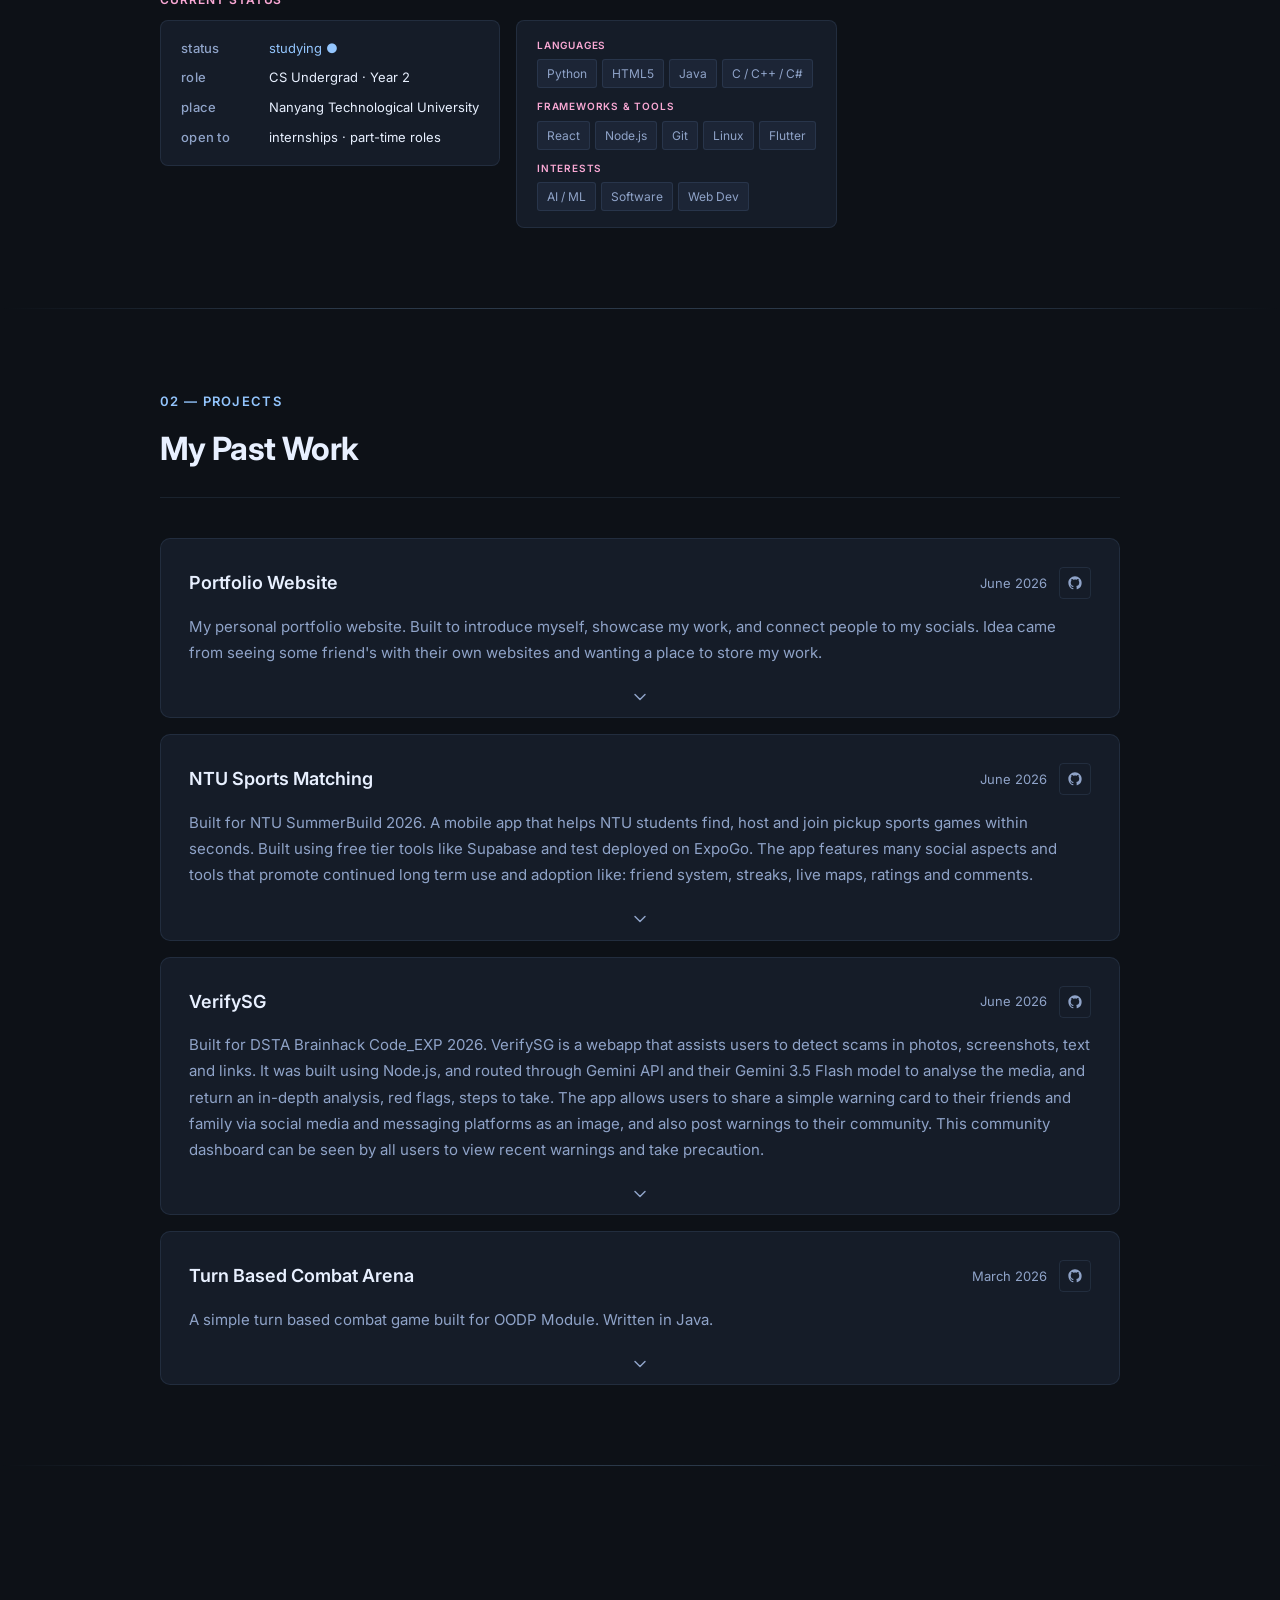
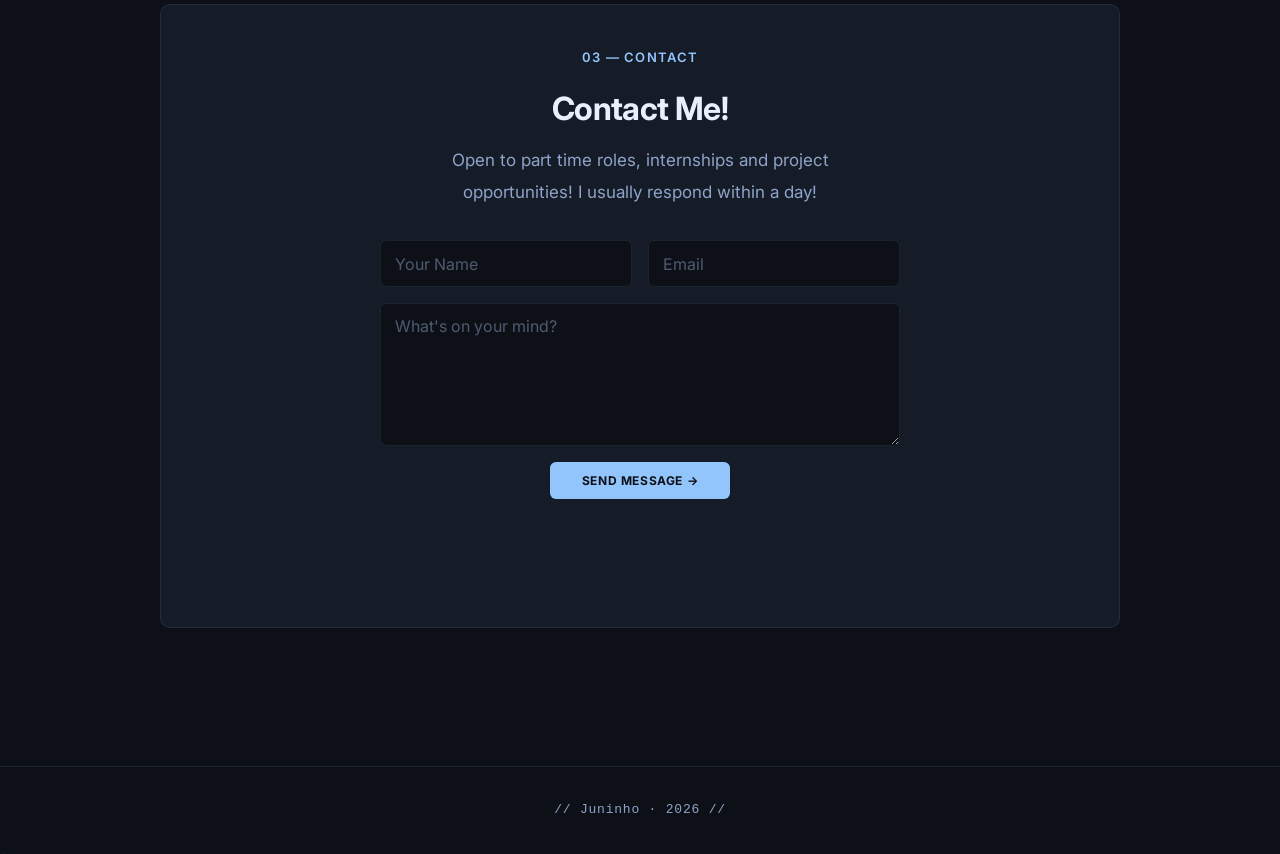
==== commit 631a5d87: "mobile nav bar bug fix" ====
--- a/index.html
+++ b/index.html
@@ -4,16 +4,16 @@
 <meta charset="UTF-8" />
 <meta name="viewport" content="width=device-width, initial-scale=1.0"/>
 <title>Joon's World</title>
-<meta name="description" content="Hi, I'm Juninho — CS undergrad at NTU, passionate about AI and building things.">
+<meta name="description" content="Hi, I'm Juninho, a CS undergrad at NTU, passionate about AI and building things.">
 <meta property="og:title" content="Joon's World">
-<meta property="og:description" content="Hi, I'm Juninho — CS undergrad at NTU, passionate about AI and building things.">
+<meta property="og:description" content="Hi, I'm Juninho, a CS undergrad at NTU, passionate about AI and building things.">
 <meta property="og:type" content="website">
 <meta property="og:url" content="https://jooniee.dev">
-<meta property="og:image" content="https://jooniee.dev/previewcard.png">
+<meta property="og:image" content="https://jooniee.dev/assets/previewcard.png">
 <meta name="twitter:card" content="summary">
 <meta name="twitter:title" content="Joon's World">
-<meta name="twitter:description" content="Hi, I'm Juninho — CS undergrad at NTU, passionate about AI and building things.">
-<link rel="icon" type="image/png" href="cinnalogo.png">
+<meta name="twitter:description" content="Hi, I'm Juninho, a CS undergrad at NTU, passionate about AI and building things.">
+<link rel="icon" type="image/png" href="assets/cinnalogo.png">
 <link rel="stylesheet" href="styles.css"/>
 <style>
   html { scroll-behavior: smooth; }
@@ -25,7 +25,6 @@
     background: var(--bg);
     z-index: 999;
     transition: opacity 0.4s ease;
-    pointer-events: none;
   }
 
   #intro {
@@ -136,8 +135,6 @@
     justify-content: center;
   }
 
-  /* nav: hidden until intro completes */
-  nav { opacity: 0; transition: opacity 0.5s ease; }
 
   /* ── SECTION SEPARATOR ── */
   .section-sep {
@@ -584,7 +581,7 @@
 <div id="intro">
   <div class="intro-line">
     <span class="intro-prompt">~/</span>
-    <span id="typed"></span><img class="intro-cursor" id="cursor" src="cinna1.gif" alt="">
+    <span id="typed"></span><img class="intro-cursor" id="cursor" src="assets/cinna1.gif" alt="">
   </div>
 </div>
 <button class="intro-skip" id="skip-btn">skip →</button>
@@ -628,11 +625,11 @@
 <section class="home-hero" id="hero">
   <canvas id="star-canvas" aria-hidden="true"></canvas>
   <div class="hero-clouds" aria-hidden="true">
-    <img class="hero-cloud" src="cloud-a.svg" alt="" draggable="false">
-    <img class="hero-cloud" src="cloud-b.svg" alt="" draggable="false">
-    <img class="hero-cloud" src="cloud-c.svg" alt="" draggable="false">
-    <img class="hero-cloud" src="cloud-d.svg" alt="" draggable="false">
-    <img class="hero-cloud" src="cloud-e.svg" alt="" draggable="false">
+    <img class="hero-cloud" src="assets/cloud-a.svg" alt="" draggable="false">
+    <img class="hero-cloud" src="assets/cloud-b.svg" alt="" draggable="false">
+    <img class="hero-cloud" src="assets/cloud-c.svg" alt="" draggable="false">
+    <img class="hero-cloud" src="assets/cloud-d.svg" alt="" draggable="false">
+    <img class="hero-cloud" src="assets/cloud-e.svg" alt="" draggable="false">
   </div>
   <h1 id="hero-name">hello, i'm juninho</h1>
   <div class="hero-role" id="hero-role">
@@ -653,7 +650,7 @@
     <p class="section-label">01 — about</p>
     <div style="display:flex; align-items:center; gap:0.75rem;">
       <h2 style="margin-bottom:0">Who am I?</h2>
-      <img class="cinna-sticker" src="cinna1.gif" alt="" aria-hidden="true">
+      <img class="cinna-sticker" src="assets/cinna1.gif" alt="" aria-hidden="true">
     </div>
   </div>
 
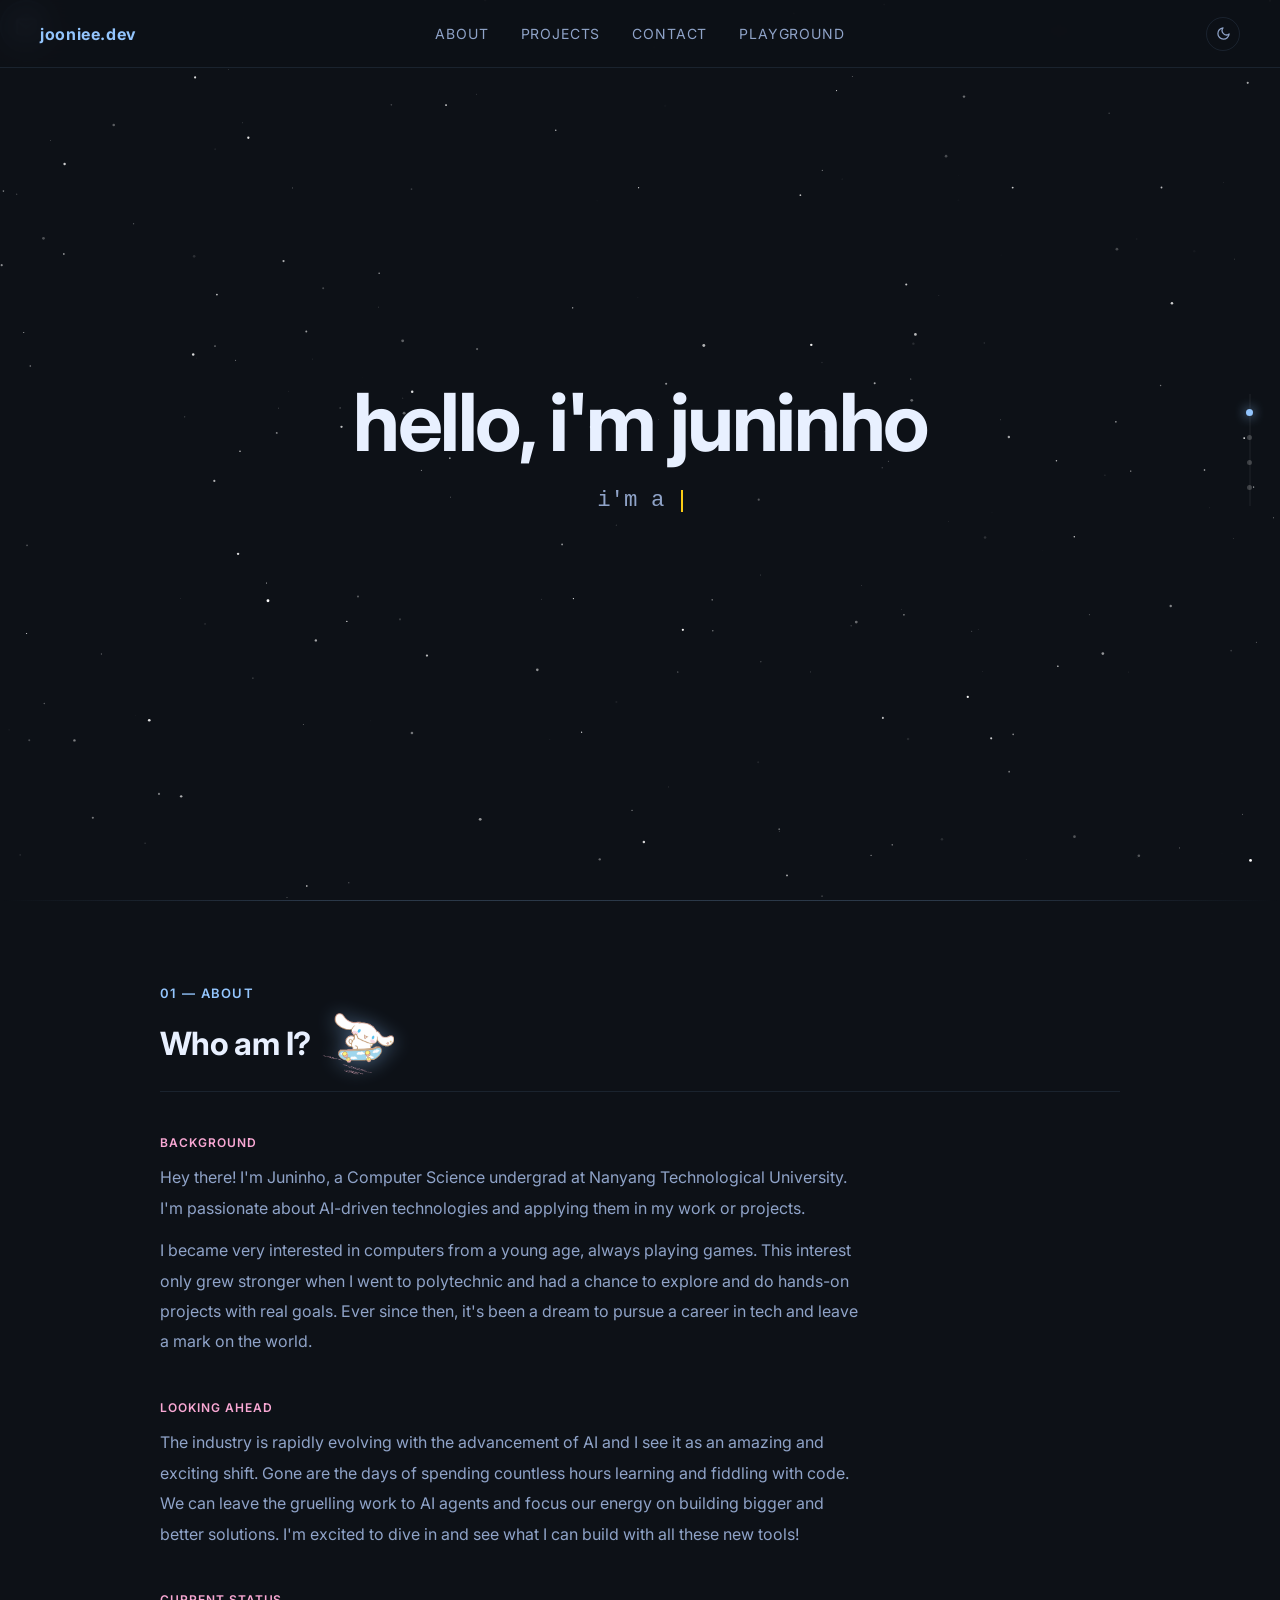
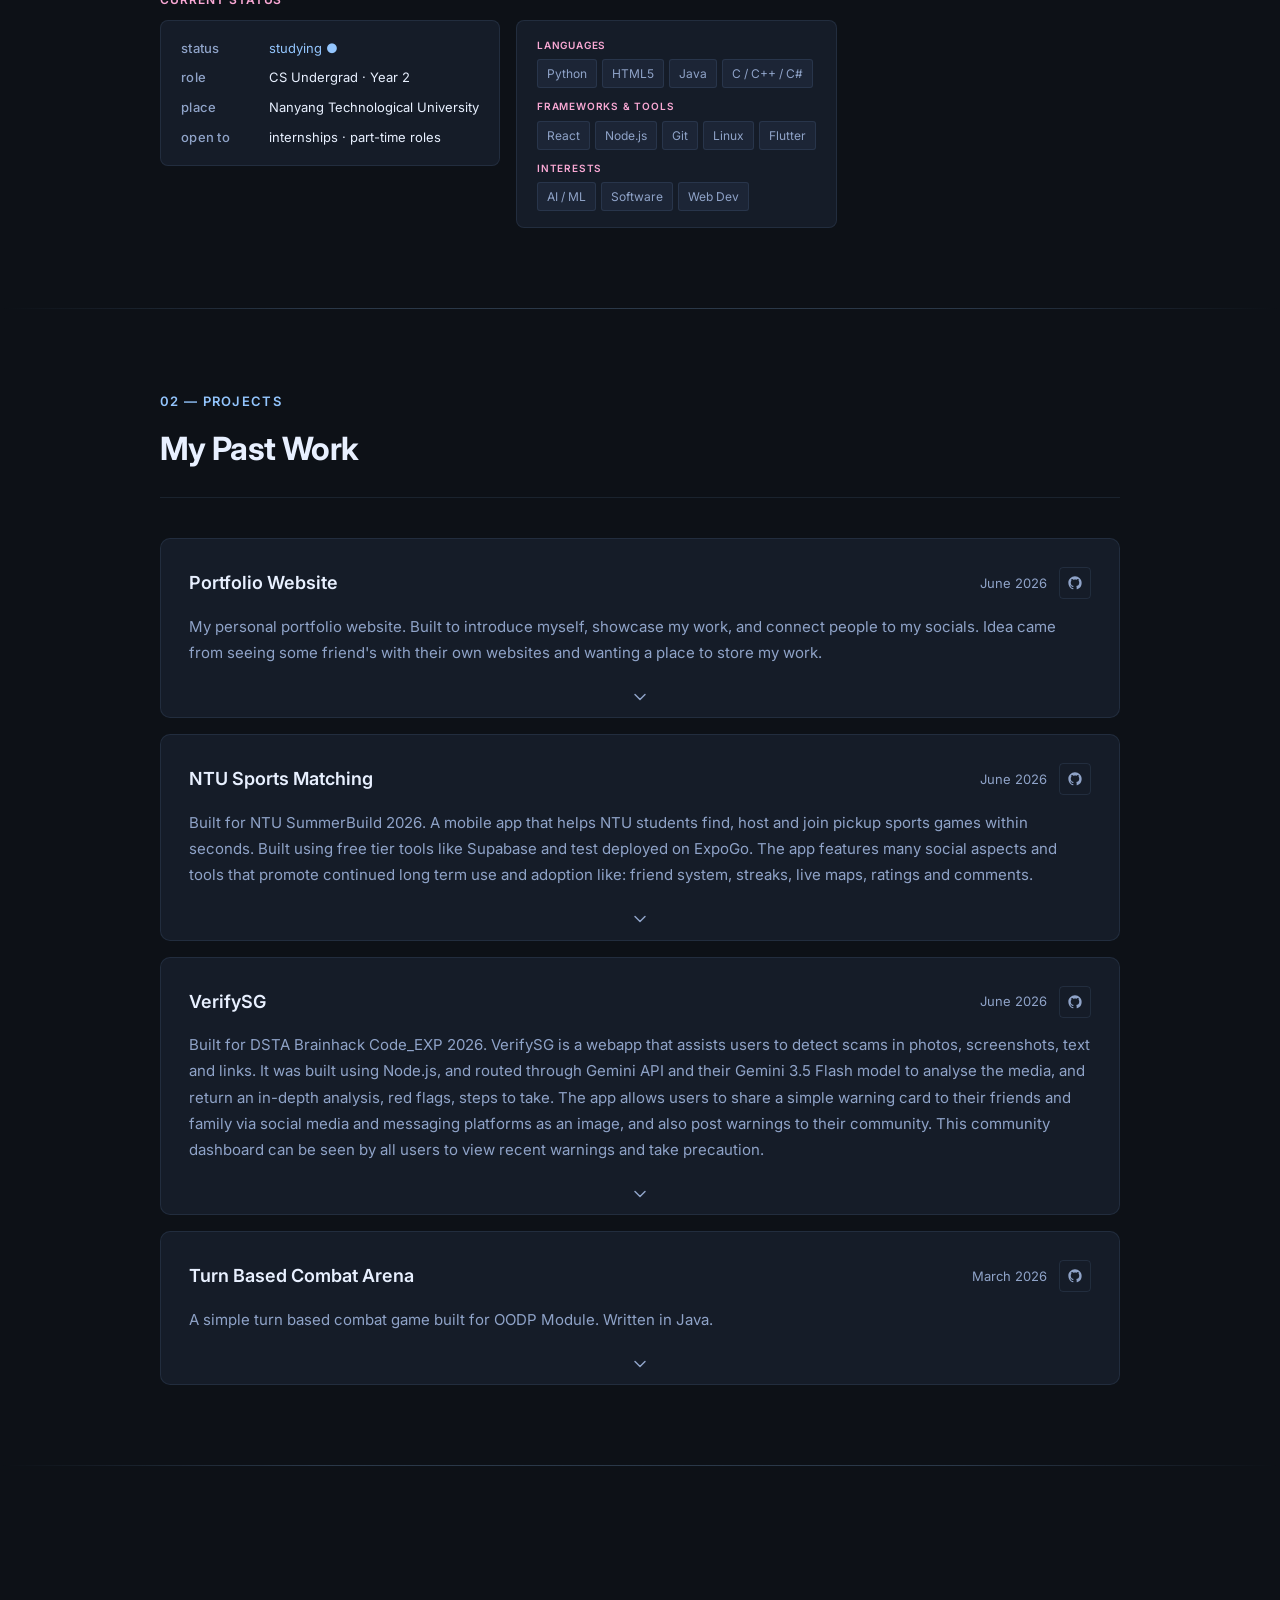
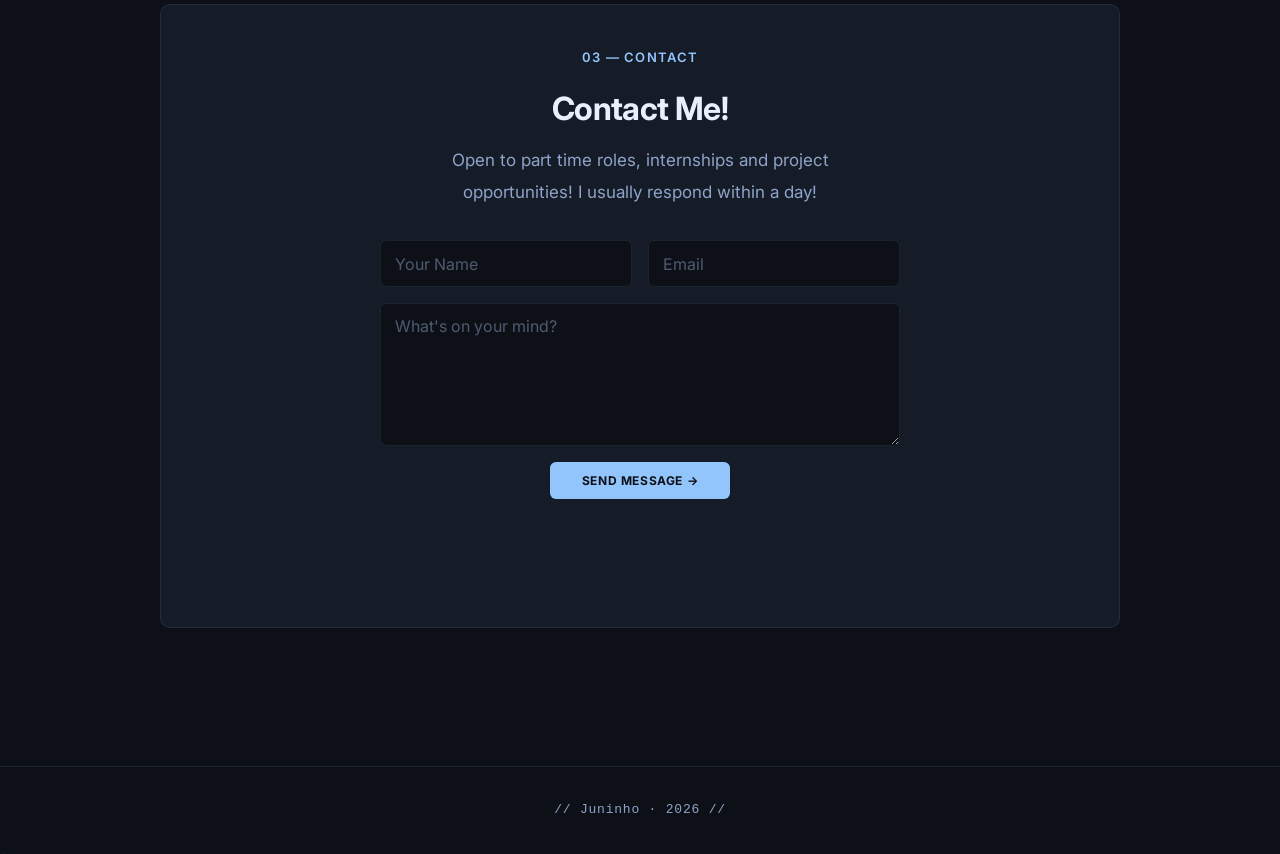
==== commit 7ed2844f: "mobile nav bar bug fix" ====
--- a/index.html
+++ b/index.html
@@ -1102,6 +1102,7 @@
   });
 
   /* ── Hamburger menu ── */
+  const navEl      = document.querySelector('nav');
   const hamburger  = document.getElementById('hamburger');
   const mobileMenu = document.getElementById('mobile-menu');
   const mobileClose = document.getElementById('mobile-close');
@@ -1109,16 +1110,18 @@
   function openMenu() {
     mobileMenu.classList.add('open');
     hamburger.classList.add('open');
+    navEl.classList.add('menu-open');
     document.documentElement.style.overflow = 'hidden';
   }
 
   function closeMenu() {
     mobileMenu.classList.remove('open');
     hamburger.classList.remove('open');
+    navEl.classList.remove('menu-open');
     document.documentElement.style.overflow = '';
   }
 
-  hamburger.addEventListener('click', openMenu);
+  hamburger.addEventListener('click', () => mobileMenu.classList.contains('open') ? closeMenu() : openMenu());
   mobileClose.addEventListener('click', closeMenu);
   document.querySelectorAll('.mobile-nav a').forEach(a => a.addEventListener('click', closeMenu));
 })();
--- a/styles.css
+++ b/styles.css
@@ -60,6 +60,7 @@
   padding: 0 2.5rem;
   height: 68px;
 }
+nav.menu-open { z-index: 201; }
 
 .nav-logo {
   font-family: var(--sans);
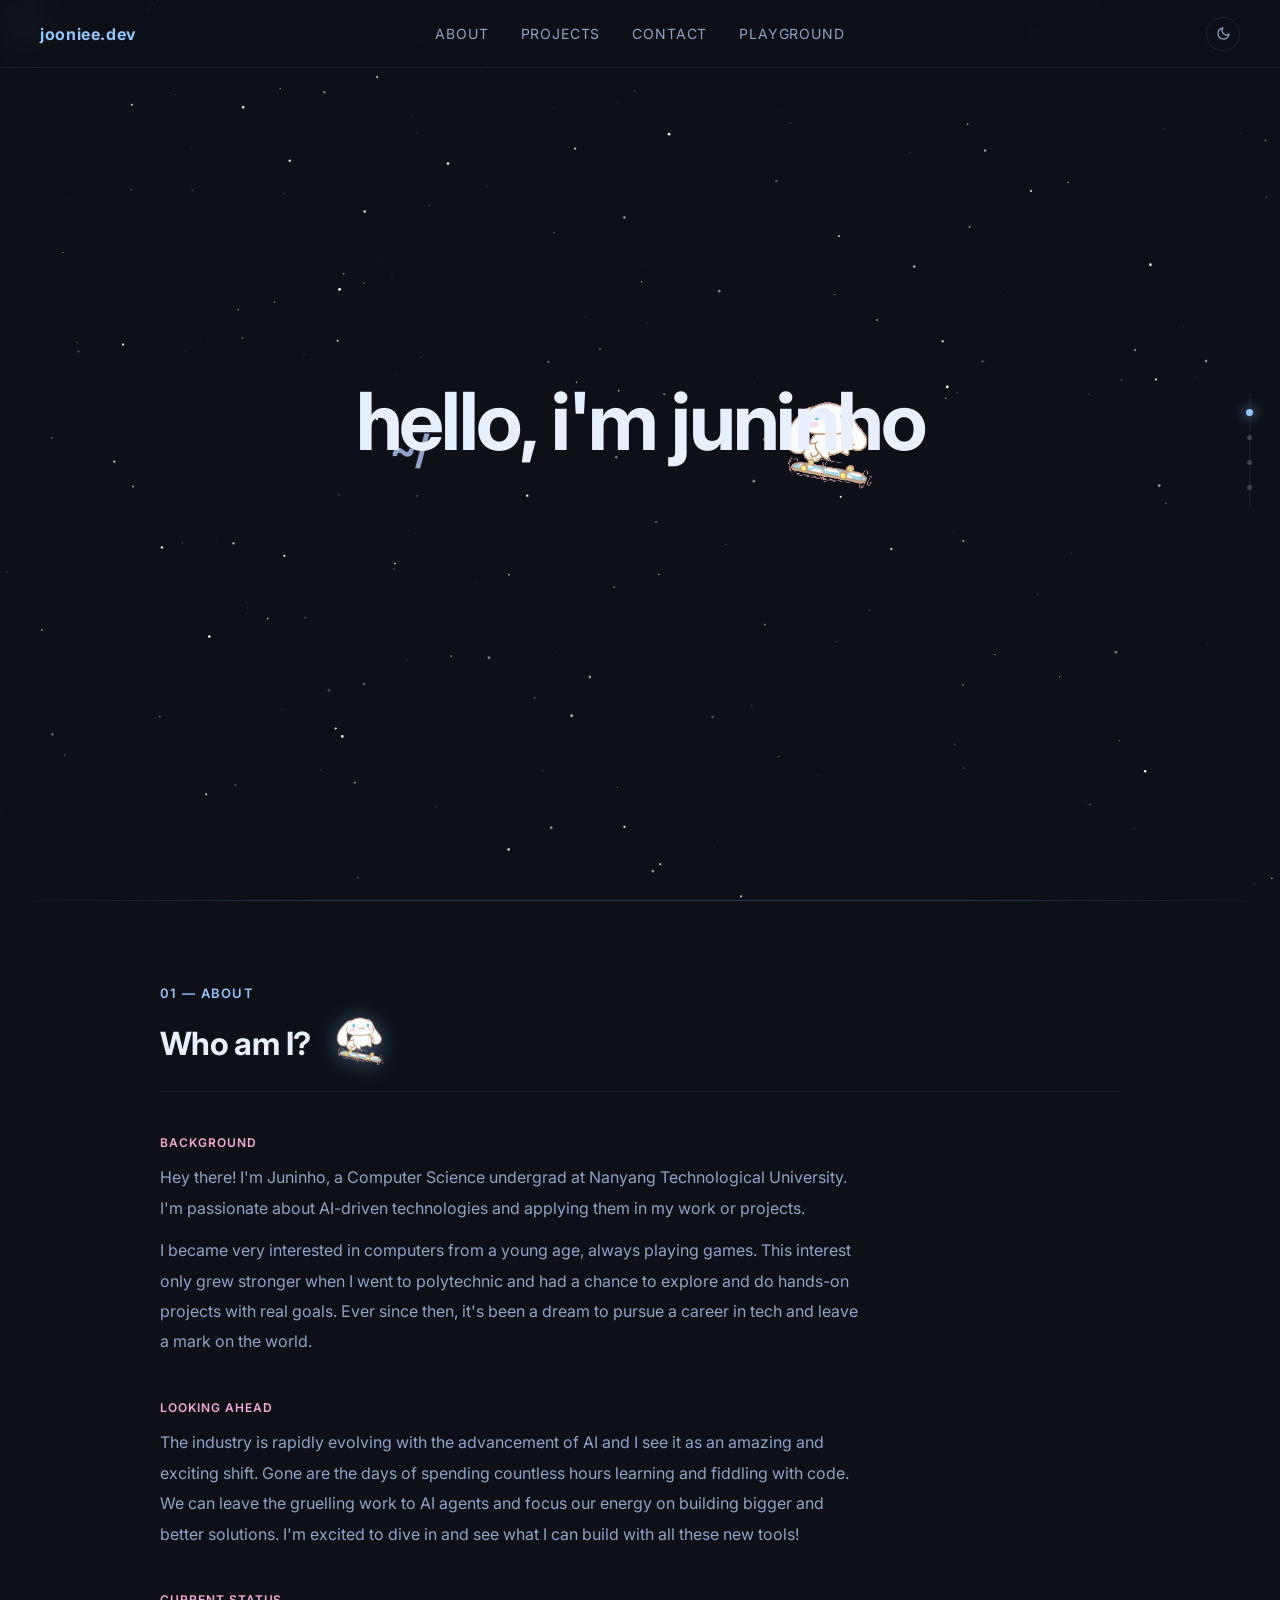
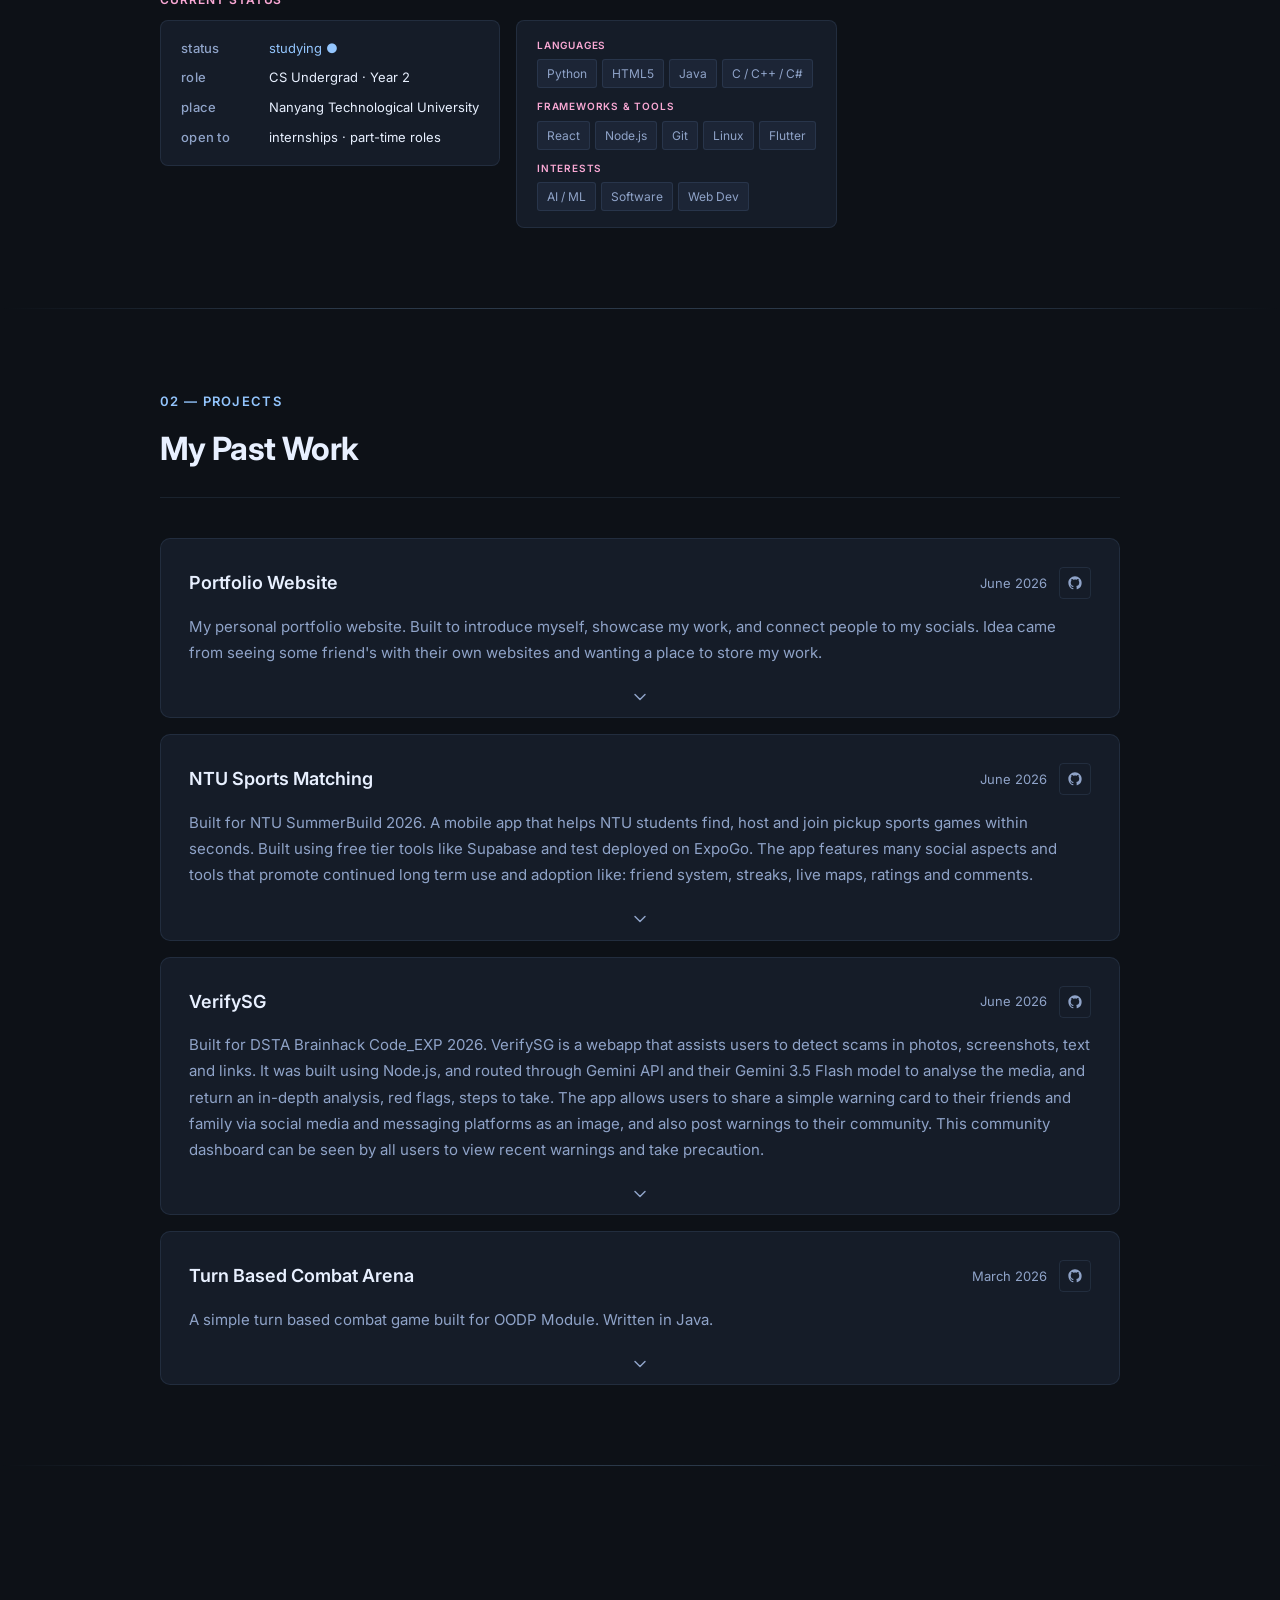
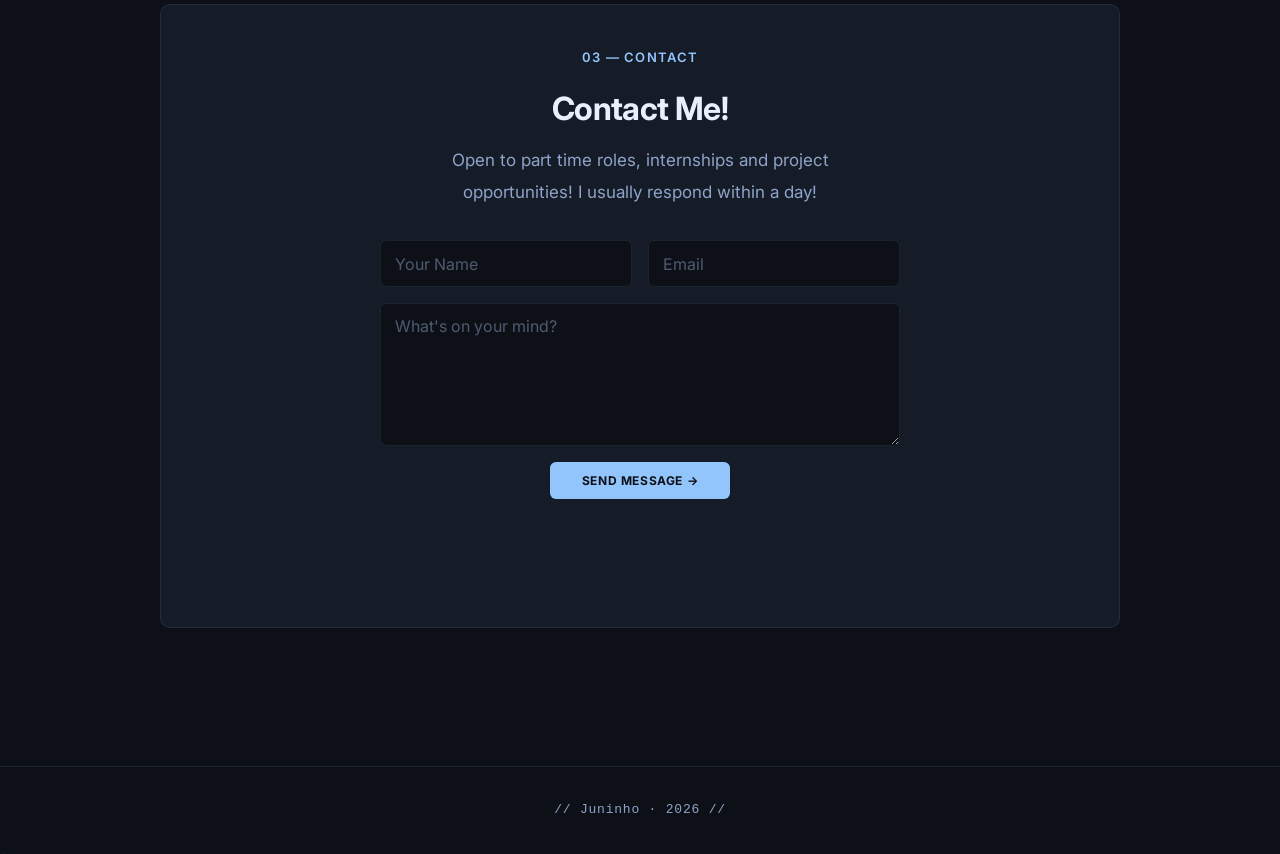
==== commit 3aa26069: "mobile nav bar bug fix 3" ====
--- a/index.html
+++ b/index.html
@@ -1123,7 +1123,18 @@
 
   hamburger.addEventListener('click', () => mobileMenu.classList.contains('open') ? closeMenu() : openMenu());
   mobileClose.addEventListener('click', closeMenu);
-  document.querySelectorAll('.mobile-nav a').forEach(a => a.addEventListener('click', closeMenu));
+  document.querySelectorAll('.mobile-nav a').forEach(a => {
+    a.addEventListener('click', e => {
+      e.preventDefault();
+      const target = document.querySelector(a.getAttribute('href'));
+      closeMenu();
+      setTimeout(() => {
+        if (!target) return;
+        const y = target.getBoundingClientRect().top + window.scrollY - 68;
+        window.scrollTo({ top: Math.max(0, y), behavior: 'smooth' });
+      }, 320);
+    });
+  });
 })();
 </script>
 <script src="transitions.js"></script>
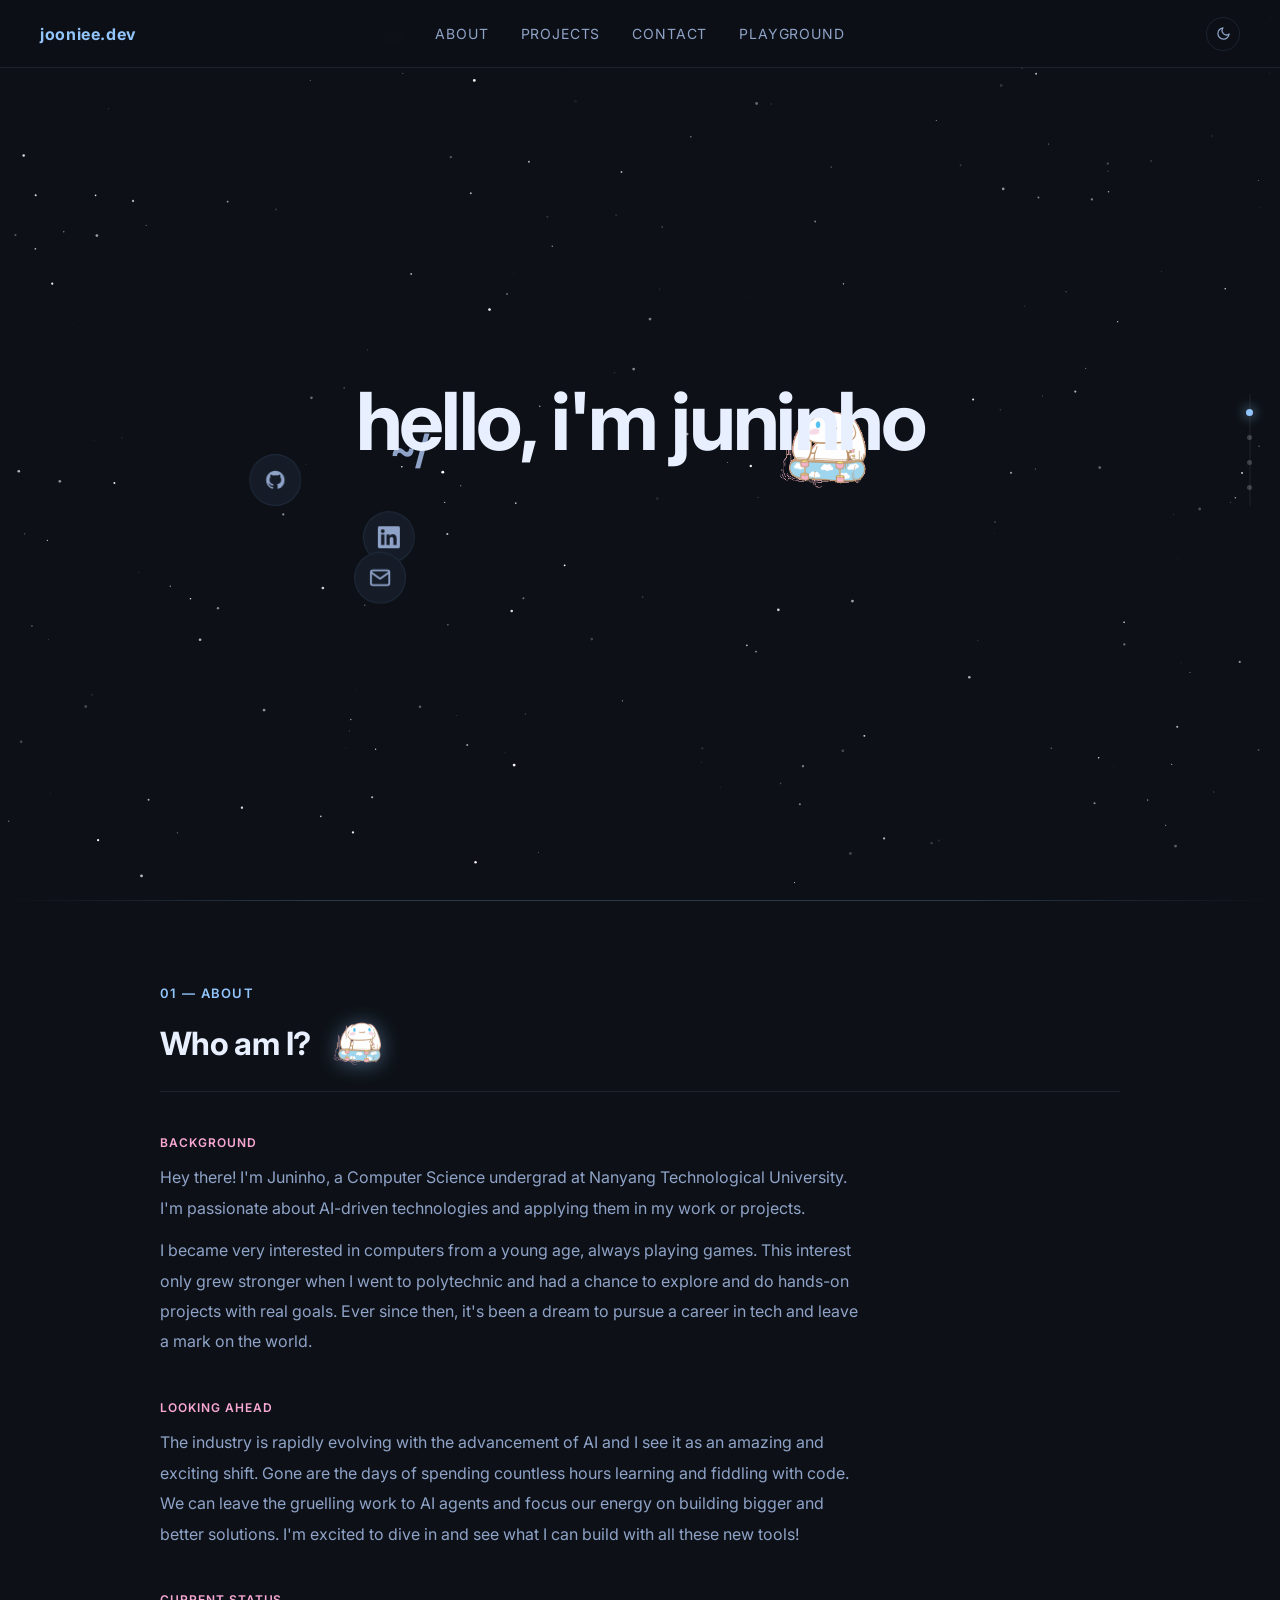
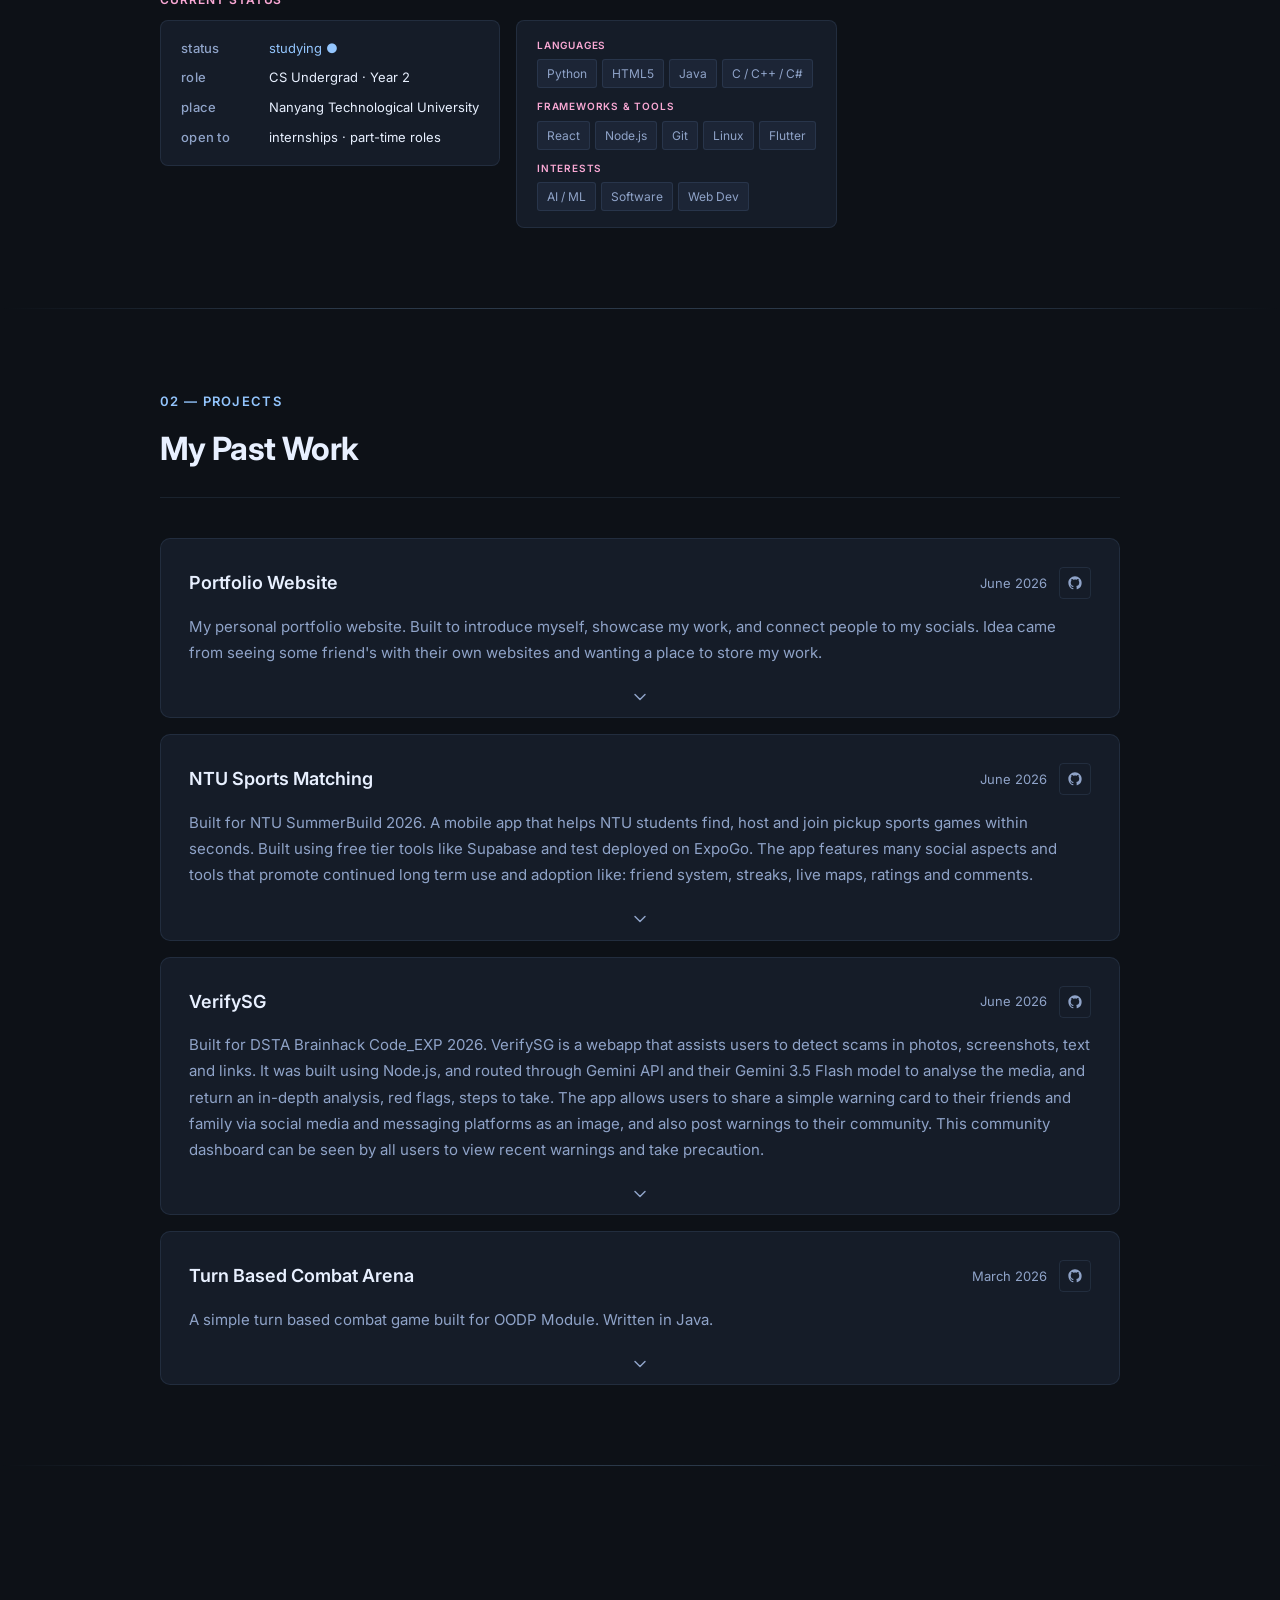
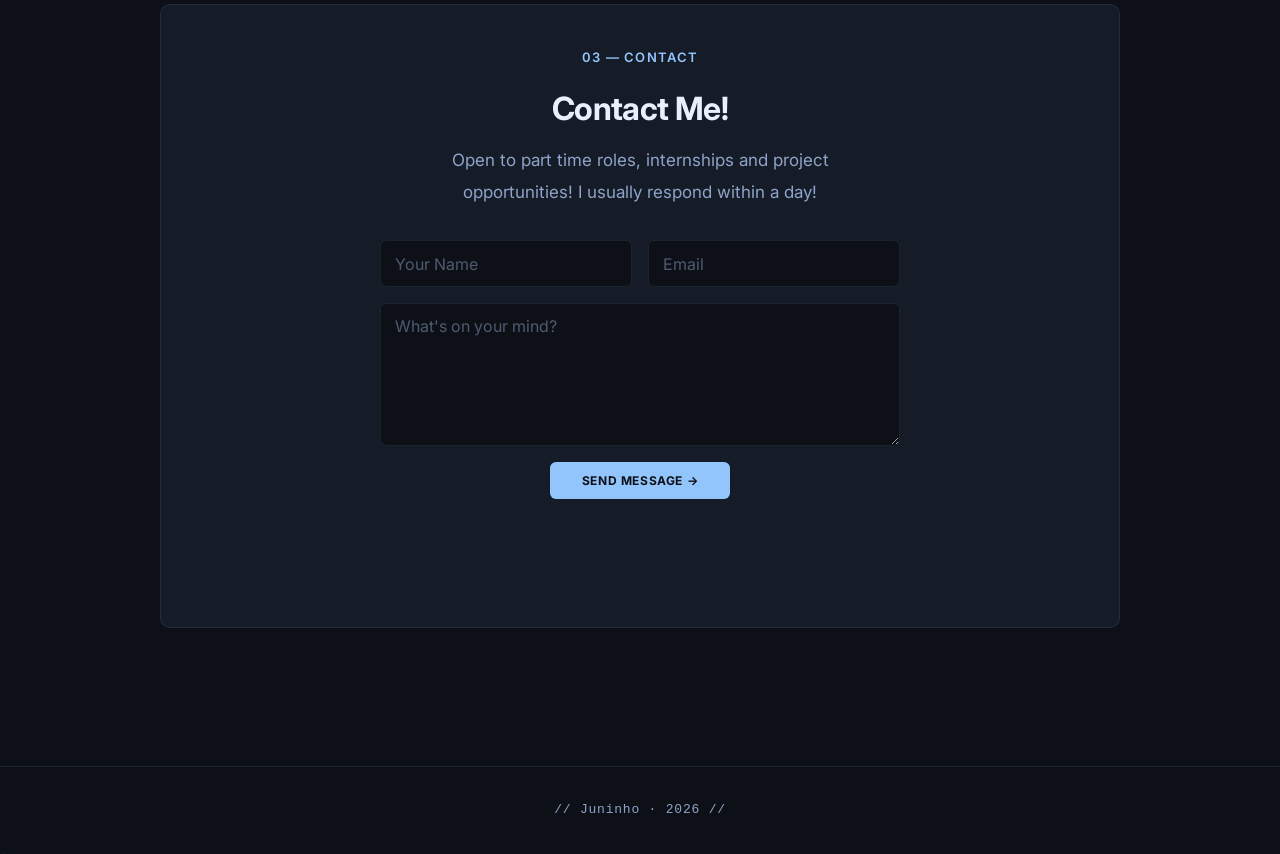
==== commit 44937537: "mobile nav bar bug fix 4 hopefully last lol" ====
--- a/index.html
+++ b/index.html
@@ -1130,8 +1130,7 @@
       closeMenu();
       setTimeout(() => {
         if (!target) return;
-        const y = target.getBoundingClientRect().top + window.scrollY - 68;
-        window.scrollTo({ top: Math.max(0, y), behavior: 'smooth' });
+        window.scrollTo({ top: Math.max(0, target.offsetTop - 80), behavior: 'smooth' });
       }, 320);
     });
   });
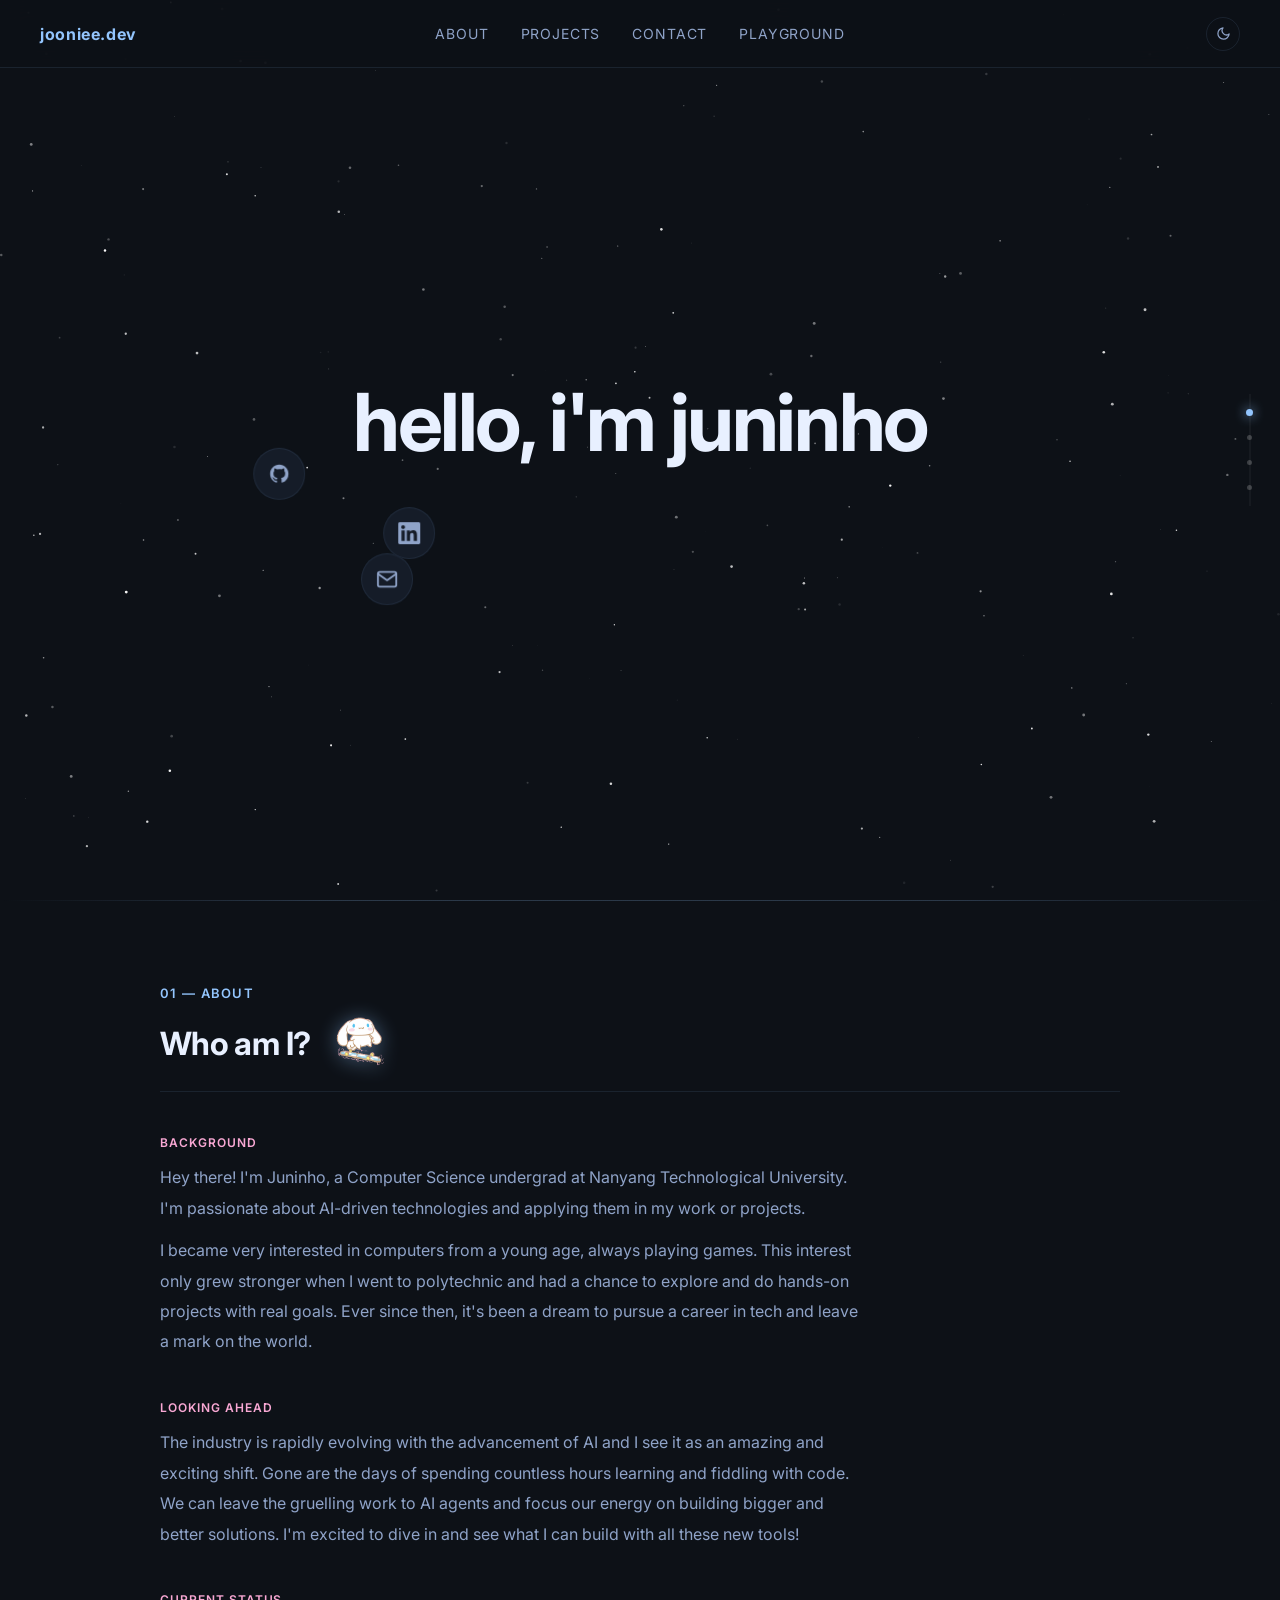
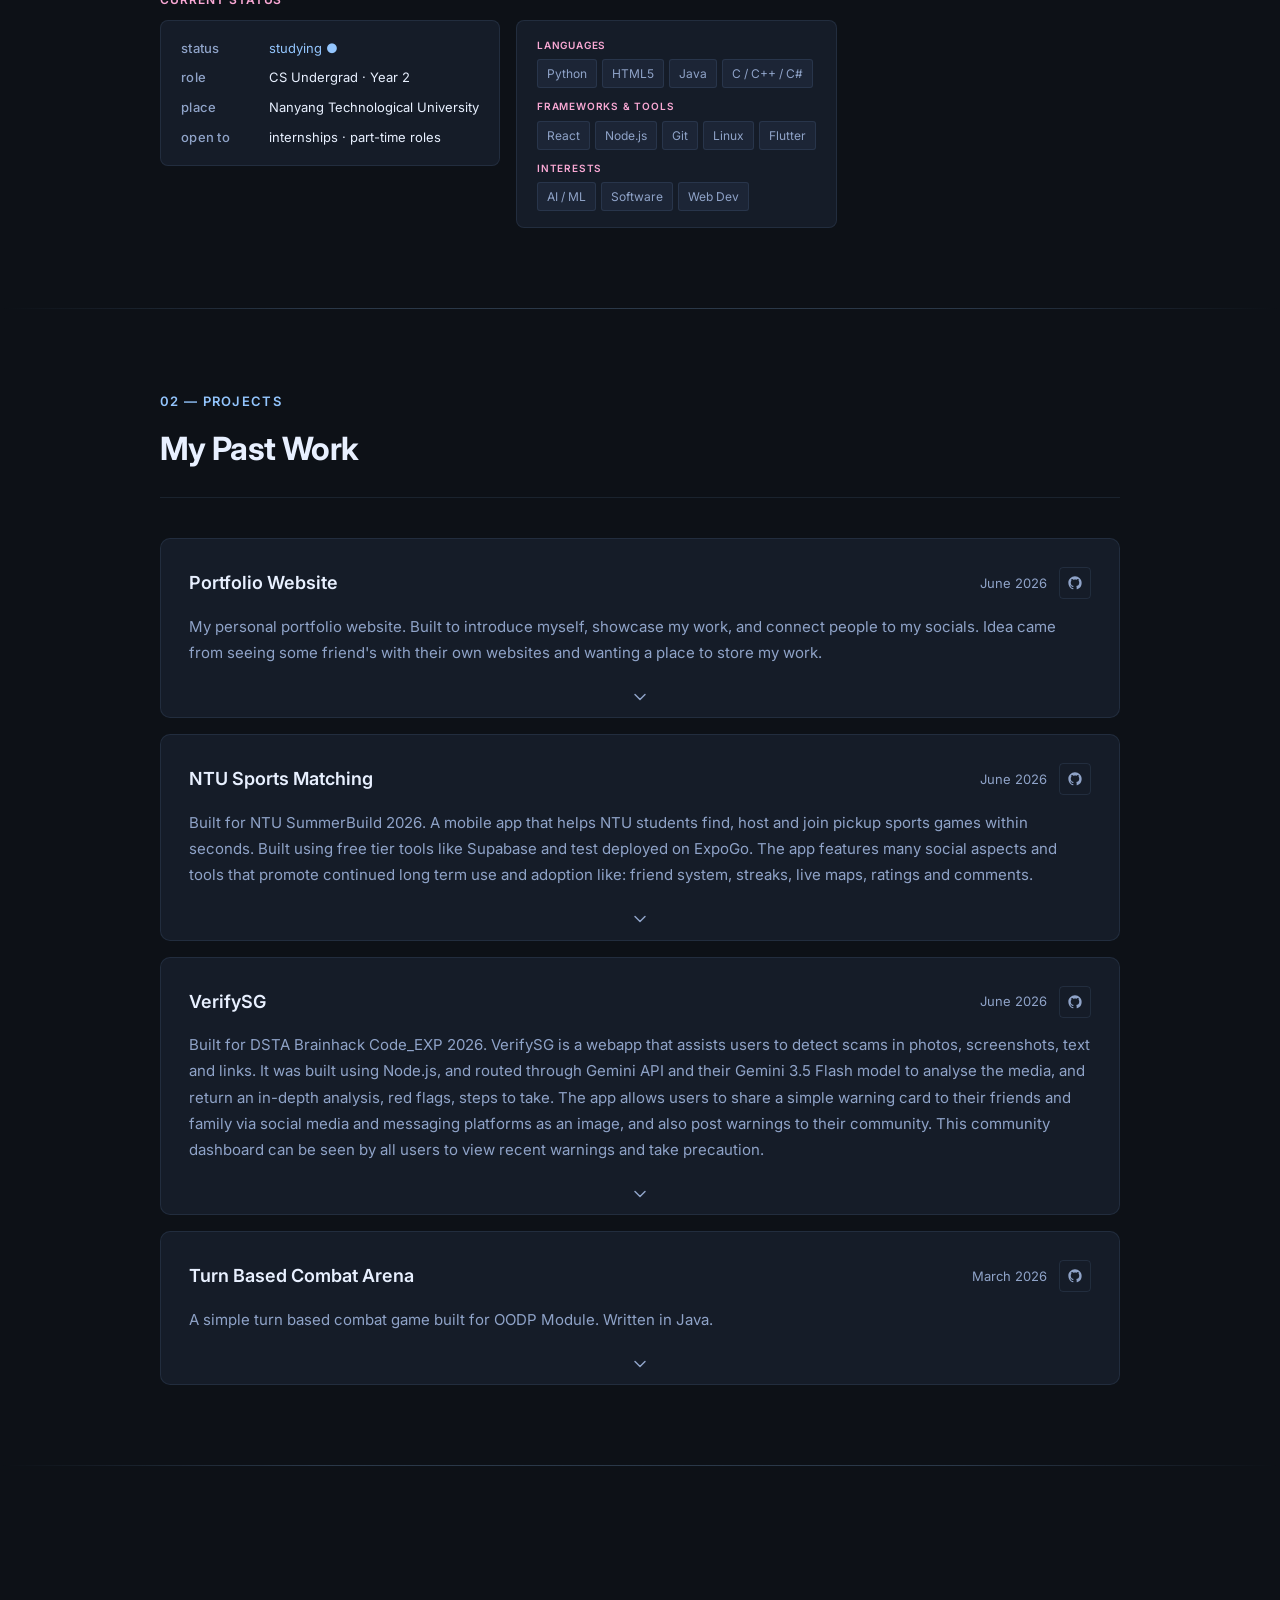
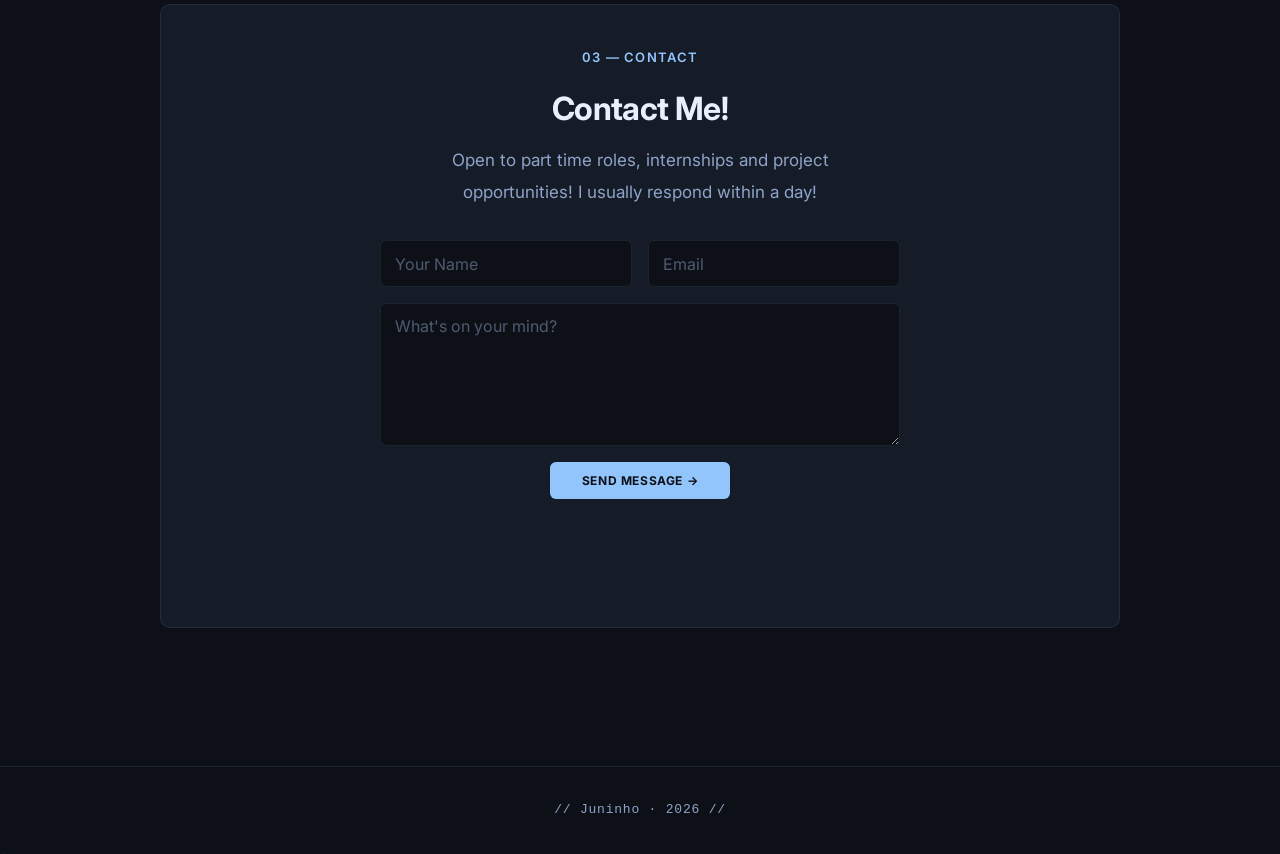
==== commit 8fc7cfcb: "mobile nav bar bug fix 5 it was in fact not the last" ====
--- a/index.html
+++ b/index.html
@@ -16,7 +16,7 @@
 <link rel="icon" type="image/png" href="assets/cinnalogo.png">
 <link rel="stylesheet" href="styles.css"/>
 <style>
-  html { scroll-behavior: smooth; }
+  html { scroll-behavior: smooth; scroll-padding-top: 80px; }
   section[id] { scroll-margin-top: 80px; }
 
   /* ── INTRO ── */
@@ -1130,8 +1130,8 @@
       closeMenu();
       setTimeout(() => {
         if (!target) return;
-        window.scrollTo({ top: Math.max(0, target.offsetTop - 80), behavior: 'smooth' });
-      }, 320);
+        target.scrollIntoView({ behavior: 'smooth', block: 'start' });
+      }, 350);
     });
   });
 })();
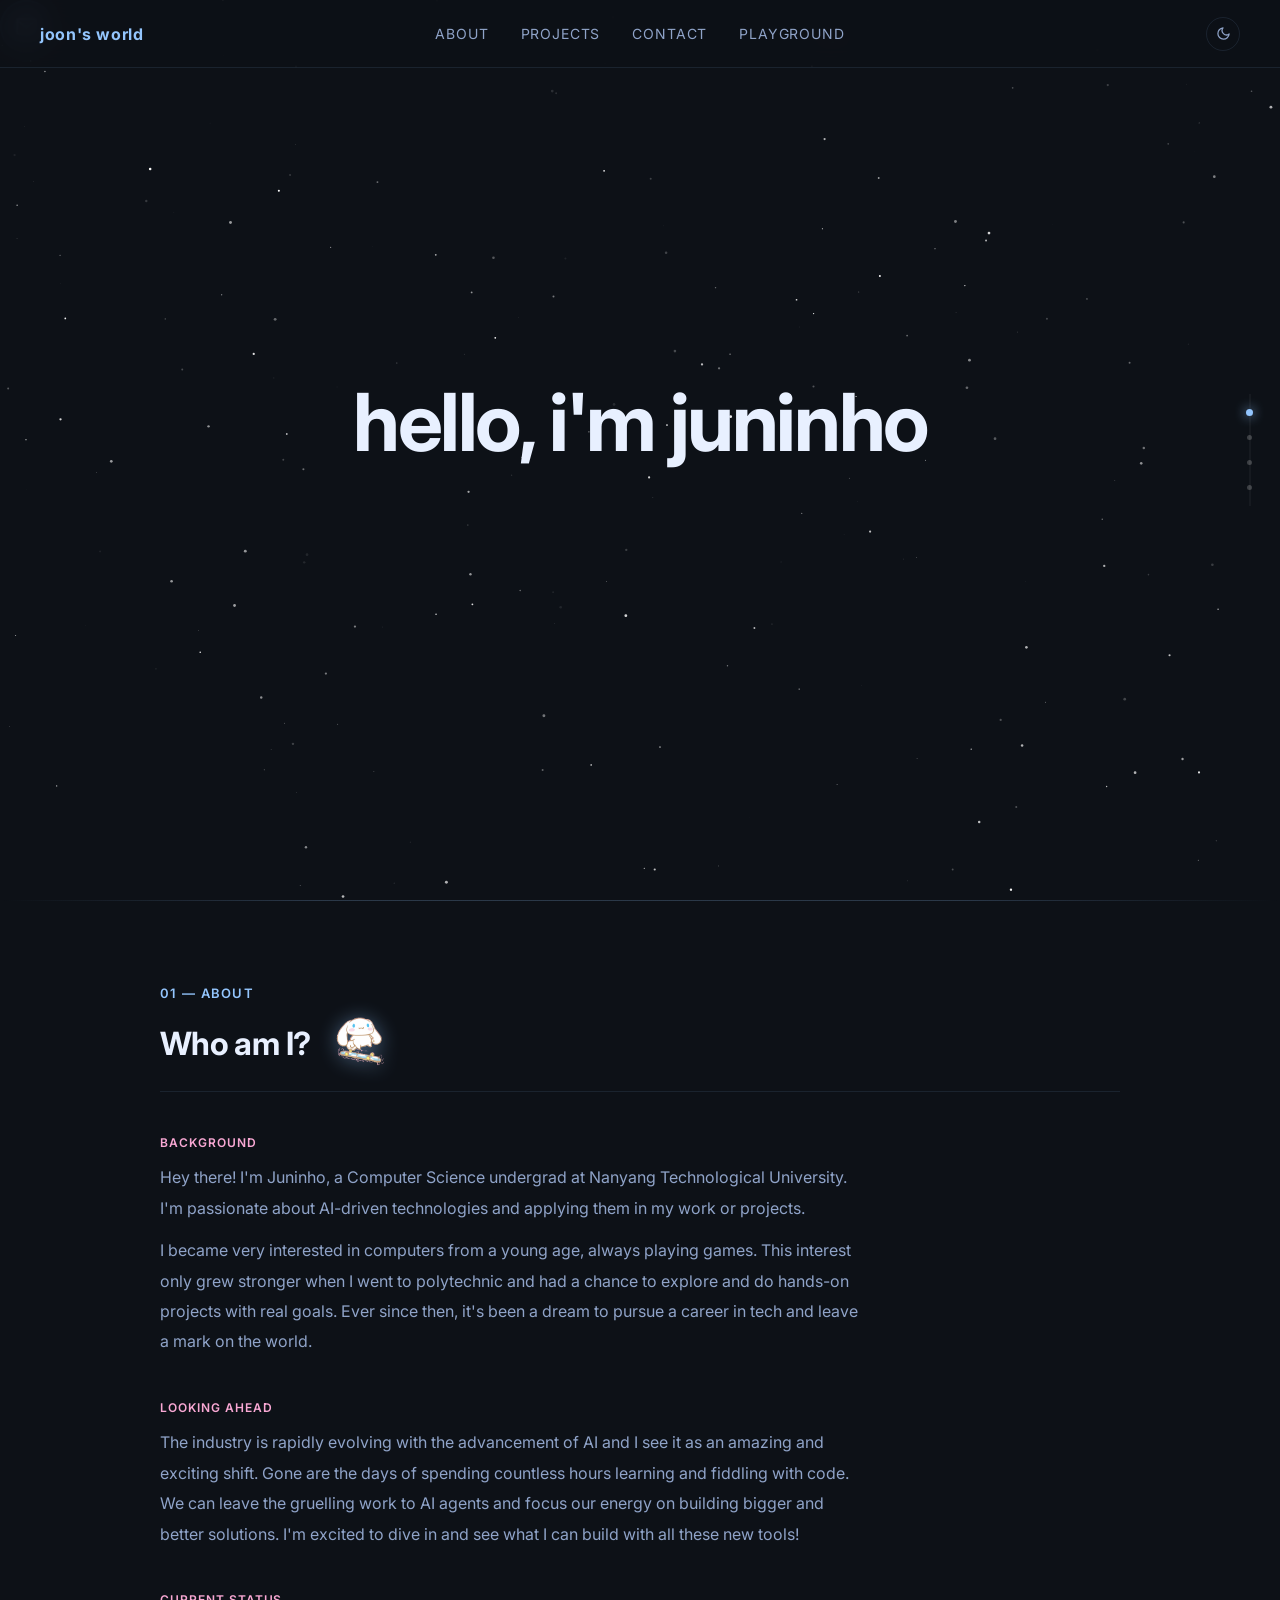
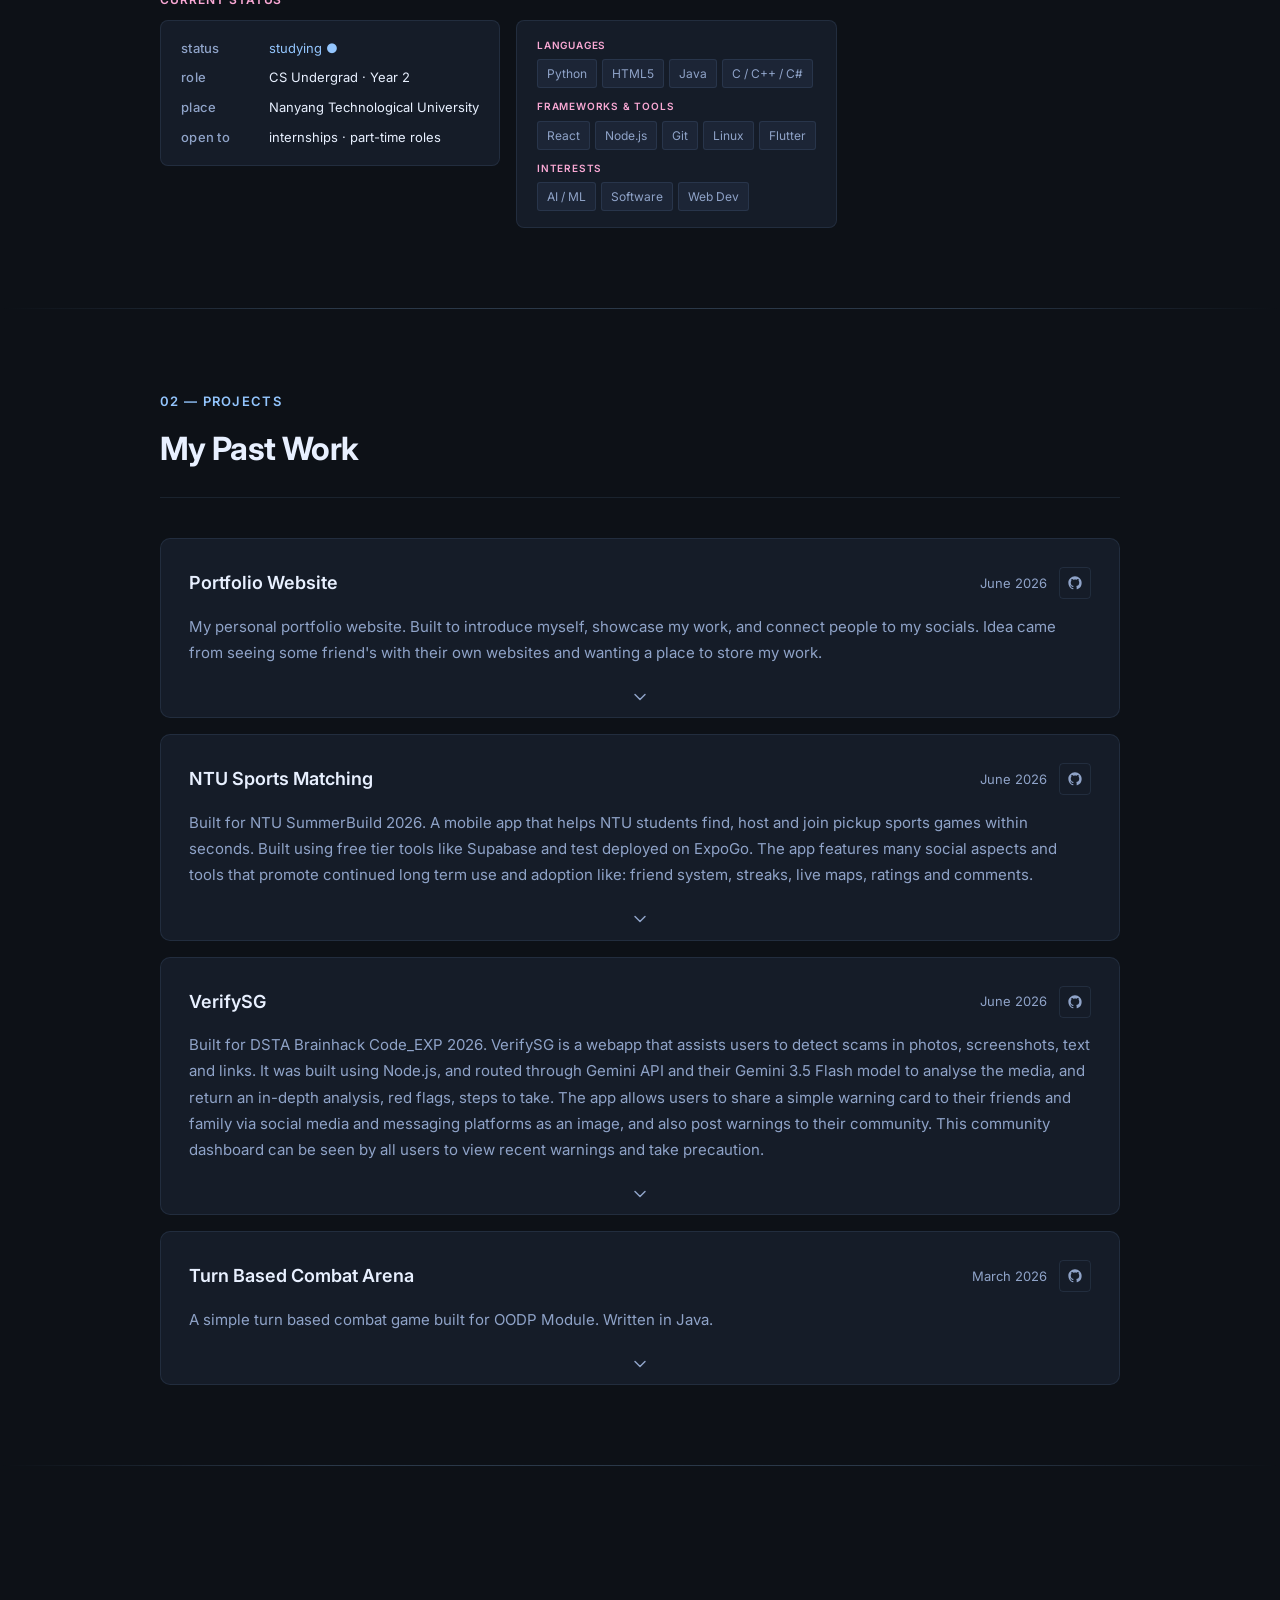
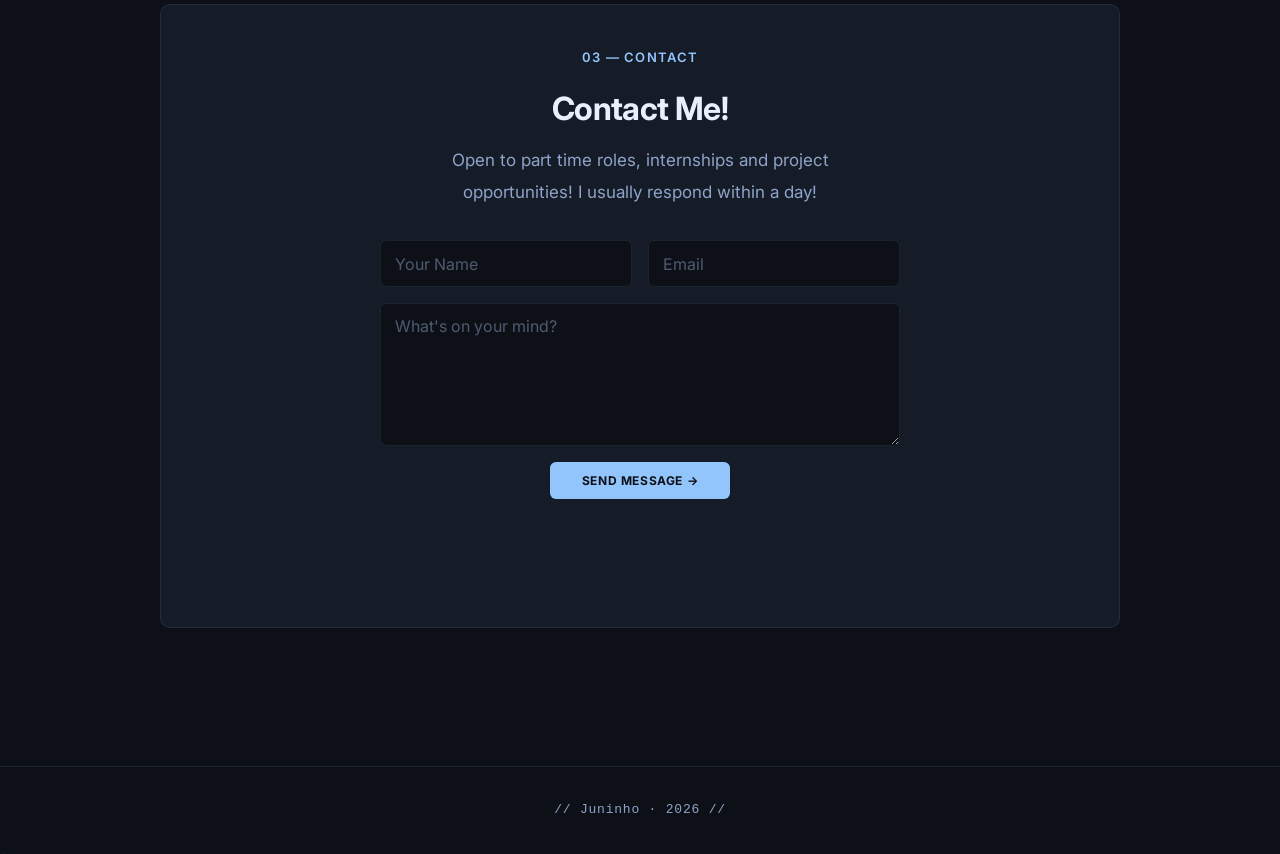
==== commit 9ee200f5: "mobile nav bar bug fix 6" ====
--- a/index.html
+++ b/index.html
@@ -16,8 +16,8 @@
 <link rel="icon" type="image/png" href="assets/cinnalogo.png">
 <link rel="stylesheet" href="styles.css"/>
 <style>
-  html { scroll-behavior: smooth; scroll-padding-top: 80px; }
-  section[id] { scroll-margin-top: 80px; }
+  html { scroll-behavior: smooth; scroll-padding-top: 72px; }
+  section[id] { scroll-margin-top: 72px; }
 
   /* ── INTRO ── */
   #intro-bg {
@@ -587,7 +587,7 @@
 <button class="intro-skip" id="skip-btn">skip →</button>
 
 <nav>
-  <a class="nav-logo" href="#hero">jooniee.dev</a>
+  <a class="nav-logo" href="#hero">joon's world</a>
   <ul class="nav-links">
     <li><a href="#about">about</a></li>
     <li><a href="#projects">projects</a></li>
@@ -1111,29 +1111,17 @@
     mobileMenu.classList.add('open');
     hamburger.classList.add('open');
     navEl.classList.add('menu-open');
-    document.documentElement.style.overflow = 'hidden';
   }
 
   function closeMenu() {
     mobileMenu.classList.remove('open');
     hamburger.classList.remove('open');
     navEl.classList.remove('menu-open');
-    document.documentElement.style.overflow = '';
   }
 
   hamburger.addEventListener('click', () => mobileMenu.classList.contains('open') ? closeMenu() : openMenu());
   mobileClose.addEventListener('click', closeMenu);
-  document.querySelectorAll('.mobile-nav a').forEach(a => {
-    a.addEventListener('click', e => {
-      e.preventDefault();
-      const target = document.querySelector(a.getAttribute('href'));
-      closeMenu();
-      setTimeout(() => {
-        if (!target) return;
-        target.scrollIntoView({ behavior: 'smooth', block: 'start' });
-      }, 350);
-    });
-  });
+  document.querySelectorAll('.mobile-nav a').forEach(a => a.addEventListener('click', closeMenu));
 })();
 </script>
 <script src="transitions.js"></script>
